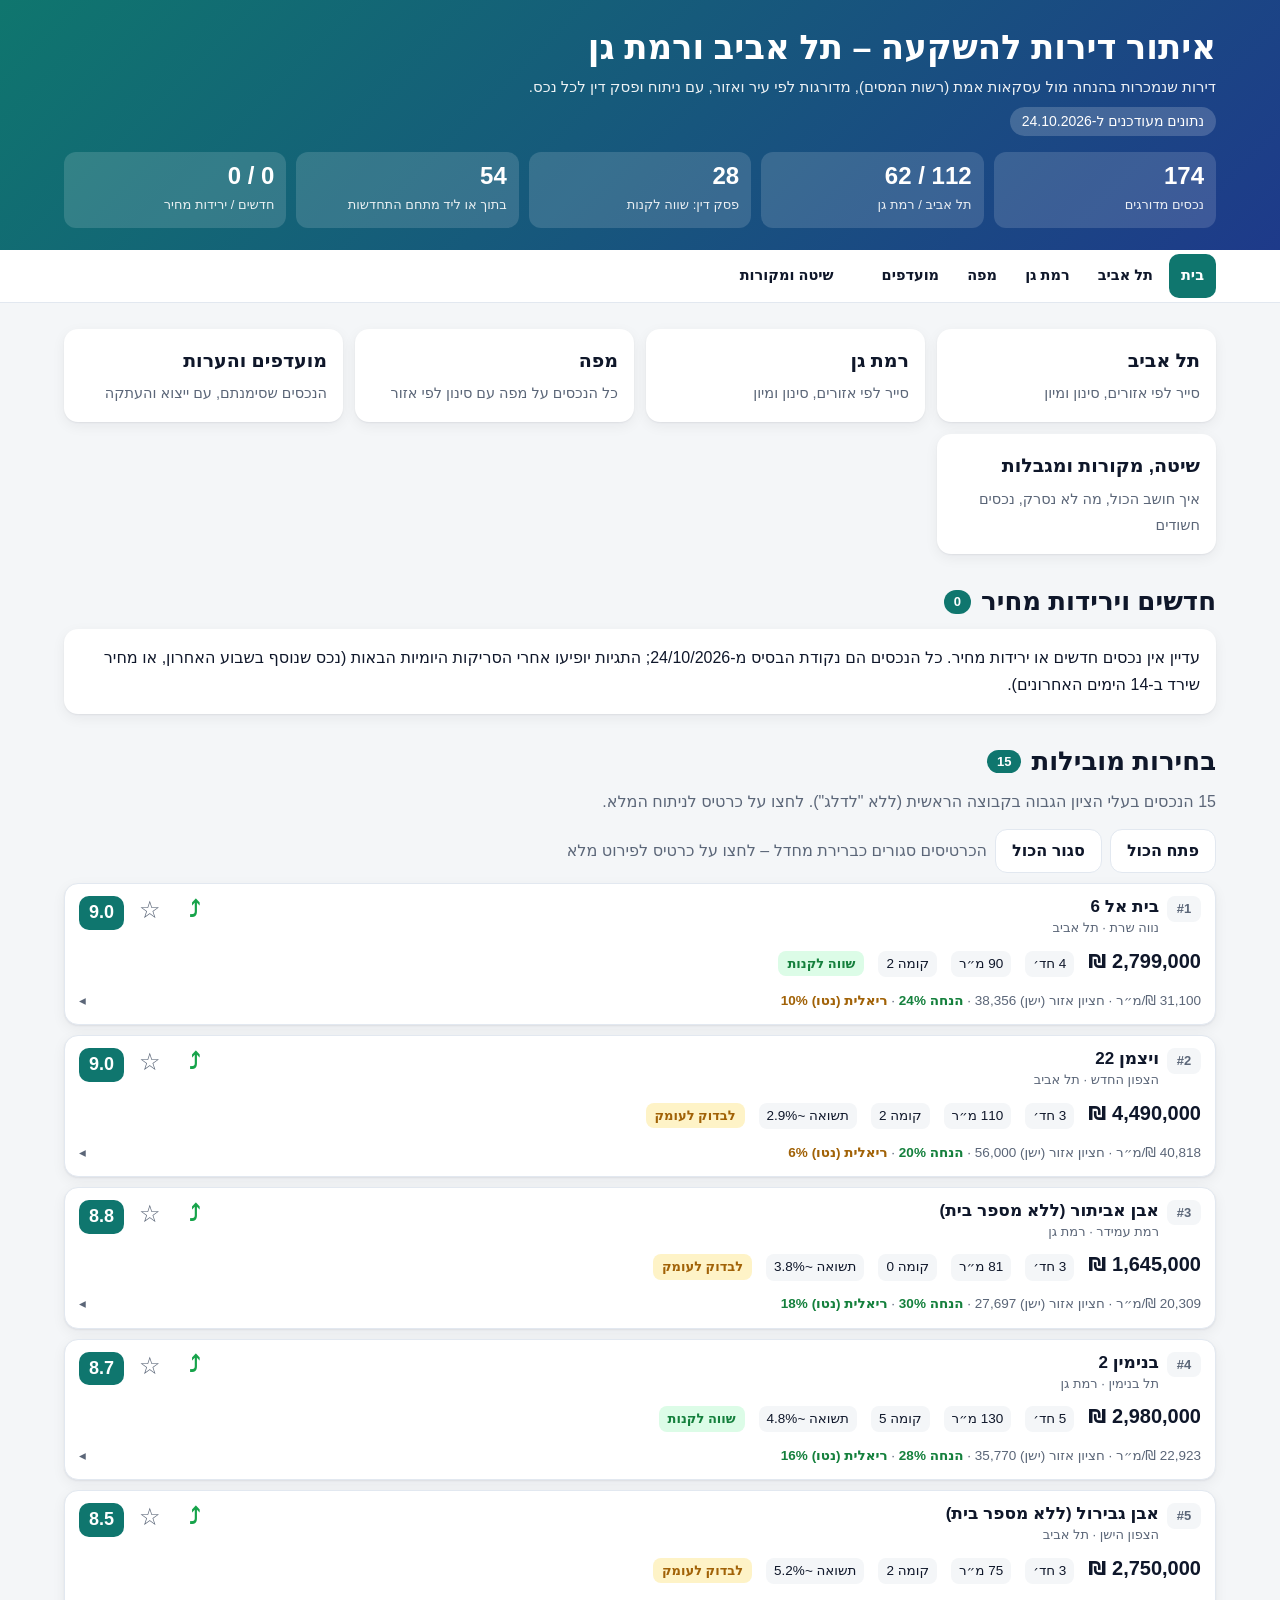
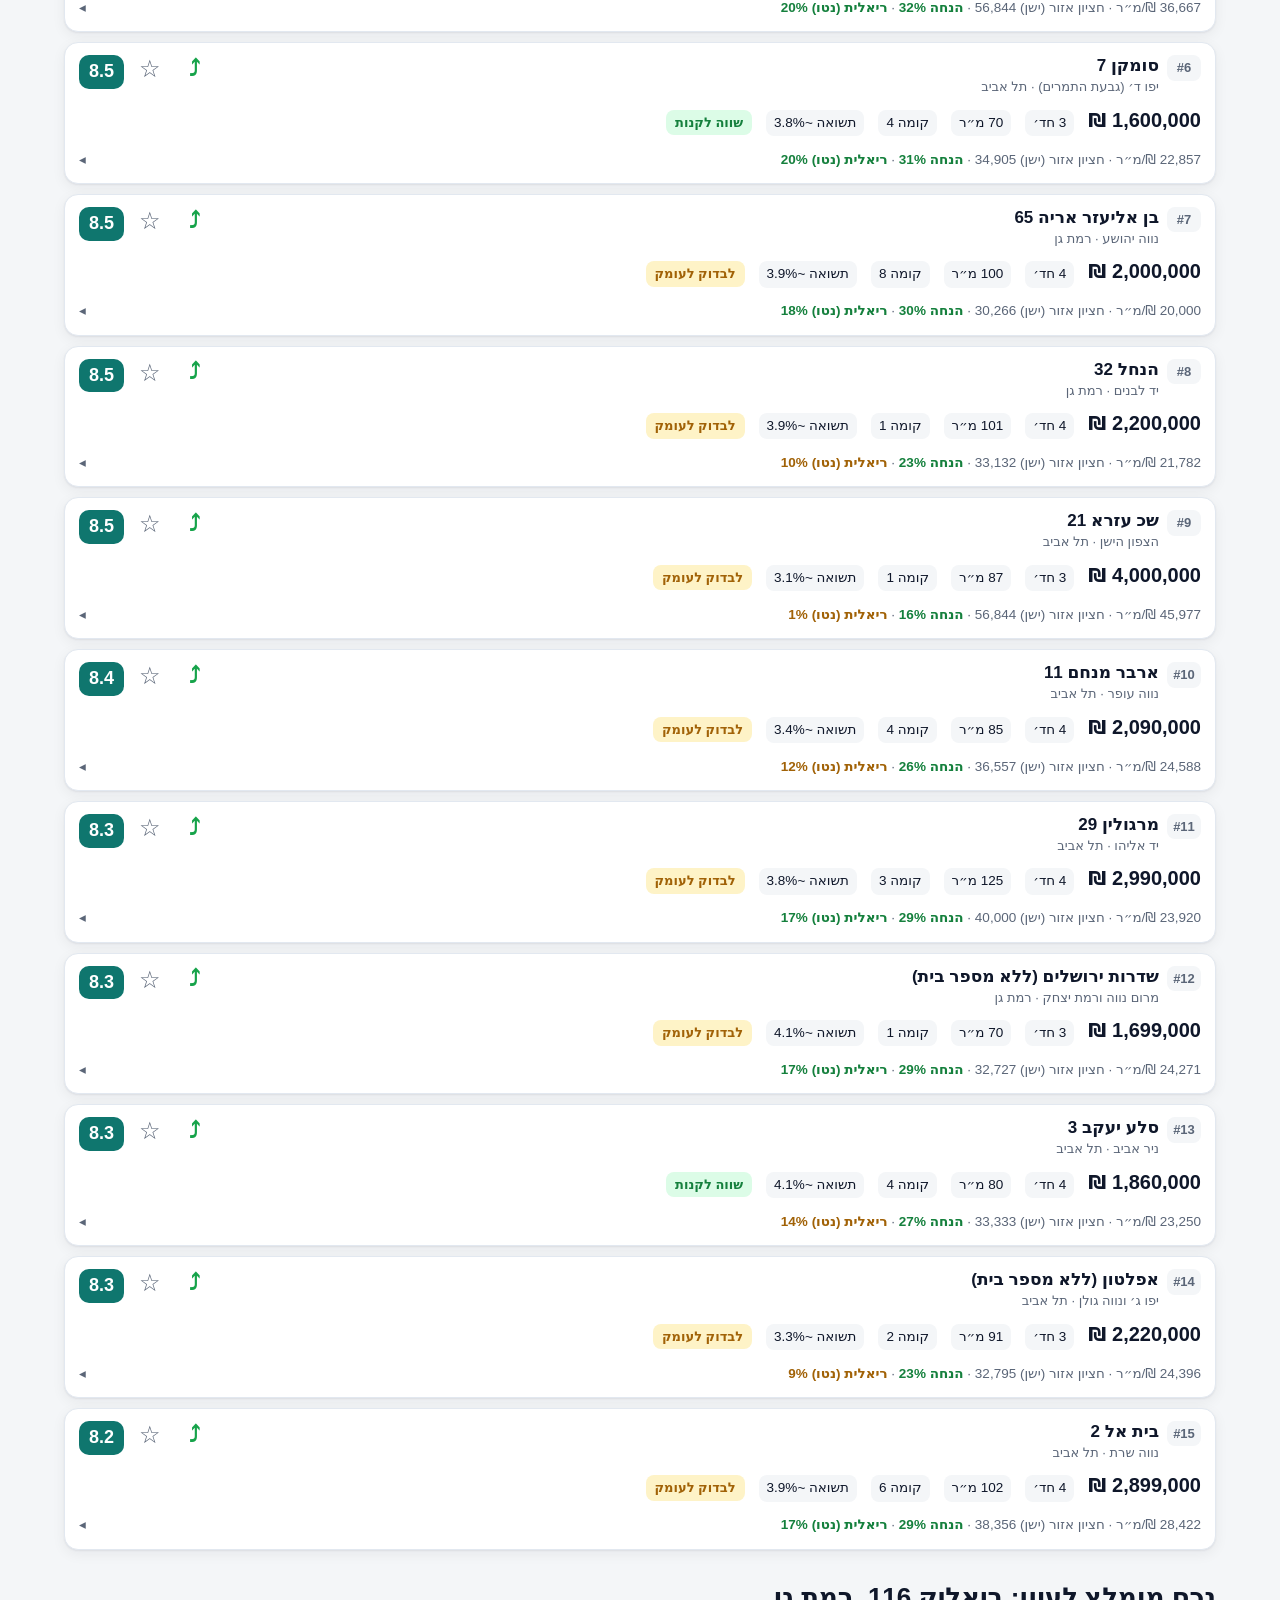
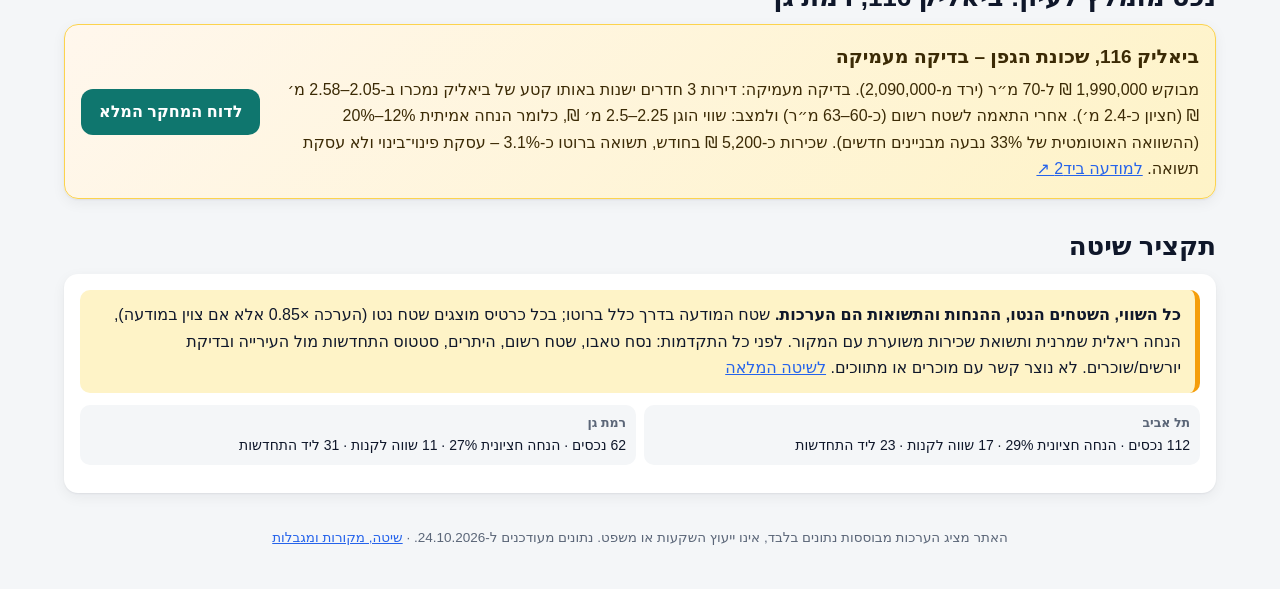
==== index.html @ 920cf7b4 "הסרת ביאליק 116 מהתפריט ועדכון" ====
<!DOCTYPE html>
<html lang="he" dir="rtl">
<head>
<meta charset="utf-8">
<meta name="viewport" content="width=device-width, initial-scale=1, viewport-fit=cover">
<meta name="robots" content="noindex,nofollow">
<meta name="theme-color" content="#0f766e">
<title>דף הבית – איתור דירות להשקעה</title>
<link rel="stylesheet" href="app.css">
</head>
<body data-page="home">
<header class="hero"><div class="wrap">
 <h1>איתור דירות להשקעה – תל אביב ורמת גן</h1>
 <div class="sub">דירות שנמכרות בהנחה מול עסקאות אמת (רשות המסים), מדורגות לפי עיר ואזור, עם ניתוח ופסק דין לכל נכס.</div>
 <span class="badge-date">נתונים מעודכנים ל-24.10.2026</span>
 <div class="metrics" id="metrics"></div>
</div></header>
<nav class="toc" aria-label="ניווט ראשי"><div class="wrap"><a href="index.html" class="cur" aria-current="page">בית</a><a href="tel-aviv.html">תל אביב</a><a href="ramat-gan.html">רמת גן</a><a href="map.html">מפה</a><a href="favorites.html">מועדפים <span class="n" id="favN"></span></a><a href="methodology.html">שיטה ומקורות</a></div></nav>
<main class="wrap">
<section class="blk"><div class="home-grid">
 <a class="tile" href="tel-aviv.html"><b>תל אביב</b><span>סייר לפי אזורים, סינון ומיון</span></a>
 <a class="tile" href="ramat-gan.html"><b>רמת גן</b><span>סייר לפי אזורים, סינון ומיון</span></a>
 <a class="tile" href="map.html"><b>מפה</b><span>כל הנכסים על מפה עם סינון לפי אזור</span></a>
 <a class="tile" href="favorites.html"><b>מועדפים והערות</b><span>הנכסים שסימנתם, עם ייצוא והעתקה</span></a>
 <a class="tile" href="methodology.html"><b>שיטה, מקורות ומגבלות</b><span>איך חושב הכול, מה לא נסרק, נכסים חשודים</span></a>
</div></section>
<section class="blk" id="changes"><h2>חדשים וירידות מחיר <span class="cnt" id="chgCnt"></span></h2><div class="cards" id="chgCards"></div></section>
<section class="blk" id="top"><h2>בחירות מובילות <span class="cnt" id="topCnt"></span></h2>
 <p class="lead">15 הנכסים בעלי הציון הגבוה בקבוצה הראשית (ללא "לדלג"). לחצו על כרטיס לניתוח המלא.</p>
 <div class="cards" id="topCards"></div></section>
<section class="blk" id="bialik"><h2>נכס מומלץ לעיון: ביאליק 116, רמת גן</h2>
 <div class="feat"><div class="t"><h3>ביאליק 116, שכונת הגפן – בדיקה מעמיקה</h3><div id="bialikTxt"></div></div><a class="btn" id="bialikRpt" href="favorites.html#rpt-yp9s9woxr">לדוח המחקר המלא</a></div></section>
<section class="blk" id="summary"><h2>תקציר שיטה</h2><div class="panel"><div class="warn" style="margin-top:0"><b>כל השווי, השטחים הנטו, ההנחות והתשואות הם הערכות.</b> שטח המודעה בדרך כלל ברוטו; בכל כרטיס מוצגים שטח נטו (הערכה ×0.85 אלא אם צוין במודעה), הנחה ריאלית שמרנית ותשואת שכירות משוערת עם המקור. לפני כל התקדמות: נסח טאבו, שטח רשום, היתרים, סטטוס התחדשות מול העירייה ובדיקת יורשים/שוכרים. לא נוצר קשר עם מוכרים או מתווכים. <a href="methodology.html">לשיטה המלאה</a></div>
 <div class="snap" style="margin-top:12px" id="cityStats"></div></div></section>
</main>
<footer>האתר מציג הערכות מבוססות נתונים בלבד, אינו ייעוץ השקעות או משפט. נתונים מעודכנים ל-24.10.2026. · <a href="methodology.html">שיטה, מקורות ומגבלות</a></footer>
<script src="data.js"></script>
<script src="research.js"></script>
<script src="app.js"></script>
</body>
</html>
---- app.css ----
:root{--bg:#f4f6f8;--card:#fff;--ink:#0f172a;--mut:#5b6678;--line:#e2e8f0;--brand:#0f766e;--brand2:#115e59;--acc:#2563eb;
--buy:#15803d;--buybg:#dcfce7;--chk:#a16207;--chkbg:#fef3c7;--skip:#b91c1c;--skipbg:#fee2e2;--shadow:0 1px 2px rgba(15,23,42,.06),0 4px 14px rgba(15,23,42,.06);--r:14px}
@media (prefers-color-scheme:dark){:root{--bg:#0b1220;--card:#131c2e;--ink:#e6edf7;--mut:#9aa8bf;--line:#243049;--brand:#2dd4bf;--brand2:#14b8a6;--acc:#7aa7ff;
--buy:#86efac;--buybg:#14391f;--chk:#fcd34d;--chkbg:#3a2e0b;--skip:#fca5a5;--skipbg:#3f1515;--shadow:0 1px 2px rgba(0,0,0,.4)}}
*{box-sizing:border-box}
html{scroll-behavior:smooth;scroll-padding-top:90px}
body{margin:0;background:var(--bg);color:var(--ink);font:16px/1.65 "Segoe UI","Noto Sans Hebrew","Heebo",Arial,system-ui,sans-serif;-webkit-text-size-adjust:100%}
a{color:var(--acc)}
.wrap{max-width:1180px;margin:0 auto;padding:0 14px}
header.hero{background:linear-gradient(135deg,#0f766e,#1e3a8a);color:#fff;padding:26px 0 22px}
header.hero h1{margin:0 0 6px;font-size:clamp(22px,4.5vw,34px);line-height:1.25}
header.hero .sub{opacity:.92;font-size:15px}
.badge-date{display:inline-block;background:rgba(255,255,255,.18);border-radius:99px;padding:3px 12px;font-size:14px;margin-top:8px}
.metrics{display:grid;grid-template-columns:repeat(auto-fit,minmax(130px,1fr));gap:10px;margin-top:16px}
.metric{background:rgba(255,255,255,.14);border-radius:12px;padding:10px 12px}
.metric b{display:block;font-size:24px;line-height:1.2}
.metric span{font-size:13px;opacity:.9}
nav.toc{position:sticky;top:0;z-index:30;background:var(--card);border-bottom:1px solid var(--line);overflow-x:auto;white-space:nowrap;-webkit-overflow-scrolling:touch}
nav.toc .wrap{display:flex;gap:4px;padding-top:4px;padding-bottom:4px}
nav.toc a{display:inline-flex;align-items:center;min-height:44px;padding:0 12px;border-radius:10px;text-decoration:none;color:var(--ink);font-size:14.5px;font-weight:600}
nav.toc a:hover{background:var(--bg)}
section.blk{margin:26px 0}
section.blk>h2{font-size:clamp(20px,3.6vw,26px);margin:0 0 6px;display:flex;align-items:center;gap:10px;flex-wrap:wrap}
.cnt{font-size:13px;background:var(--brand);color:#fff;border-radius:99px;padding:1px 10px;font-weight:600}
.lead{color:var(--mut);margin:0 0 14px}
.panel{background:var(--card);border-radius:var(--r);box-shadow:var(--shadow);padding:16px}
.panel ul{margin:8px 0 0;padding-inline-start:20px}
.panel li{margin:6px 0}
.warn{border-inline-start:5px solid #f59e0b;background:var(--chkbg);color:var(--ink);border-radius:10px;padding:12px 14px;margin-top:12px}
.feat{display:flex;gap:14px;align-items:center;flex-wrap:wrap;background:linear-gradient(135deg,#fff7ed,#fef3c7);color:#3b2a05;border:1px solid #fcd34d;border-radius:var(--r);padding:16px;box-shadow:var(--shadow)}
@media (prefers-color-scheme:dark){.feat{background:linear-gradient(135deg,#3a2e0b,#2b2208);color:#fde68a;border-color:#7c5e10}}
.feat .t{flex:1 1 280px}
.feat h3{margin:0 0 4px;font-size:19px}
.btn{display:inline-flex;align-items:center;justify-content:center;gap:6px;min-height:46px;padding:0 18px;border-radius:12px;border:0;background:var(--brand);color:#fff;font:inherit;font-weight:700;cursor:pointer;text-decoration:none}
.btn.sec{background:var(--card);color:var(--ink);border:1px solid var(--line)}
.btn:active{transform:scale(.98)}
/* filters */
#explorer .filterbar{position:static;background:var(--card);border:1px solid var(--line);border-radius:var(--r);box-shadow:var(--shadow);padding:10px;margin:10px 0 14px}
.fb-top{display:flex;gap:8px;align-items:center;flex-wrap:wrap}
.seg{display:inline-flex;background:var(--bg);border-radius:12px;padding:3px;gap:2px}
.seg button{min-height:42px;padding:0 14px;border:0;border-radius:10px;background:transparent;color:var(--ink);font:inherit;font-weight:600;cursor:pointer}
.seg button.on{background:var(--brand);color:#fff}
.fb-top input[type=search]{flex:1 1 150px;min-height:46px}
input,select{font:inherit;color:var(--ink);background:var(--card);border:1px solid var(--line);border-radius:10px;min-height:46px;padding:0 10px;width:100%}
.fb-grid{display:none;grid-template-columns:repeat(auto-fit,minmax(150px,1fr));gap:8px;margin-top:10px}
.filterbar.open .fb-grid{display:grid;max-height:55vh;overflow:auto}
.fb-grid label{font-size:12.5px;color:var(--mut);display:block;margin-bottom:2px}

.fb-info{display:flex;justify-content:space-between;align-items:center;gap:8px;margin-top:8px;font-size:14px;color:var(--mut)}
.chk{display:flex;align-items:center;gap:8px;min-height:46px;font-size:15px;color:var(--ink)}
.chk input{width:22px;height:22px;min-height:0}
@media (max-width:760px){
 .filterbar.open .fb-grid{grid-template-columns:1fr 1fr}
 .fb-top input[type=search]{flex-basis:100%}
}
/* cards */
details.area{background:var(--card);border-radius:var(--r);box-shadow:var(--shadow);margin:12px 0}
details.area>summary{list-style:none;cursor:pointer;padding:14px 16px;font-weight:700;font-size:17px;display:flex;align-items:center;gap:10px;min-height:52px}
details.area>summary::-webkit-details-marker{display:none}
details.area>summary::before,details.card>summary .chev::before{content:"◂";display:inline-block;transition:transform .15s;color:var(--mut)}
details[open]>summary::before{transform:rotate(-90deg)}
details.area>summary .cnt{margin-inline-start:auto}
.area-body{padding:0 12px 14px}
.snap{display:grid;grid-template-columns:repeat(auto-fit,minmax(240px,1fr));gap:8px;margin:0 0 12px}
.snap div{background:var(--bg);border-radius:10px;padding:8px 10px;font-size:14px}
.snap b{display:block;font-size:12.5px;color:var(--mut);font-weight:600}
.city-h{margin:22px 0 4px;font-size:22px;border-bottom:3px solid var(--brand);padding-bottom:4px;display:flex;gap:10px;align-items:center;flex-wrap:wrap}
details.card{background:var(--card);border:1px solid var(--line);border-radius:var(--r);margin:10px 0;overflow:hidden}
.area-body details.card{box-shadow:none}
section>details.card,.cards>details.card{box-shadow:var(--shadow)}
details.card>summary{list-style:none;cursor:pointer;padding:12px 14px;display:block}
details.card>summary::-webkit-details-marker{display:none}
.c1{display:flex;gap:8px;align-items:flex-start}
.rank{flex:none;background:var(--bg);border-radius:8px;min-width:34px;text-align:center;font-weight:700;font-size:13px;padding:2px 4px;color:var(--mut)}
.addr{font-weight:700;font-size:17px;line-height:1.35;flex:1}
.addr small{display:block;font-weight:500;font-size:13px;color:var(--mut)}
.score{flex:none;font-weight:800;font-size:18px;border-radius:10px;padding:2px 10px;background:var(--brand);color:#fff}
.c2{display:flex;flex-wrap:wrap;gap:6px 14px;margin-top:8px;align-items:baseline}
.price{font-size:20px;font-weight:800}
.chip{font-size:13.5px;background:var(--bg);border-radius:8px;padding:2px 8px;color:var(--ink);white-space:nowrap}
.v{font-size:13px;font-weight:700;border-radius:8px;padding:2px 9px;white-space:nowrap}
.v.buy{background:var(--buybg);color:var(--buy)}.v.check{background:var(--chkbg);color:var(--chk)}.v.skip{background:var(--skipbg);color:var(--skip)}
.disc{font-weight:800;color:var(--buy)}
.disc.low{color:var(--chk)}
.c3{margin-top:6px;font-size:13.5px;color:var(--mut);display:flex;justify-content:space-between;gap:8px}
.cbody{padding:4px 14px 14px;border-top:1px dashed var(--line)}
.kv{display:grid;grid-template-columns:repeat(auto-fit,minmax(230px,1fr));gap:8px;margin:12px 0}
.kv div{background:var(--bg);border-radius:10px;padding:8px 10px;font-size:14.5px}
.kv b{display:block;font-size:12.5px;color:var(--mut);font-weight:600}
.cbody p{margin:10px 0}
.cbody p strong.h{display:inline-block;margin-inline-end:4px}
.verdict{border-radius:10px;padding:10px 12px;font-weight:600}
.verdict.buy{background:var(--buybg);color:var(--buy)}.verdict.check{background:var(--chkbg);color:var(--chk)}.verdict.skip{background:var(--skipbg);color:var(--skip)}
.links a{display:inline-flex;align-items:center;min-height:44px;padding:0 14px;margin:4px 6px 0 0;border-radius:10px;background:var(--brand);color:#fff;text-decoration:none;font-weight:700}
.links a.o{background:var(--bg);color:var(--ink);border:1px solid var(--line)}
table.t{width:100%;border-collapse:collapse;font-size:14.5px;background:var(--card);border-radius:10px;overflow:hidden}
table.t th,table.t td{padding:8px 10px;border-bottom:1px solid var(--line);text-align:start;vertical-align:top}
table.t th{background:var(--bg);font-size:13px;color:var(--mut)}
.tw{overflow-x:auto;border-radius:10px;border:1px solid var(--line);margin:10px 0}
.tw table{border:0;min-width:520px}
.empty{padding:26px;text-align:center;color:var(--mut)}
footer{margin:34px 0 40px;color:var(--mut);font-size:13.5px;text-align:center}
/* modal */
dialog{border:0;border-radius:18px;padding:0;max-width:880px;width:calc(100% - 20px);max-height:92vh;background:var(--card);color:var(--ink);box-shadow:0 20px 60px rgba(0,0,0,.4)}
dialog::backdrop{background:rgba(2,6,23,.6)}
.dh{position:sticky;top:0;background:var(--card);padding:10px 14px;display:flex;justify-content:space-between;align-items:center;border-bottom:1px solid var(--line);z-index:2}
.dh b{font-size:17px}
.dc{padding:4px 18px 22px;overflow:auto;max-height:calc(92vh - 64px)}
.dc h1{font-size:22px}.dc h2{font-size:19px;margin-top:22px;border-bottom:1px solid var(--line);padding-bottom:4px}.dc h3{font-size:16.5px}
.dc li{margin:5px 0}
@media (max-width:760px){dialog{width:100%;max-width:none;height:100%;max-height:100%;border-radius:0}.dc{max-height:calc(100vh - 64px)}}
.hidden{display:none!important}
@media print{nav.toc,.filterbar{display:none}details.card .cbody{display:block}}

/* ---- v2 additions ---- */
nav.toc a.cur{background:var(--brand);color:#fff}
nav.toc a .n{font-size:12px;background:var(--bg);color:var(--ink);border-radius:99px;padding:0 7px;margin-inline-start:6px}
header.hero.small{padding:16px 0 14px}
header.hero.small h1{font-size:clamp(20px,4vw,28px)}
.star{flex:none;border:0;background:transparent;font-size:24px;line-height:1;min-width:44px;min-height:44px;margin:-8px -4px;cursor:pointer;color:var(--mut)}
.star.on{color:#f59e0b}
.bdgs{display:flex;flex-wrap:wrap;gap:5px;margin-top:6px}
.bdg{font-size:12.5px;font-weight:700;border-radius:99px;padding:1px 9px}
.bdg.new{background:#dbeafe;color:#1d4ed8}.bdg.drop{background:#fce7f3;color:#be185d}.bdg.fav{background:#fef3c7;color:#92400e}
.est{font-size:11.5px;font-weight:700;color:var(--chk);background:var(--chkbg);border-radius:6px;padding:0 6px;margin-inline-start:4px;white-space:nowrap}
.fact{font-size:11.5px;font-weight:700;color:var(--buy);background:var(--buybg);border-radius:6px;padding:0 6px;margin-inline-start:4px;white-space:nowrap}
.tools{display:flex;flex-wrap:wrap;gap:8px;margin:12px 0}
.tools .btn{min-height:44px;padding:0 14px;font-size:15px}
.btn.wa{background:#16a34a}
textarea.note{width:100%;min-height:70px;font:inherit;color:var(--ink);background:var(--card);border:1px solid var(--line);border-radius:10px;padding:8px 10px;resize:vertical}
.mort{background:var(--bg);border-radius:12px;padding:10px 12px;margin:12px 0}
.mort h4{margin:0 0 6px;font-size:15px}
.mort .mg{display:grid;grid-template-columns:repeat(3,1fr);gap:8px}
.mort label{font-size:12.5px;color:var(--mut);display:block}
.mort input{min-height:42px}
.mort .mo{margin-top:8px;font-size:14.5px}
.mort .mo b{font-size:17px}
.mort small{color:var(--mut);display:block;margin-top:4px}
.spark{display:block;margin:6px 0}
.ph-list{font-size:13.5px;color:var(--mut)}
#map{height:min(68vh,560px);border-radius:var(--r);border:1px solid var(--line);background:var(--bg)}
.mapfb{display:flex;flex-wrap:wrap;gap:8px;margin:10px 0}
.mapfb>*{flex:1 1 150px}
.mapnote{background:var(--chkbg);color:var(--ink);border-radius:10px;padding:10px 12px;margin:10px 0}
.leaflet-popup-content{direction:rtl;font:14px/1.5 "Segoe UI","Noto Sans Hebrew",Arial,sans-serif;min-width:180px}
.legend{display:flex;gap:12px;flex-wrap:wrap;font-size:13.5px;margin:8px 0;color:var(--mut)}
.legend i{display:inline-block;width:12px;height:12px;border-radius:50%;margin-inline-end:5px;vertical-align:-1px}
.home-grid{display:grid;grid-template-columns:repeat(auto-fit,minmax(260px,1fr));gap:12px}
.tile{display:block;background:var(--card);border-radius:var(--r);box-shadow:var(--shadow);padding:16px;text-decoration:none;color:var(--ink)}
.tile b{display:block;font-size:19px;margin-bottom:4px}
.tile span{color:var(--mut);font-size:14.5px}
.metrics.light .metric{background:var(--card);box-shadow:var(--shadow);color:var(--ink)}
.kv .sub{display:block;font-size:12.5px;color:var(--mut);margin-top:2px}
.lim li{margin:8px 0}
table.t td.num{white-space:nowrap}
@media (max-width:760px){.mort .mg{grid-template-columns:1fr 1fr 1fr}.tools .btn{flex:1 1 140px}}

@media (max-width:760px){nav.toc{position:static;overflow-x:visible}nav.toc .wrap{flex-wrap:wrap;gap:2px}nav.toc a{min-height:40px;padding:0 10px;font-size:14px}}

/* ---- deep research request + reports ---- */
.mut{color:var(--mut)}
.lnk{background:none;border:0;padding:6px 4px;color:var(--acc);font:inherit;cursor:pointer;text-decoration:underline;min-height:36px}
.rq{margin:14px 0}.rq h3{margin:0 0 6px}
.rq-h{display:flex;flex-wrap:wrap;align-items:center;gap:8px;margin:14px 0 6px}
.rq-list{display:grid;gap:6px;max-height:340px;overflow:auto}
.rq-it{display:flex;gap:10px;align-items:flex-start;background:var(--bg);border-radius:10px;padding:8px 10px;cursor:pointer;min-height:44px}
.rq-it input{width:22px;height:22px;min-height:0;flex:0 0 22px;margin-top:2px}
.rq-it small{color:var(--mut);display:block}
.rq-add{display:flex;gap:8px}.rq-add input{flex:1 1 auto}.rq-add .btn{min-height:46px;padding:0 16px;flex:0 0 auto}
.rq-chips{display:flex;flex-wrap:wrap;gap:6px;margin-top:8px}
.rq-chip{display:inline-flex;align-items:center;gap:4px;background:var(--chkbg);color:var(--ink);border-radius:99px;padding:2px 4px 2px 12px;font-size:14.5px}
.rq-chip button{border:0;background:rgba(0,0,0,.12);color:inherit;width:28px;height:28px;border-radius:50%;font-size:17px;line-height:1;cursor:pointer}
.rq-prev{margin-top:8px}.rq-prev summary{cursor:pointer;color:var(--acc);min-height:36px;display:flex;align-items:center}
.btn.wa.dis{opacity:.55}
.bdg.rq{background:#e0f2fe;color:#075985;text-decoration:none}
.favitem{margin:10px 0}.favitem>details.card{box-shadow:var(--shadow);margin-bottom:0}
.rpt{background:var(--card);border:1px solid var(--line);border-top:4px solid var(--brand);border-radius:var(--r);padding:12px 14px;margin:6px 0 14px;box-shadow:var(--shadow)}
.rpt-h{display:flex;flex-wrap:wrap;gap:8px;align-items:center;margin-bottom:6px}
.rpt h4{margin:14px 0 4px;font-size:16px;color:var(--brand2)}.rpt h5{margin:10px 0 0;font-size:14.5px}
.rpt p{margin:6px 0}.rpt ul{margin:6px 0;padding-inline-start:20px}
.rpt .verdict{margin:8px 0}

/* ---- compact collapsed cards ---- */
.shr{flex:none;display:inline-flex;align-items:center;justify-content:center;min-width:40px;min-height:44px;margin:-8px -2px;color:#16a34a;font-size:22px;text-decoration:none;font-weight:700}
.cardtools{display:flex;flex-wrap:wrap;gap:8px;align-items:center;margin:14px 0 0}
.cardtools .btn{min-height:44px;padding:0 16px}
details.rpt>summary{list-style:none;cursor:pointer}details.rpt>summary::-webkit-details-marker{display:none}
details.rpt>summary .chev{margin-inline-start:auto}
details.rpt:not([open])>summary{margin-bottom:0}
details.rpt>summary .chev::before{content:"◂";display:inline-block;transition:transform .15s;color:var(--mut)}
details.rpt[open]>summary .chev::before{transform:rotate(-90deg)}
details.rpt[open]>summary{margin-bottom:6px}
.rpt .rmd{margin:4px 0}.rpt .rmd h1,.rpt .rmd h2,.rpt .rmd h3{font-size:15px}
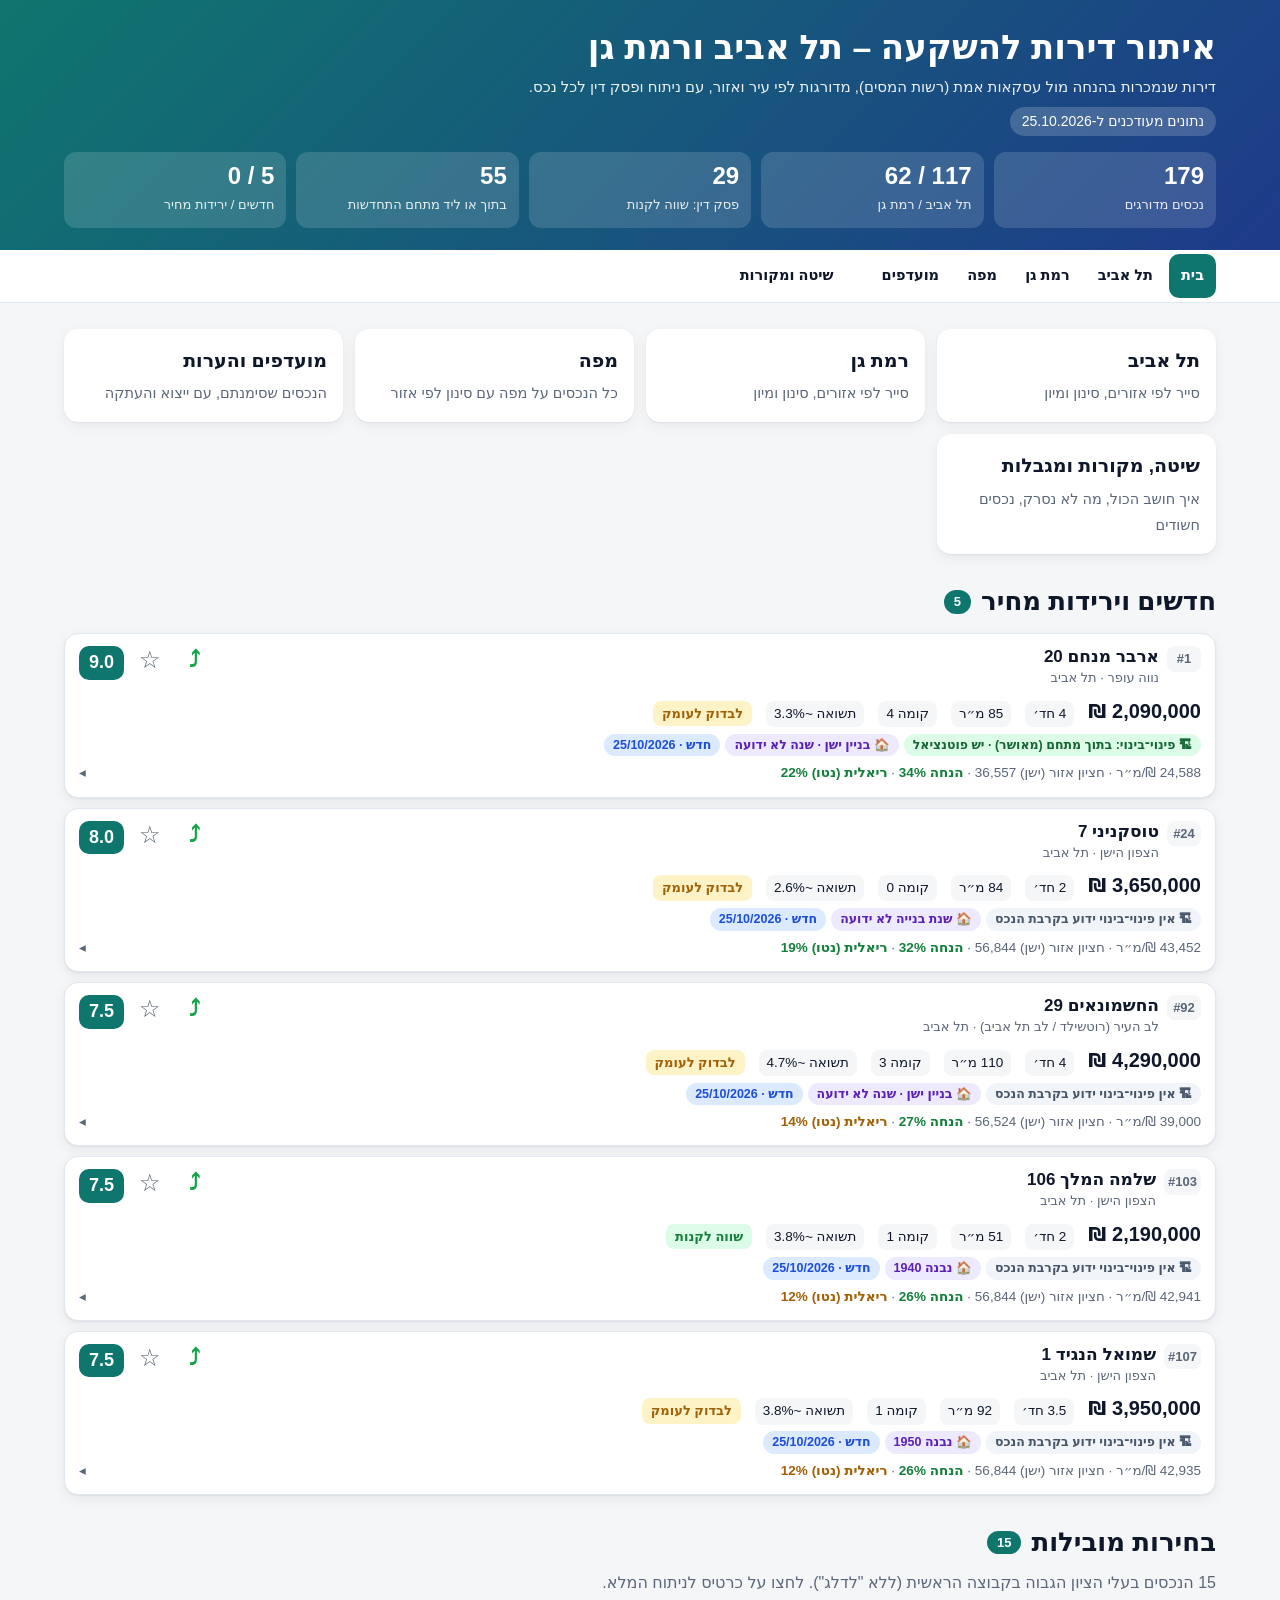
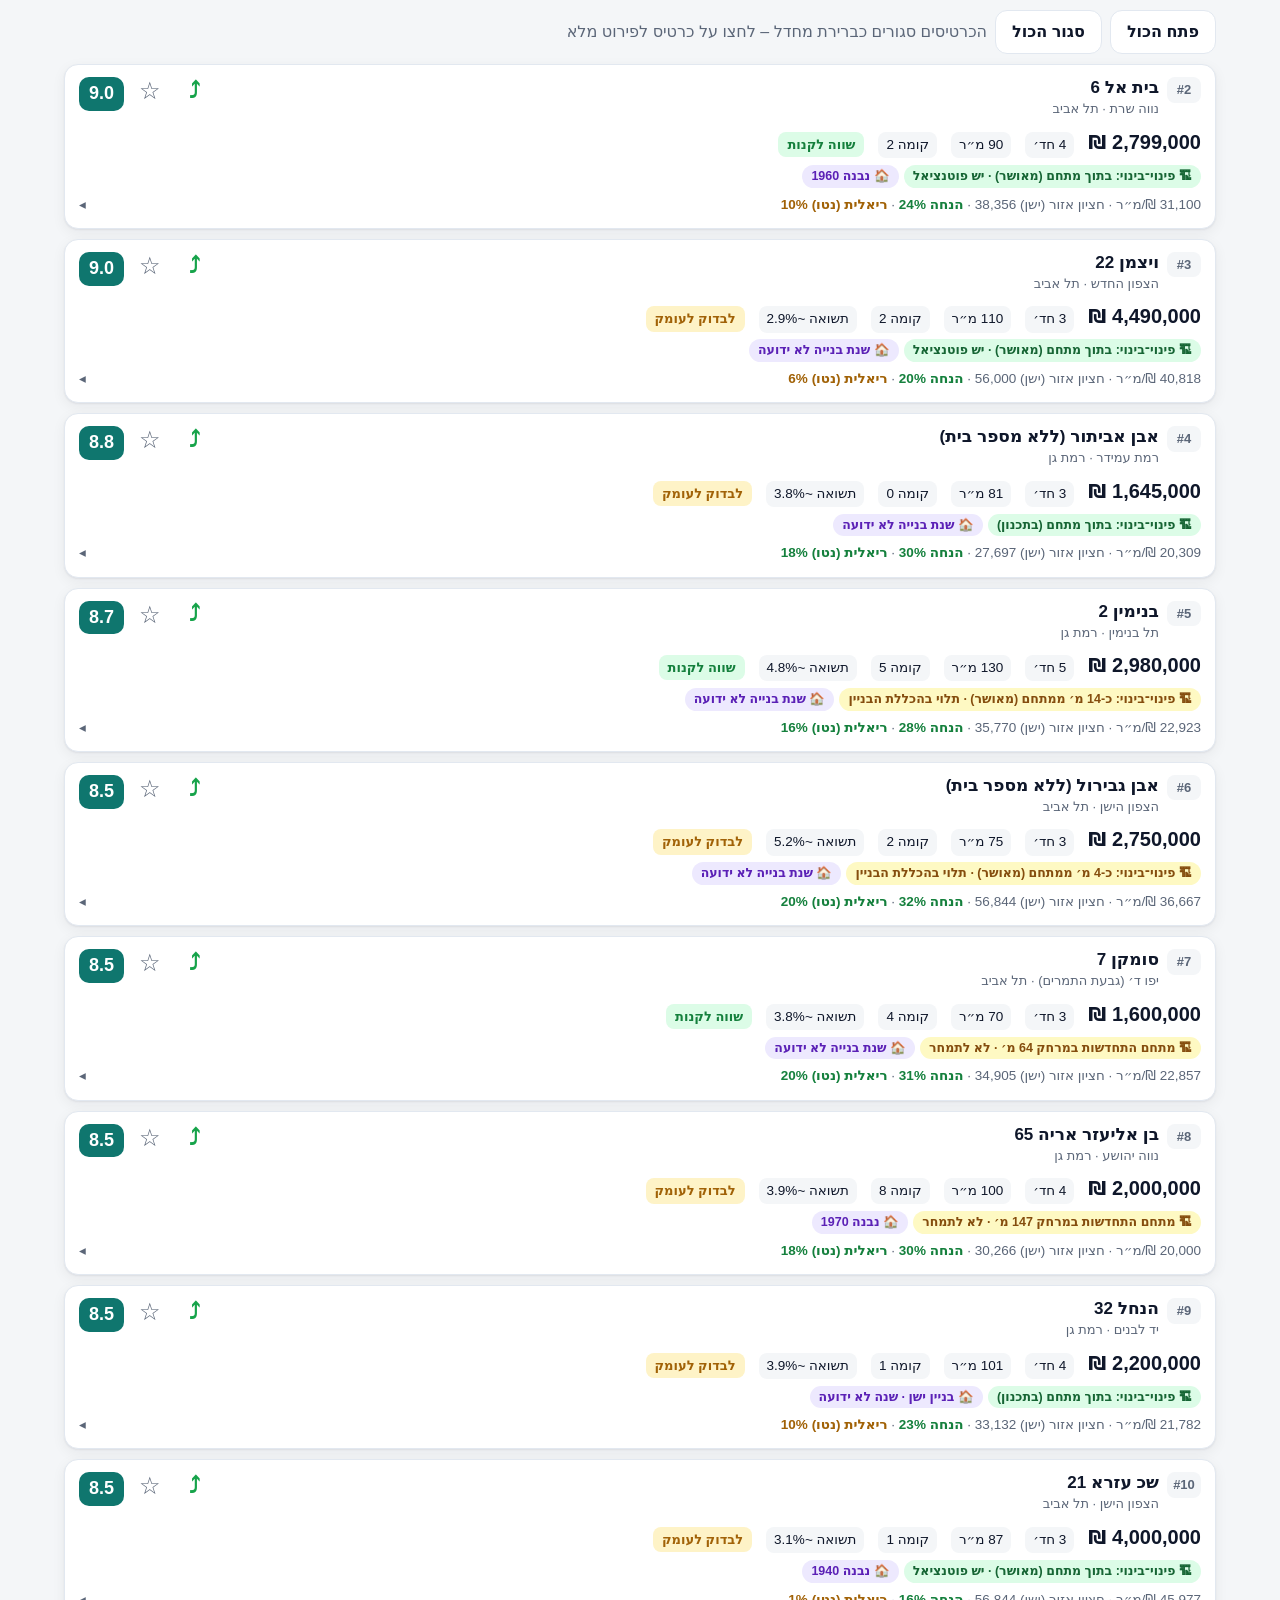
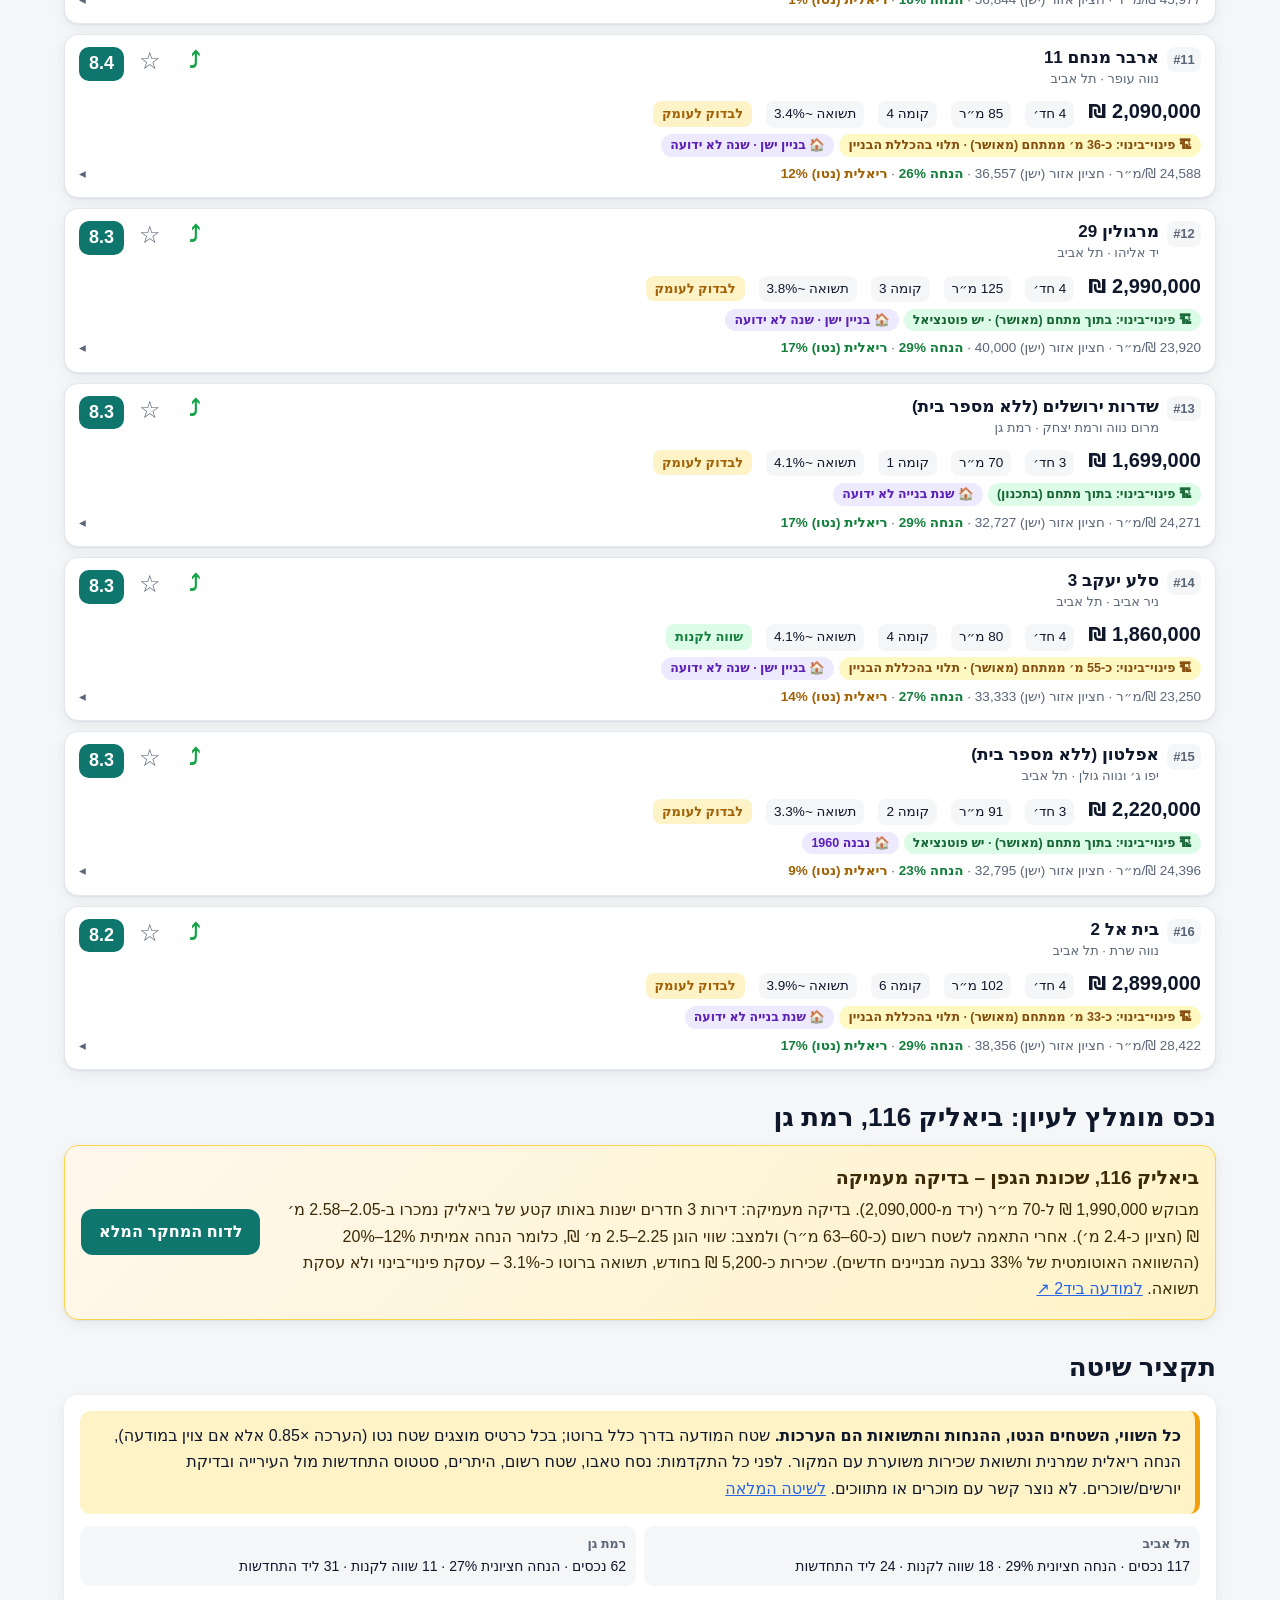
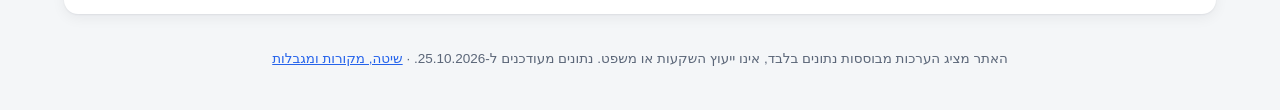
==== commit bcba5d38: "עדכון דירות חדשות מהסריקה של 25/10" ====
--- a/index.html
+++ b/index.html
@@ -12,7 +12,7 @@
 <header class="hero"><div class="wrap">
  <h1>איתור דירות להשקעה – תל אביב ורמת גן</h1>
  <div class="sub">דירות שנמכרות בהנחה מול עסקאות אמת (רשות המסים), מדורגות לפי עיר ואזור, עם ניתוח ופסק דין לכל נכס.</div>
- <span class="badge-date">נתונים מעודכנים ל-24.10.2026</span>
+ <span class="badge-date">נתונים מעודכנים ל-25.10.2026</span>
  <div class="metrics" id="metrics"></div>
 </div></header>
 <nav class="toc" aria-label="ניווט ראשי"><div class="wrap"><a href="index.html" class="cur" aria-current="page">בית</a><a href="tel-aviv.html">תל אביב</a><a href="ramat-gan.html">רמת גן</a><a href="map.html">מפה</a><a href="favorites.html">מועדפים <span class="n" id="favN"></span></a><a href="methodology.html">שיטה ומקורות</a></div></nav>
@@ -33,7 +33,7 @@
 <section class="blk" id="summary"><h2>תקציר שיטה</h2><div class="panel"><div class="warn" style="margin-top:0"><b>כל השווי, השטחים הנטו, ההנחות והתשואות הם הערכות.</b> שטח המודעה בדרך כלל ברוטו; בכל כרטיס מוצגים שטח נטו (הערכה ×0.85 אלא אם צוין במודעה), הנחה ריאלית שמרנית ותשואת שכירות משוערת עם המקור. לפני כל התקדמות: נסח טאבו, שטח רשום, היתרים, סטטוס התחדשות מול העירייה ובדיקת יורשים/שוכרים. לא נוצר קשר עם מוכרים או מתווכים. <a href="methodology.html">לשיטה המלאה</a></div>
  <div class="snap" style="margin-top:12px" id="cityStats"></div></div></section>
 </main>
-<footer>האתר מציג הערכות מבוססות נתונים בלבד, אינו ייעוץ השקעות או משפט. נתונים מעודכנים ל-24.10.2026. · <a href="methodology.html">שיטה, מקורות ומגבלות</a></footer>
+<footer>האתר מציג הערכות מבוססות נתונים בלבד, אינו ייעוץ השקעות או משפט. נתונים מעודכנים ל-25.10.2026. · <a href="methodology.html">שיטה, מקורות ומגבלות</a></footer>
 <script src="data.js"></script>
 <script src="research.js"></script>
 <script src="app.js"></script>
--- a/app.css
+++ b/app.css
@@ -192,3 +192,5 @@
 details.rpt[open]>summary .chev::before{transform:rotate(-90deg)}
 details.rpt[open]>summary{margin-bottom:6px}
 .rpt .rmd{margin:4px 0}.rpt .rmd h1,.rpt .rmd h2,.rpt .rmd h3{font-size:15px}
+
+.bdg.ren.yes{background:#dcfce7;color:#166534}.bdg.ren.maybe{background:#fef9c3;color:#854d0e}.bdg.ren.no{background:#f1f5f9;color:#475569}.bdg.yr{background:#ede9fe;color:#5b21b6}
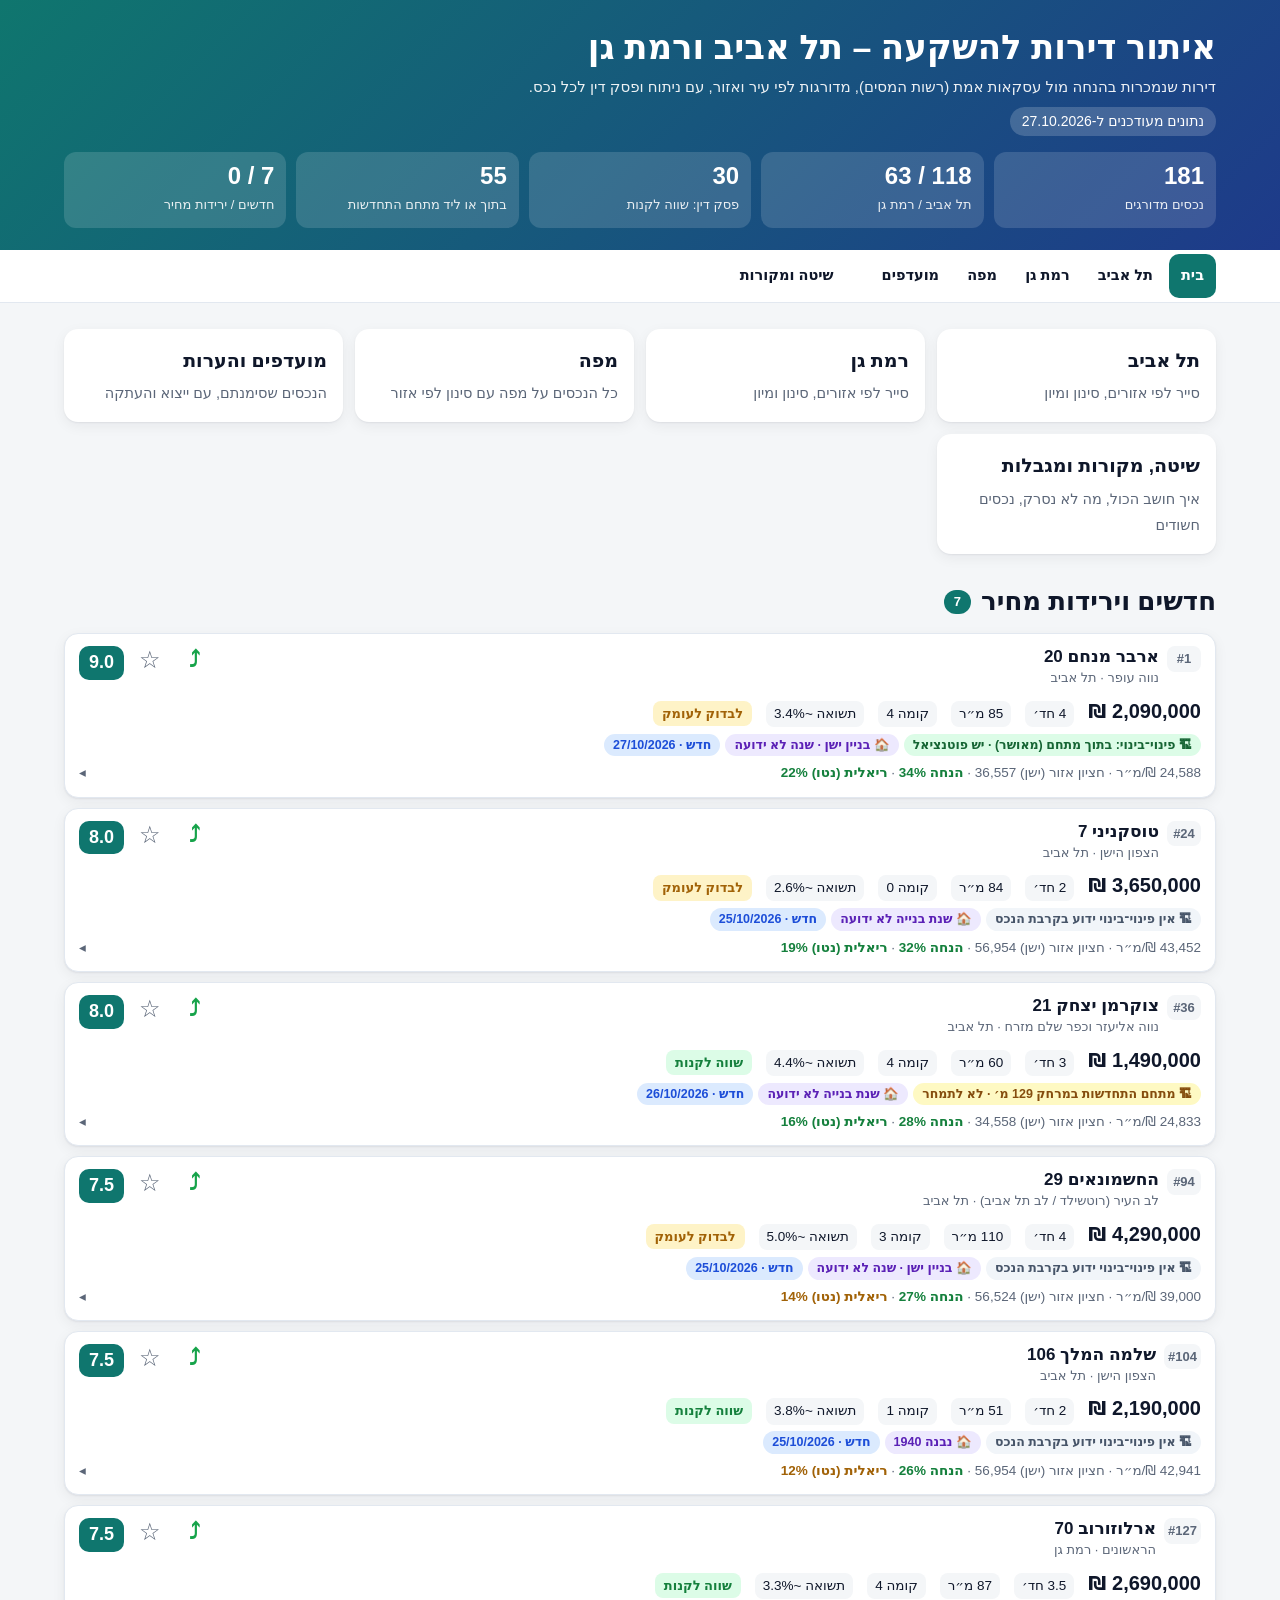
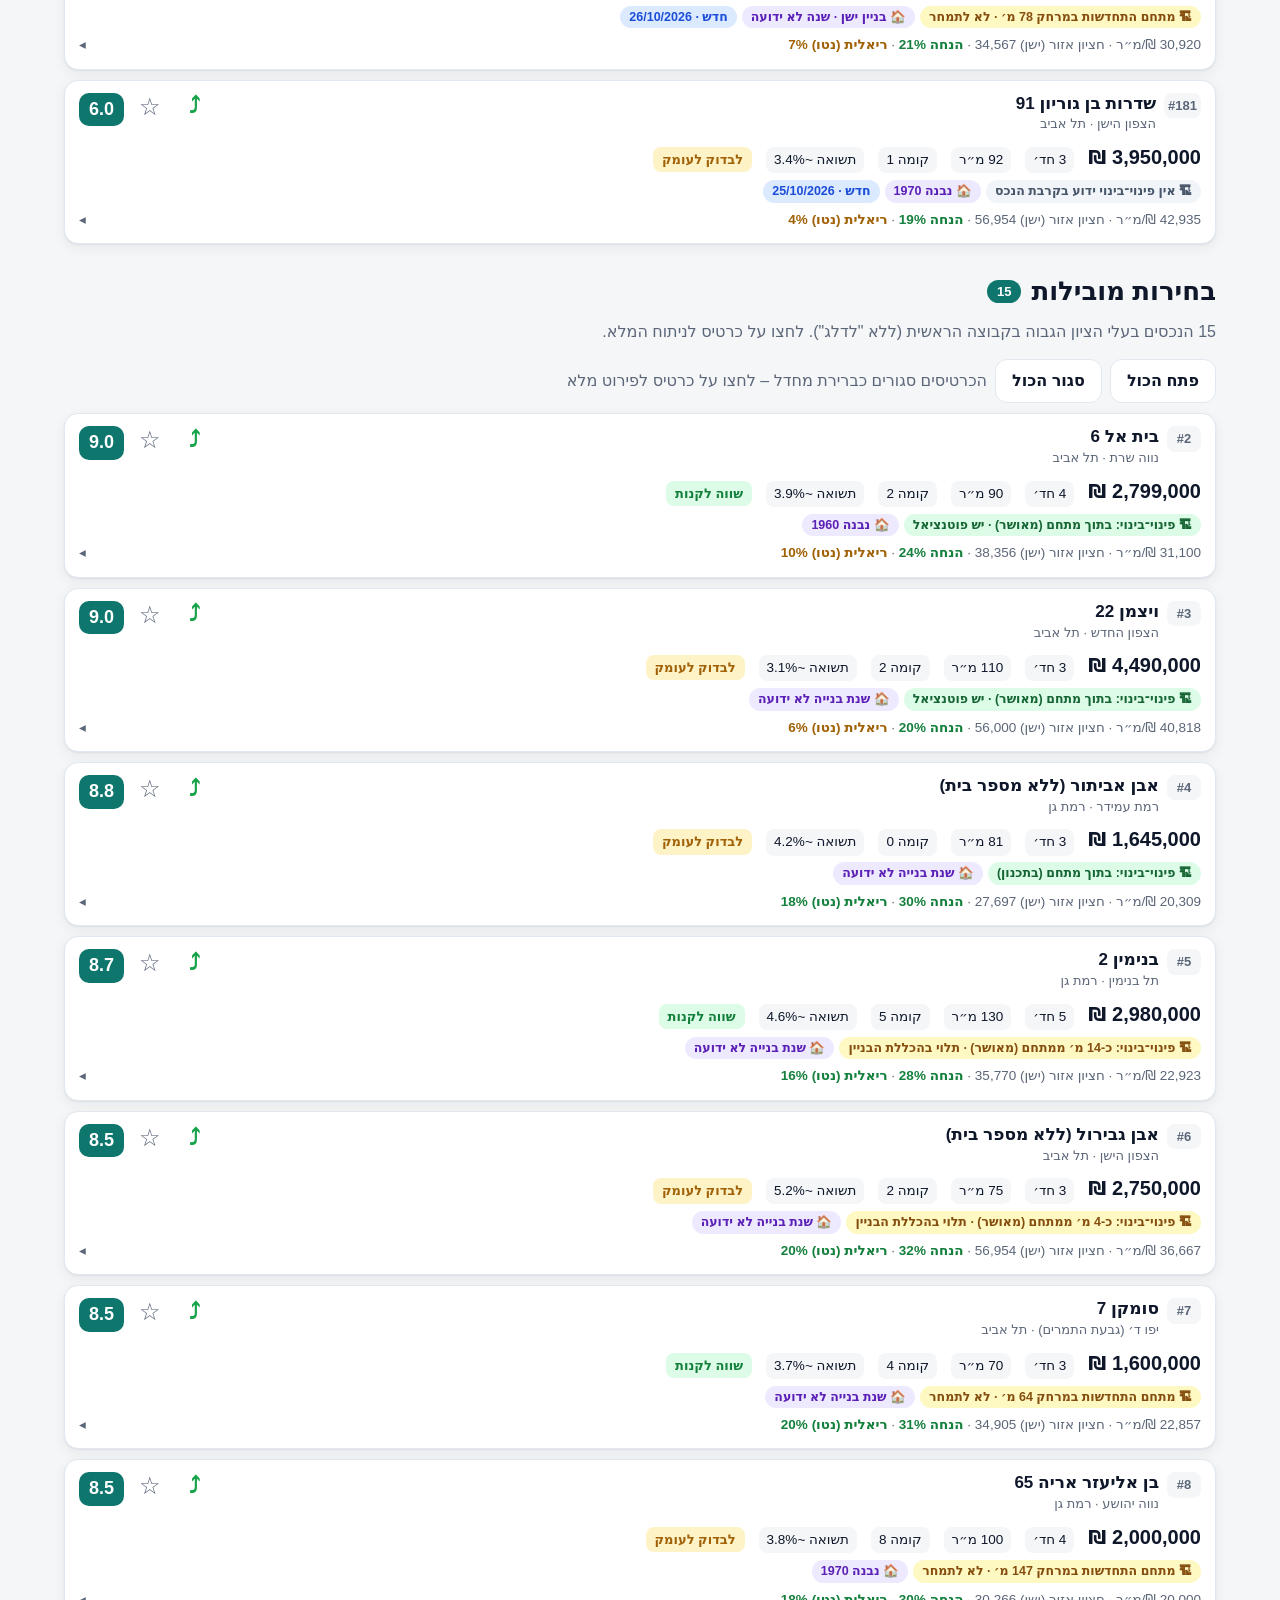
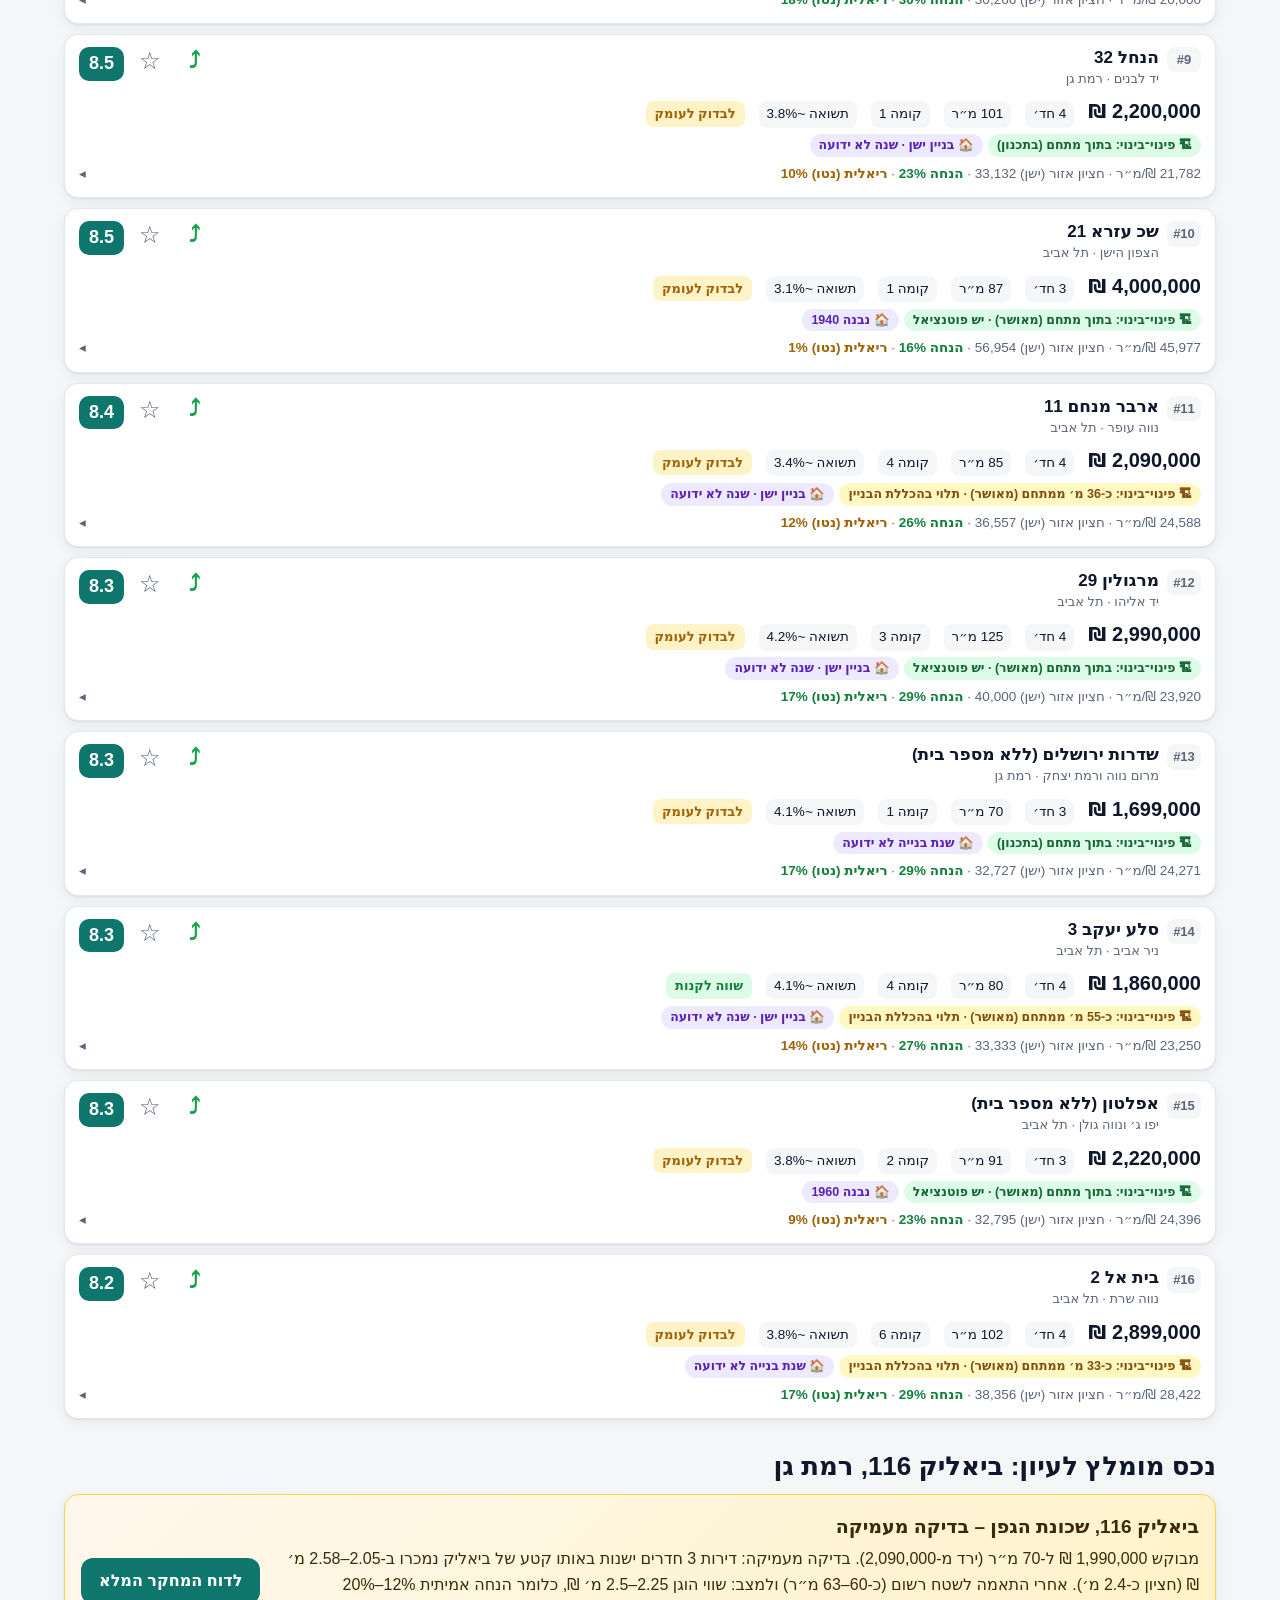
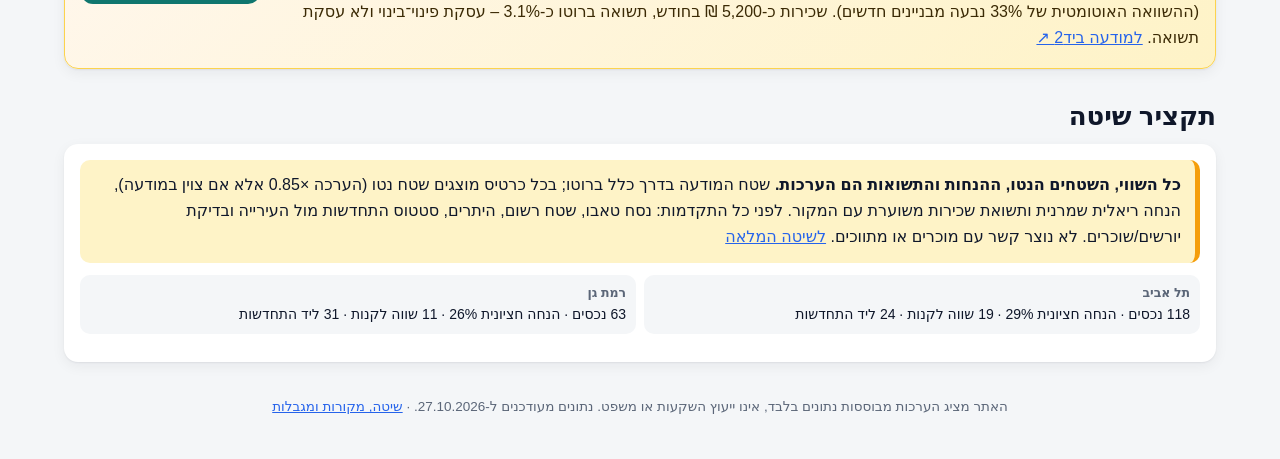
==== commit 50890098: "עדכון סריקה 27/10: 181 דירות (החזרת ארבר 20)" ====
--- a/index.html
+++ b/index.html
@@ -12,7 +12,7 @@
 <header class="hero"><div class="wrap">
  <h1>איתור דירות להשקעה – תל אביב ורמת גן</h1>
  <div class="sub">דירות שנמכרות בהנחה מול עסקאות אמת (רשות המסים), מדורגות לפי עיר ואזור, עם ניתוח ופסק דין לכל נכס.</div>
- <span class="badge-date">נתונים מעודכנים ל-25.10.2026</span>
+ <span class="badge-date">נתונים מעודכנים ל-27.10.2026</span>
  <div class="metrics" id="metrics"></div>
 </div></header>
 <nav class="toc" aria-label="ניווט ראשי"><div class="wrap"><a href="index.html" class="cur" aria-current="page">בית</a><a href="tel-aviv.html">תל אביב</a><a href="ramat-gan.html">רמת גן</a><a href="map.html">מפה</a><a href="favorites.html">מועדפים <span class="n" id="favN"></span></a><a href="methodology.html">שיטה ומקורות</a></div></nav>
@@ -33,7 +33,7 @@
 <section class="blk" id="summary"><h2>תקציר שיטה</h2><div class="panel"><div class="warn" style="margin-top:0"><b>כל השווי, השטחים הנטו, ההנחות והתשואות הם הערכות.</b> שטח המודעה בדרך כלל ברוטו; בכל כרטיס מוצגים שטח נטו (הערכה ×0.85 אלא אם צוין במודעה), הנחה ריאלית שמרנית ותשואת שכירות משוערת עם המקור. לפני כל התקדמות: נסח טאבו, שטח רשום, היתרים, סטטוס התחדשות מול העירייה ובדיקת יורשים/שוכרים. לא נוצר קשר עם מוכרים או מתווכים. <a href="methodology.html">לשיטה המלאה</a></div>
  <div class="snap" style="margin-top:12px" id="cityStats"></div></div></section>
 </main>
-<footer>האתר מציג הערכות מבוססות נתונים בלבד, אינו ייעוץ השקעות או משפט. נתונים מעודכנים ל-25.10.2026. · <a href="methodology.html">שיטה, מקורות ומגבלות</a></footer>
+<footer>האתר מציג הערכות מבוססות נתונים בלבד, אינו ייעוץ השקעות או משפט. נתונים מעודכנים ל-27.10.2026. · <a href="methodology.html">שיטה, מקורות ומגבלות</a></footer>
 <script src="data.js"></script>
 <script src="research.js"></script>
 <script src="app.js"></script>
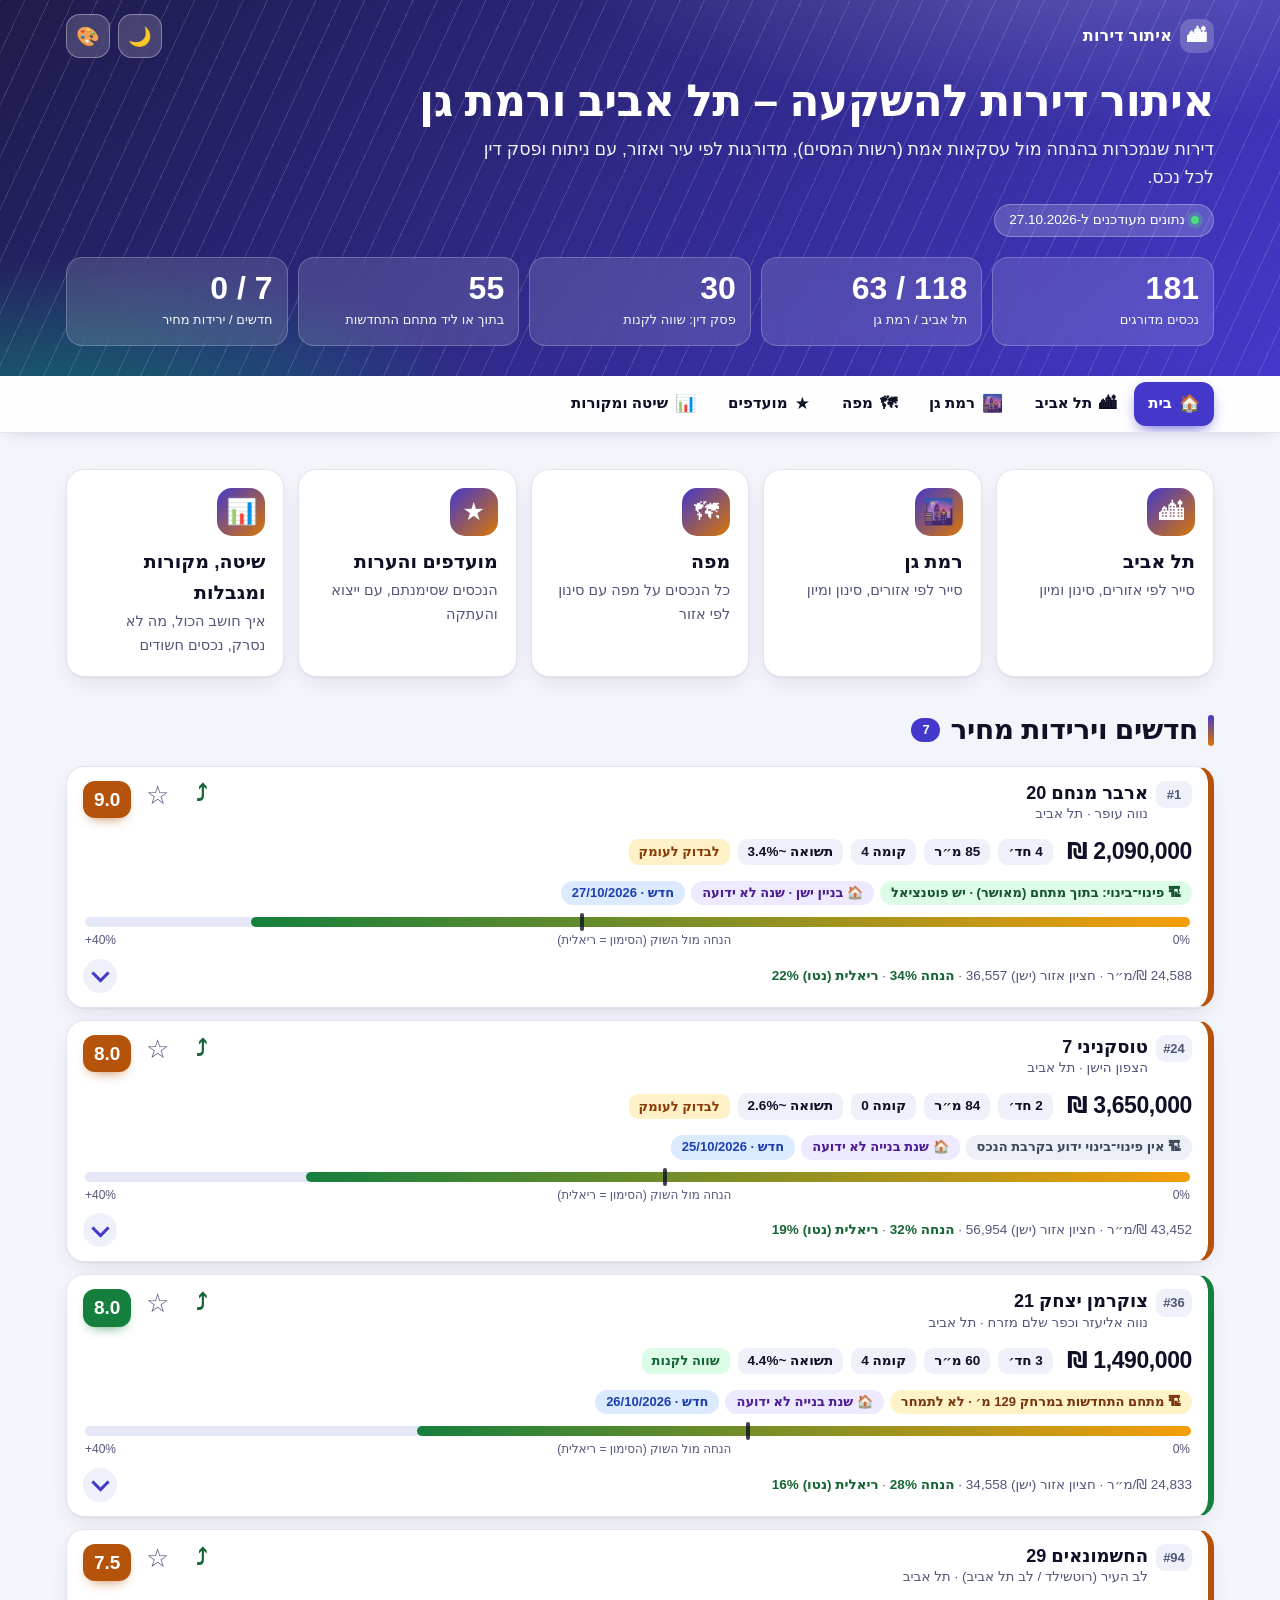
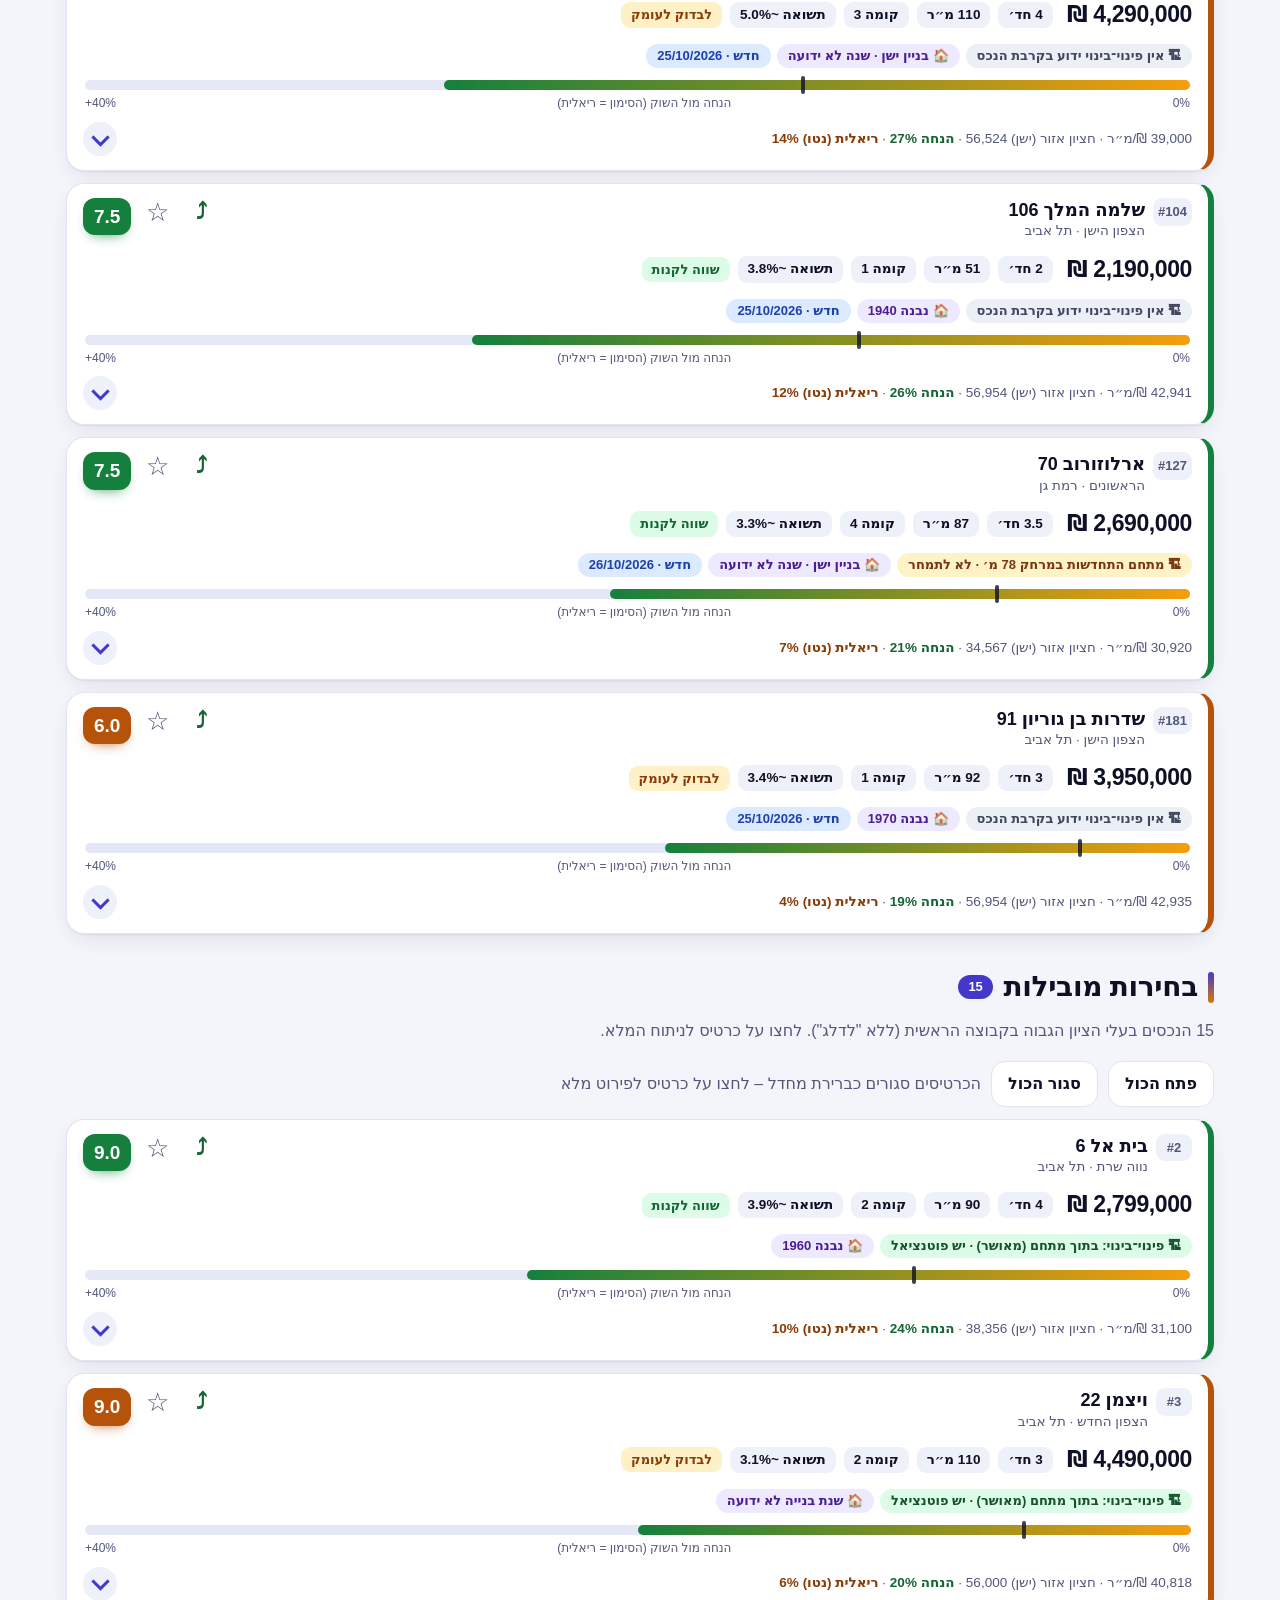
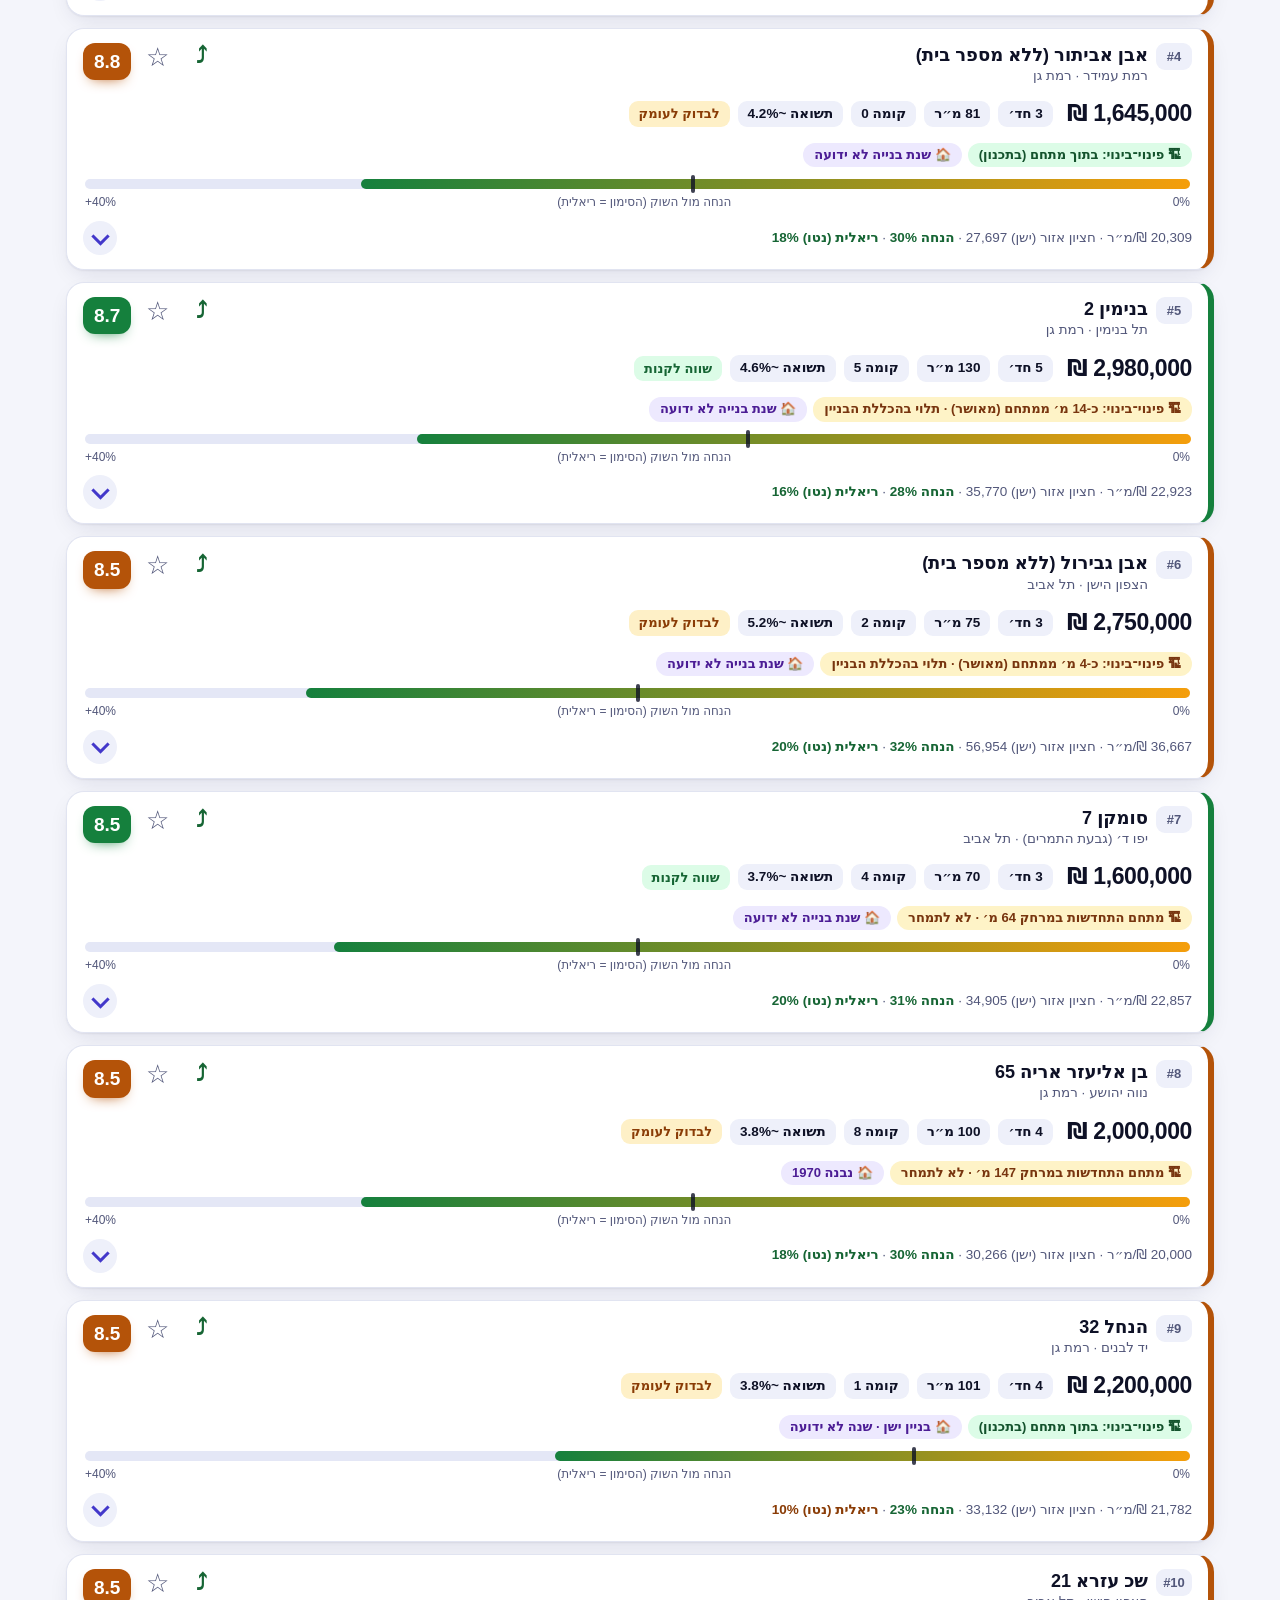
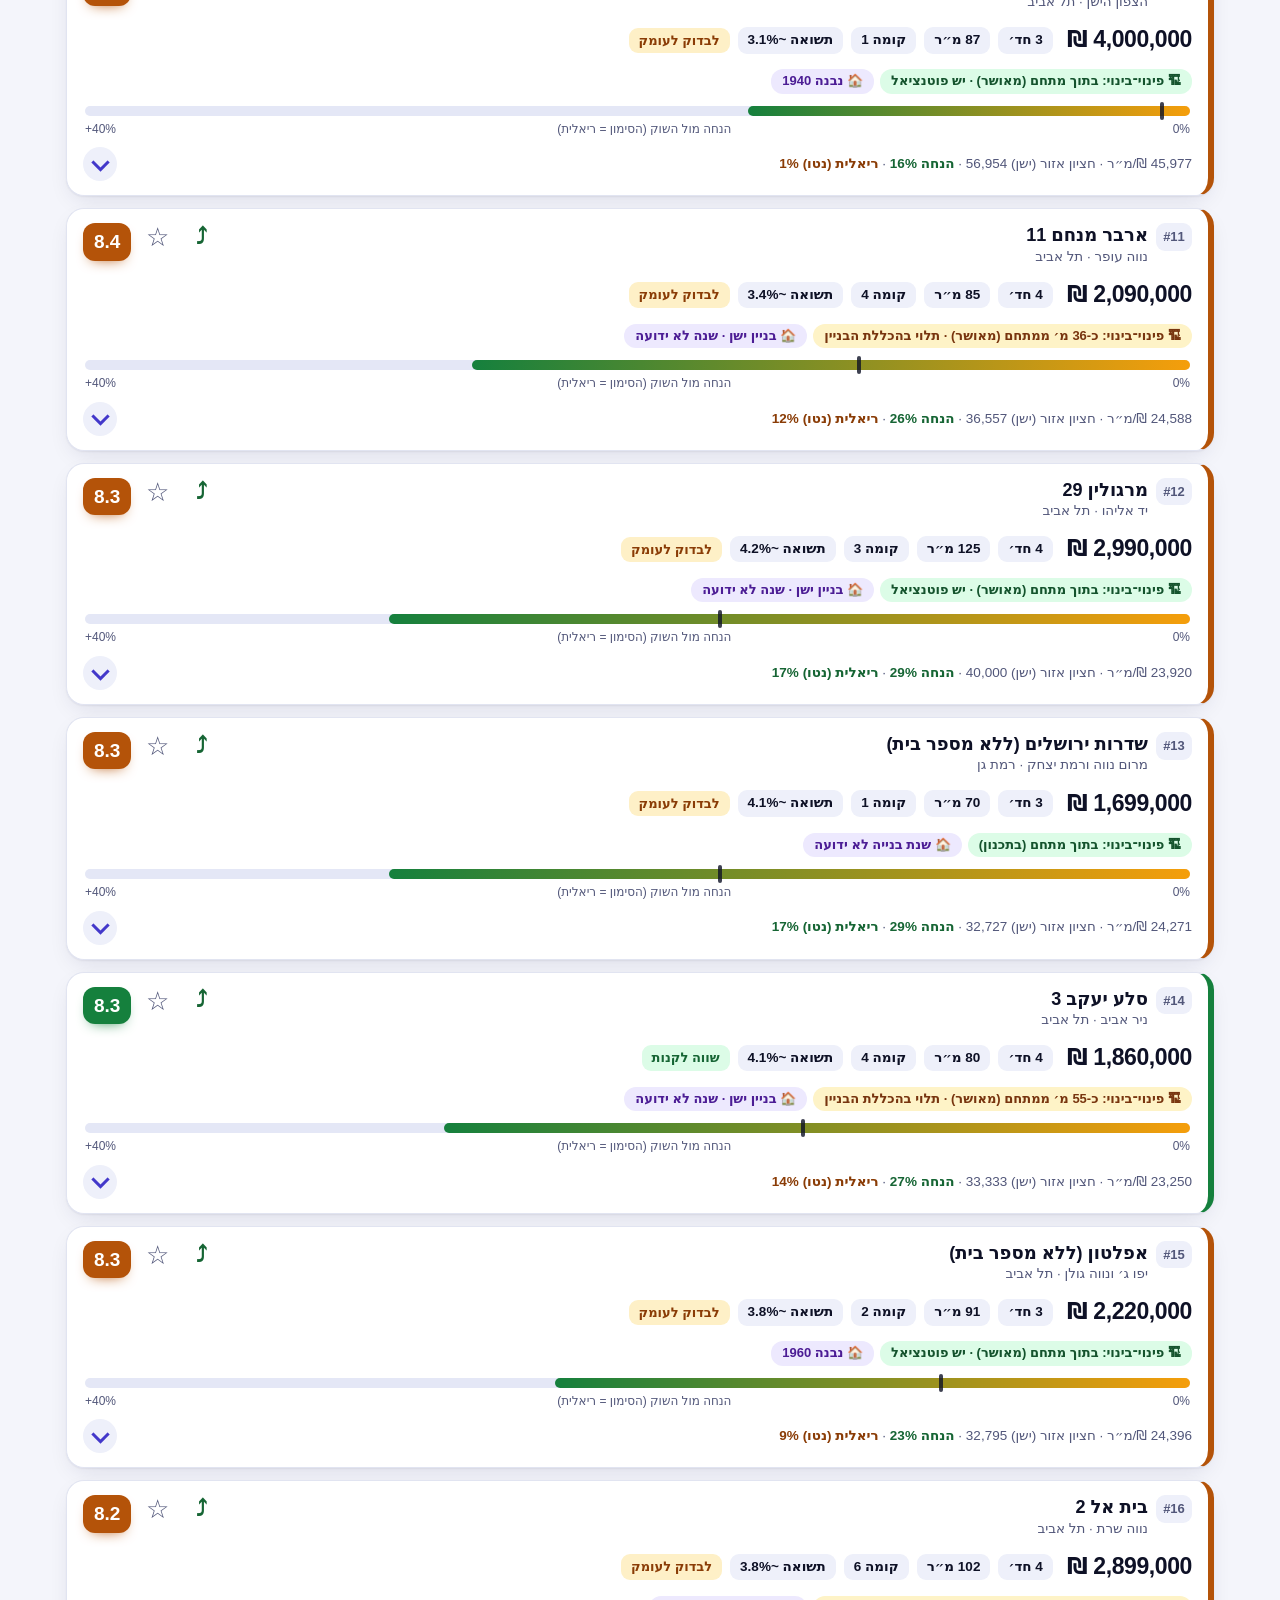
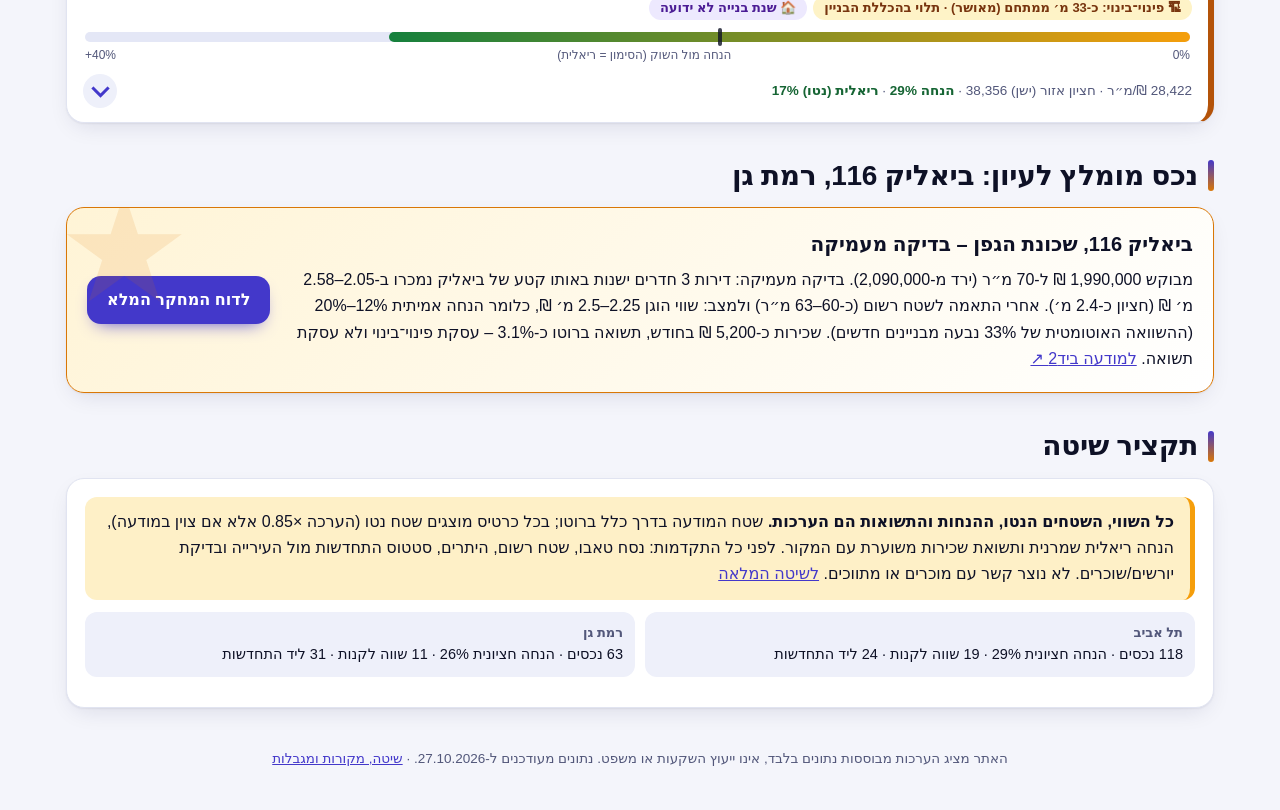
==== commit f6a9f48a: "Redesign (app.css/app.js/HTML templates), data unchanged" ====
--- a/index.html
+++ b/index.html
@@ -4,25 +4,28 @@
 <meta charset="utf-8">
 <meta name="viewport" content="width=device-width, initial-scale=1, viewport-fit=cover">
 <meta name="robots" content="noindex,nofollow">
-<meta name="theme-color" content="#0f766e">
+<meta name="theme-color" content="#1e1b4b">
+<script>(function(){var h=document.documentElement;try{var t=localStorage.getItem("rs_theme_v1")||"indigo",m=localStorage.getItem("rs_mode_v1")||"auto";h.dataset.theme=t;h.dataset.mode=(m==="dark"||(m==="auto"&&window.matchMedia&&matchMedia("(prefers-color-scheme:dark)").matches))?"dark":"light"}catch(e){h.dataset.theme="indigo";h.dataset.mode="light"}})()</script>
 <title>דף הבית – איתור דירות להשקעה</title>
 <link rel="stylesheet" href="app.css">
 </head>
 <body data-page="home">
+<a class="skip" href="#main">דלג לתוכן</a>
 <header class="hero"><div class="wrap">
+ <div class="topbar"><a class="brandmark" href="index.html"><i aria-hidden="true">🏙</i><span>איתור דירות</span></a><div class="ctl" id="ctl"></div></div>
  <h1>איתור דירות להשקעה – תל אביב ורמת גן</h1>
  <div class="sub">דירות שנמכרות בהנחה מול עסקאות אמת (רשות המסים), מדורגות לפי עיר ואזור, עם ניתוח ופסק דין לכל נכס.</div>
  <span class="badge-date">נתונים מעודכנים ל-27.10.2026</span>
  <div class="metrics" id="metrics"></div>
 </div></header>
-<nav class="toc" aria-label="ניווט ראשי"><div class="wrap"><a href="index.html" class="cur" aria-current="page">בית</a><a href="tel-aviv.html">תל אביב</a><a href="ramat-gan.html">רמת גן</a><a href="map.html">מפה</a><a href="favorites.html">מועדפים <span class="n" id="favN"></span></a><a href="methodology.html">שיטה ומקורות</a></div></nav>
-<main class="wrap">
+<nav class="toc" aria-label="ניווט ראשי"><div class="wrap"><a href="index.html" class="cur" aria-current="page"><span class="ic" aria-hidden="true">🏠</span><span class="l">בית</span><span class="s" aria-hidden="true">בית</span></a><a href="tel-aviv.html"><span class="ic" aria-hidden="true">🏙</span><span class="l">תל אביב</span><span class="s" aria-hidden="true">ת״א</span></a><a href="ramat-gan.html"><span class="ic" aria-hidden="true">🌆</span><span class="l">רמת גן</span><span class="s" aria-hidden="true">ר״ג</span></a><a href="map.html"><span class="ic" aria-hidden="true">🗺</span><span class="l">מפה</span><span class="s" aria-hidden="true">מפה</span></a><a href="favorites.html"><span class="ic" aria-hidden="true">★</span><span class="l">מועדפים <span class="n" id="favN"></span></span><span class="s" aria-hidden="true">מועדפים</span></a><a href="methodology.html"><span class="ic" aria-hidden="true">📊</span><span class="l">שיטה ומקורות</span><span class="s" aria-hidden="true">שיטה</span></a></div></nav>
+<main class="wrap" id="main">
 <section class="blk"><div class="home-grid">
- <a class="tile" href="tel-aviv.html"><b>תל אביב</b><span>סייר לפי אזורים, סינון ומיון</span></a>
- <a class="tile" href="ramat-gan.html"><b>רמת גן</b><span>סייר לפי אזורים, סינון ומיון</span></a>
- <a class="tile" href="map.html"><b>מפה</b><span>כל הנכסים על מפה עם סינון לפי אזור</span></a>
- <a class="tile" href="favorites.html"><b>מועדפים והערות</b><span>הנכסים שסימנתם, עם ייצוא והעתקה</span></a>
- <a class="tile" href="methodology.html"><b>שיטה, מקורות ומגבלות</b><span>איך חושב הכול, מה לא נסרק, נכסים חשודים</span></a>
+ <a class="tile" href="tel-aviv.html"><span class="ti" aria-hidden="true">🏙</span><b>תל אביב</b><span class="d">סייר לפי אזורים, סינון ומיון</span></a>
+ <a class="tile" href="ramat-gan.html"><span class="ti" aria-hidden="true">🌆</span><b>רמת גן</b><span class="d">סייר לפי אזורים, סינון ומיון</span></a>
+ <a class="tile" href="map.html"><span class="ti" aria-hidden="true">🗺</span><b>מפה</b><span class="d">כל הנכסים על מפה עם סינון לפי אזור</span></a>
+ <a class="tile" href="favorites.html"><span class="ti" aria-hidden="true">★</span><b>מועדפים והערות</b><span class="d">הנכסים שסימנתם, עם ייצוא והעתקה</span></a>
+ <a class="tile" href="methodology.html"><span class="ti" aria-hidden="true">📊</span><b>שיטה, מקורות ומגבלות</b><span class="d">איך חושב הכול, מה לא נסרק, נכסים חשודים</span></a>
 </div></section>
 <section class="blk" id="changes"><h2>חדשים וירידות מחיר <span class="cnt" id="chgCnt"></span></h2><div class="cards" id="chgCards"></div></section>
 <section class="blk" id="top"><h2>בחירות מובילות <span class="cnt" id="topCnt"></span></h2>
--- a/app.css
+++ b/app.css
@@ -1,196 +1,326 @@
-
-:root{--bg:#f4f6f8;--card:#fff;--ink:#0f172a;--mut:#5b6678;--line:#e2e8f0;--brand:#0f766e;--brand2:#115e59;--acc:#2563eb;
---buy:#15803d;--buybg:#dcfce7;--chk:#a16207;--chkbg:#fef3c7;--skip:#b91c1c;--skipbg:#fee2e2;--shadow:0 1px 2px rgba(15,23,42,.06),0 4px 14px rgba(15,23,42,.06);--r:14px}
-@media (prefers-color-scheme:dark){:root{--bg:#0b1220;--card:#131c2e;--ink:#e6edf7;--mut:#9aa8bf;--line:#243049;--brand:#2dd4bf;--brand2:#14b8a6;--acc:#7aa7ff;
---buy:#86efac;--buybg:#14391f;--chk:#fcd34d;--chkbg:#3a2e0b;--skip:#fca5a5;--skipbg:#3f1515;--shadow:0 1px 2px rgba(0,0,0,.4)}}
+/* ==== איתור דירות – עיצוב v3: ערכות נושא (4) × מצב בהיר/כהה. ללא ספריות, ללא פונטים חיצוניים ==== */
+:root{
+ color-scheme:light;
+ --bg:#f4f5fb;--card:#fff;--ink:#0e1126;--mut:#52577a;--line:#e1e4f1;--soft:#eef0fa;--soft2:#e4e7f6;
+ --buy:#166534;--buybg:#dcfce7;--chk:#8a3c06;--chkbg:#fef0c7;--skip:#991b1b;--skipbg:#fee2e2;
+ --sbuy:#15803d;--sbuyon:#fff;--schk:#b45309;--schkon:#fff;--sskip:#b91c1c;--sskipon:#fff;
+ --newbg:#dbeafe;--newtx:#1e40af;--dropbg:#fce7f3;--dropbx:#9d174d;--favbg:#fef3c7;--favtx:#7c2d12;
+ --yes-bg:#dcfce7;--yes-tx:#14532d;--maybe-bg:#fef3c7;--maybe-tx:#78350f;--no-bg:#eceff5;--no-tx:#3f485c;--yr-bg:#ede9fe;--yr-tx:#4c1d95;--rq-bg:#e0f2fe;--rq-tx:#0c4a6e;
+ --star:#d97706;--warnbar:#f59e0b;
+ --shadow:0 1px 2px rgba(20,24,70,.06),0 8px 24px -8px rgba(20,24,70,.14);--shadow2:0 2px 4px rgba(20,24,70,.08),0 18px 38px -12px rgba(20,24,70,.28);
+ --r:18px;--r2:12px;--navh:64px;
+ /* theme: indigo (default) */
+ --brand:#4338ca;--brand2:#3730a3;--on-brand:#fff;--lnk:#4338ca;--acc:#d97706;--accbg:#fff4d6;--acctx:#6b3a05;
+ --h1:#1e1b4b;--h2:#4338ca;--h3:#0f766e;
+}
+html[data-theme=ocean]{--brand:#0e7490;--brand2:#155e75;--lnk:#0e7490;--acc:#ea580c;--h1:#083344;--h2:#0e7490;--h3:#1d4ed8}
+html[data-theme=sunset]{--brand:#be185d;--brand2:#9d174d;--lnk:#be185d;--acc:#c2410c;--h1:#3b0764;--h2:#be185d;--h3:#ea580c}
+html[data-theme=forest]{--brand:#166534;--brand2:#14532d;--lnk:#166534;--acc:#a16207;--h1:#052e16;--h2:#15803d;--h3:#a16207}
+html[data-mode=dark]{
+ color-scheme:dark;
+ --bg:#0a0c1b;--card:#13162b;--ink:#eceefb;--mut:#a4a9ca;--line:#262a48;--soft:#1b1f3b;--soft2:#252a4d;
+ --buy:#86efac;--buybg:#10301d;--chk:#fcd34d;--chkbg:#3a2b08;--skip:#fca5a5;--skipbg:#3d1416;
+ --sbuy:#4ade80;--sbuyon:#052e16;--schk:#fbbf24;--schkon:#2a1d02;--sskip:#f87171;--sskipon:#2a0707;
+ --newbg:#172a5a;--newtx:#bfdbfe;--dropbg:#4a1636;--dropbx:#fbcfe8;--favbg:#3a2b08;--favtx:#fde68a;
+ --yes-bg:#10301d;--yes-tx:#bbf7d0;--maybe-bg:#3a2b08;--maybe-tx:#fde68a;--no-bg:#222744;--no-tx:#b8bedb;--yr-bg:#2e2358;--yr-tx:#ddd6fe;--rq-bg:#10324a;--rq-tx:#bae6fd;
+ --star:#fbbf24;
+ --shadow:0 1px 2px rgba(0,0,0,.5),0 8px 24px -8px rgba(0,0,0,.6);--shadow2:0 2px 4px rgba(0,0,0,.5),0 18px 38px -12px rgba(0,0,0,.8);
+ --brand:#818cf8;--brand2:#a5b4fc;--on-brand:#0b0d24;--lnk:#a5b4fc;--acc:#fbbf24;--accbg:#2f2408;--acctx:#fde68a;
+ --h1:#0f0d2e;--h2:#2a2a86;--h3:#0b5e57;
+}
+html[data-mode=dark][data-theme=ocean]{--brand:#22d3ee;--brand2:#67e8f9;--on-brand:#031e26;--lnk:#67e8f9;--acc:#fb923c;--h1:#06202b;--h2:#0b5a72;--h3:#1e3a8a}
+html[data-mode=dark][data-theme=sunset]{--brand:#fb7185;--brand2:#fda4af;--on-brand:#2a0510;--lnk:#fda4af;--acc:#fb923c;--h1:#240642;--h2:#8a1650;--h3:#9a3412}
+html[data-mode=dark][data-theme=forest]{--brand:#4ade80;--brand2:#86efac;--on-brand:#052e16;--lnk:#86efac;--acc:#facc15;--h1:#04200f;--h2:#116b35;--h3:#6b4a06}
+
 *{box-sizing:border-box}
-html{scroll-behavior:smooth;scroll-padding-top:90px}
-body{margin:0;background:var(--bg);color:var(--ink);font:16px/1.65 "Segoe UI","Noto Sans Hebrew","Heebo",Arial,system-ui,sans-serif;-webkit-text-size-adjust:100%}
-a{color:var(--acc)}
-.wrap{max-width:1180px;margin:0 auto;padding:0 14px}
-header.hero{background:linear-gradient(135deg,#0f766e,#1e3a8a);color:#fff;padding:26px 0 22px}
-header.hero h1{margin:0 0 6px;font-size:clamp(22px,4.5vw,34px);line-height:1.25}
-header.hero .sub{opacity:.92;font-size:15px}
-.badge-date{display:inline-block;background:rgba(255,255,255,.18);border-radius:99px;padding:3px 12px;font-size:14px;margin-top:8px}
-.metrics{display:grid;grid-template-columns:repeat(auto-fit,minmax(130px,1fr));gap:10px;margin-top:16px}
-.metric{background:rgba(255,255,255,.14);border-radius:12px;padding:10px 12px}
-.metric b{display:block;font-size:24px;line-height:1.2}
-.metric span{font-size:13px;opacity:.9}
-nav.toc{position:sticky;top:0;z-index:30;background:var(--card);border-bottom:1px solid var(--line);overflow-x:auto;white-space:nowrap;-webkit-overflow-scrolling:touch}
-nav.toc .wrap{display:flex;gap:4px;padding-top:4px;padding-bottom:4px}
-nav.toc a{display:inline-flex;align-items:center;min-height:44px;padding:0 12px;border-radius:10px;text-decoration:none;color:var(--ink);font-size:14.5px;font-weight:600}
-nav.toc a:hover{background:var(--bg)}
-section.blk{margin:26px 0}
-section.blk>h2{font-size:clamp(20px,3.6vw,26px);margin:0 0 6px;display:flex;align-items:center;gap:10px;flex-wrap:wrap}
-.cnt{font-size:13px;background:var(--brand);color:#fff;border-radius:99px;padding:1px 10px;font-weight:600}
-.lead{color:var(--mut);margin:0 0 14px}
-.panel{background:var(--card);border-radius:var(--r);box-shadow:var(--shadow);padding:16px}
-.panel ul{margin:8px 0 0;padding-inline-start:20px}
-.panel li{margin:6px 0}
-.warn{border-inline-start:5px solid #f59e0b;background:var(--chkbg);color:var(--ink);border-radius:10px;padding:12px 14px;margin-top:12px}
-.feat{display:flex;gap:14px;align-items:center;flex-wrap:wrap;background:linear-gradient(135deg,#fff7ed,#fef3c7);color:#3b2a05;border:1px solid #fcd34d;border-radius:var(--r);padding:16px;box-shadow:var(--shadow)}
-@media (prefers-color-scheme:dark){.feat{background:linear-gradient(135deg,#3a2e0b,#2b2208);color:#fde68a;border-color:#7c5e10}}
+html{scroll-behavior:smooth;scroll-padding-top:80px;-webkit-text-size-adjust:100%}
+body{margin:0;background:var(--bg);color:var(--ink);font:16px/1.65 "Heebo","Assistant","Rubik","Segoe UI","Noto Sans Hebrew","Arimo",Arial,system-ui,sans-serif;overflow-x:hidden;transition:background .25s,color .25s}
+a{color:var(--lnk)}
+:focus-visible{outline:3px solid var(--acc);outline-offset:2px;border-radius:6px}
+.skip{position:absolute;inset-inline-start:8px;top:-60px;background:var(--brand);color:var(--on-brand);padding:10px 16px;border-radius:10px;z-index:200;font-weight:700;text-decoration:none}
+.skip:focus{top:8px}
+.wrap{max-width:1180px;margin:0 auto;padding:0 16px}
+b,strong{font-weight:700}
+.num,.price,.score,.metric b{font-variant-numeric:tabular-nums}
+
+/* ---- hero ---- */
+header.hero{position:relative;overflow:hidden;color:#fff;padding:14px 0 30px;background:radial-gradient(900px 340px at 85% -20%,rgba(255,255,255,.22),transparent 60%),radial-gradient(700px 300px at 5% 120%,var(--h3),transparent 65%),linear-gradient(135deg,var(--h1),var(--h2));isolation:isolate}
+header.hero::after{content:"";position:absolute;inset:0;z-index:-1;opacity:.14;background:repeating-linear-gradient(115deg,#fff 0 1px,transparent 1px 22px)}
+header.hero.small{padding:12px 0 26px}
+.topbar{display:flex;align-items:center;justify-content:space-between;gap:10px;margin-bottom:18px}
+.brandmark{display:inline-flex;align-items:center;gap:8px;font-weight:800;font-size:16px;color:#fff;text-decoration:none;letter-spacing:.2px}
+.brandmark i{display:inline-grid;place-items:center;width:34px;height:34px;border-radius:11px;background:rgba(255,255,255,.2);font-style:normal;font-size:19px;backdrop-filter:blur(6px)}
+.ctl{display:flex;gap:8px;position:relative}
+.ctl button{width:44px;height:44px;border-radius:14px;border:1px solid rgba(255,255,255,.35);background:rgba(255,255,255,.16);color:#fff;font-size:19px;cursor:pointer;backdrop-filter:blur(6px);transition:transform .15s,background .15s}
+.ctl button:hover{background:rgba(255,255,255,.3)}
+.ctl button:active{transform:scale(.94)}
+.pop{position:absolute;top:52px;inset-inline-end:0;z-index:80;width:min(300px,calc(100vw - 32px));background:var(--card);color:var(--ink);border:1px solid var(--line);border-radius:var(--r);box-shadow:var(--shadow2);padding:14px;animation:pop .18s ease-out}
+.pop[hidden]{display:none}
+.pop h4{margin:0 0 8px;font-size:14px;color:var(--mut)}
+.sw{display:grid;grid-template-columns:1fr 1fr;gap:8px;margin-bottom:14px}
+.sw button{all:unset;box-sizing:border-box;display:flex;align-items:center;gap:8px;padding:8px 10px;min-height:46px;border:2px solid var(--line);border-radius:12px;cursor:pointer;font-weight:700;font-size:14px;color:var(--ink);background:var(--card)}
+.sw button:focus-visible{outline:3px solid var(--acc)}
+.sw button i{flex:none;width:26px;height:26px;border-radius:50%;box-shadow:inset 0 0 0 2px rgba(255,255,255,.55)}
+.sw button[aria-checked=true]{border-color:var(--brand);background:var(--soft)}
+.md{display:grid;grid-template-columns:repeat(3,1fr);gap:4px;background:var(--soft);border-radius:12px;padding:4px}
+.md button{all:unset;box-sizing:border-box;text-align:center;min-height:42px;display:grid;place-items:center;border-radius:9px;cursor:pointer;font-weight:700;font-size:14px;color:var(--ink)}
+.md button:focus-visible{outline:3px solid var(--acc)}
+.md button[aria-checked=true]{background:var(--brand);color:var(--on-brand)}
+header.hero h1{margin:0 0 8px;font-size:clamp(26px,5.4vw,44px);line-height:1.15;font-weight:900;letter-spacing:-.5px;text-wrap:balance}
+header.hero.small h1{font-size:clamp(22px,4.6vw,32px)}
+header.hero .sub{opacity:.95;font-size:clamp(15px,2.2vw,17.5px);max-width:760px}
+.badge-date{display:inline-flex;align-items:center;gap:6px;background:rgba(255,255,255,.18);border:1px solid rgba(255,255,255,.28);border-radius:99px;padding:4px 14px;font-size:13.5px;margin-top:12px}
+.badge-date::before{content:"";width:8px;height:8px;border-radius:50%;background:#4ade80;box-shadow:0 0 0 4px rgba(74,222,128,.25)}
+.metrics{display:grid;grid-template-columns:repeat(auto-fit,minmax(150px,1fr));gap:10px;margin-top:20px}
+.metric{background:rgba(255,255,255,.13);border:1px solid rgba(255,255,255,.22);border-radius:16px;padding:12px 14px;backdrop-filter:blur(8px)}
+.metric b{display:block;font-size:clamp(24px,4vw,32px);line-height:1.15;font-weight:900}
+.metric span{font-size:13px;opacity:.95}
+
+/* ---- nav: top bar (desktop) / bottom bar (mobile) ---- */
+nav.toc{position:sticky;top:0;z-index:60;background:color-mix(in srgb,var(--card) 88%,transparent);backdrop-filter:saturate(1.4) blur(12px);-webkit-backdrop-filter:saturate(1.4) blur(12px);border-bottom:1px solid var(--line);box-shadow:0 4px 18px -10px rgba(20,24,70,.35)}
+nav.toc .wrap{display:flex;gap:4px;padding-top:6px;padding-bottom:6px;overflow-x:auto;scrollbar-width:none}
+nav.toc .wrap::-webkit-scrollbar{display:none}
+nav.toc a{display:inline-flex;align-items:center;gap:7px;min-height:44px;padding:0 14px;border-radius:12px;text-decoration:none;color:var(--ink);font-size:15px;font-weight:700;white-space:nowrap;transition:background .15s,color .15s}
+nav.toc a .ic{font-size:17px;line-height:1}
+nav.toc a .s{display:none}
+nav.toc a:hover{background:var(--soft)}
+nav.toc a.cur{background:var(--brand);color:var(--on-brand);box-shadow:0 6px 16px -6px var(--brand)}
+nav.toc a .n{font-size:12px;background:var(--schk);color:var(--schkon);border-radius:99px;padding:0 7px;min-width:20px;text-align:center;line-height:20px;font-weight:800}
+nav.toc a .n:empty{display:none}
+
+/* ---- content ---- */
+main.wrap{padding-top:6px}
+section.blk{margin:30px 0}
+section.blk>h2{font-size:clamp(21px,3.8vw,28px);margin:0 0 8px;display:flex;align-items:center;gap:10px;flex-wrap:wrap;font-weight:900;letter-spacing:-.3px}
+section.blk>h2::before{content:"";width:6px;height:1.1em;border-radius:4px;background:linear-gradient(var(--brand),var(--acc))}
+.cnt{font-size:13px;background:var(--brand);color:var(--on-brand);border-radius:99px;padding:1px 11px;font-weight:800;line-height:1.7}
+.lead{color:var(--mut);margin:0 0 14px;max-width:80ch}
+.panel{background:var(--card);border:1px solid var(--line);border-radius:var(--r);box-shadow:var(--shadow);padding:18px}
+.panel ul{margin:8px 0 0;padding-inline-start:22px}
+.panel li{margin:7px 0}
+.warn{border-inline-start:5px solid var(--warnbar);background:var(--chkbg);color:var(--ink);border-radius:12px;padding:12px 16px;margin-top:12px}
+.feat{display:flex;gap:16px;align-items:center;flex-wrap:wrap;background:linear-gradient(135deg,var(--accbg),var(--card));color:var(--ink);border:1px solid var(--acc);border-radius:var(--r);padding:20px;box-shadow:var(--shadow);position:relative;overflow:hidden}
+.feat::before{content:"★";position:absolute;inset-inline-end:-10px;top:-34px;font-size:150px;color:var(--acc);opacity:.12;line-height:1}
 .feat .t{flex:1 1 280px}
-.feat h3{margin:0 0 4px;font-size:19px}
-.btn{display:inline-flex;align-items:center;justify-content:center;gap:6px;min-height:46px;padding:0 18px;border-radius:12px;border:0;background:var(--brand);color:#fff;font:inherit;font-weight:700;cursor:pointer;text-decoration:none}
-.btn.sec{background:var(--card);color:var(--ink);border:1px solid var(--line)}
-.btn:active{transform:scale(.98)}
-/* filters */
-#explorer .filterbar{position:static;background:var(--card);border:1px solid var(--line);border-radius:var(--r);box-shadow:var(--shadow);padding:10px;margin:10px 0 14px}
-.fb-top{display:flex;gap:8px;align-items:center;flex-wrap:wrap}
-.seg{display:inline-flex;background:var(--bg);border-radius:12px;padding:3px;gap:2px}
-.seg button{min-height:42px;padding:0 14px;border:0;border-radius:10px;background:transparent;color:var(--ink);font:inherit;font-weight:600;cursor:pointer}
-.seg button.on{background:var(--brand);color:#fff}
-.fb-top input[type=search]{flex:1 1 150px;min-height:46px}
-input,select{font:inherit;color:var(--ink);background:var(--card);border:1px solid var(--line);border-radius:10px;min-height:46px;padding:0 10px;width:100%}
-.fb-grid{display:none;grid-template-columns:repeat(auto-fit,minmax(150px,1fr));gap:8px;margin-top:10px}
-.filterbar.open .fb-grid{display:grid;max-height:55vh;overflow:auto}
-.fb-grid label{font-size:12.5px;color:var(--mut);display:block;margin-bottom:2px}
-
-.fb-info{display:flex;justify-content:space-between;align-items:center;gap:8px;margin-top:8px;font-size:14px;color:var(--mut)}
-.chk{display:flex;align-items:center;gap:8px;min-height:46px;font-size:15px;color:var(--ink)}
-.chk input{width:22px;height:22px;min-height:0}
+.feat h3{margin:0 0 6px;font-size:20px}
+.btn{display:inline-flex;align-items:center;justify-content:center;gap:6px;min-height:48px;padding:0 20px;border-radius:14px;border:0;background:var(--brand);color:var(--on-brand);font:inherit;font-weight:800;cursor:pointer;text-decoration:none;box-shadow:0 8px 18px -10px var(--brand);transition:transform .12s,filter .15s,box-shadow .15s}
+.btn:hover{filter:brightness(1.08);box-shadow:0 10px 22px -10px var(--brand)}
+.btn.sec{background:var(--card);color:var(--ink);border:1px solid var(--line);box-shadow:none}
+.btn.sec:hover{background:var(--soft)}
+.btn:active{transform:scale(.97)}
+
+/* ---- home tiles ---- */
+.home-grid{display:grid;grid-template-columns:repeat(auto-fit,minmax(200px,1fr));gap:14px}
+.tile{position:relative;display:block;background:var(--card);border:1px solid var(--line);border-radius:var(--r);box-shadow:var(--shadow);padding:18px 18px 18px 18px;text-decoration:none;color:var(--ink);overflow:hidden;transition:transform .18s,box-shadow .18s,border-color .18s}
+.tile:hover{transform:translateY(-4px);box-shadow:var(--shadow2);border-color:var(--brand)}
+.tile .ti{display:grid;place-items:center;width:48px;height:48px;border-radius:15px;font-size:25px;margin-bottom:10px;background:linear-gradient(135deg,var(--brand),var(--acc));color:#fff}
+.tile b{display:block;font-size:19px;margin-bottom:2px}
+.tile span.d{color:var(--mut);font-size:14.5px;display:block}
+.tile::after{content:"←";position:absolute;inset-inline-end:16px;top:20px;font-size:20px;color:var(--brand);opacity:0;transform:translateX(8px);transition:.2s}
+.tile:hover::after{opacity:1;transform:none}
+
+/* ---- filters (NOT sticky) ---- */
+#explorer .filterbar{position:static;background:var(--card);border:1px solid var(--line);border-radius:var(--r);box-shadow:var(--shadow);padding:14px;margin:12px 0 16px}
+.fb-top{display:flex;gap:10px;align-items:center;flex-wrap:wrap}
+input,select{font:inherit;color:var(--ink);background:var(--card);border:1.5px solid var(--line);border-radius:12px;min-height:48px;padding:0 12px;width:100%;transition:border-color .15s,box-shadow .15s}
+input:hover,select:hover{border-color:var(--mut)}
+input:focus,select:focus,textarea:focus{border-color:var(--brand);outline:0;box-shadow:0 0 0 4px color-mix(in srgb,var(--brand) 25%,transparent)}
+select{appearance:none;-webkit-appearance:none;padding-inline-end:36px;background-image:url("data:image/svg+xml,%3Csvg xmlns='http://www.w3.org/2000/svg' width='14' height='9' viewBox='0 0 14 9'%3E%3Cpath d='M1 1l6 6 6-6' fill='none' stroke='%238a8fb0' stroke-width='2' stroke-linecap='round'/%3E%3C/svg%3E");background-repeat:no-repeat;background-position:left 12px center}
+.fb-top input[type=search]{flex:1 1 180px;padding-inline-start:42px;background-image:url("data:image/svg+xml,%3Csvg xmlns='http://www.w3.org/2000/svg' width='20' height='20' viewBox='0 0 24 24'%3E%3Ccircle cx='11' cy='11' r='7' fill='none' stroke='%238a8fb0' stroke-width='2.4'/%3E%3Cpath d='M16.5 16.5L21 21' stroke='%238a8fb0' stroke-width='2.4' stroke-linecap='round'/%3E%3C/svg%3E");background-repeat:no-repeat;background-position:right 13px center;-webkit-appearance:none}
+.fb-grid{display:none;grid-template-columns:repeat(auto-fit,minmax(170px,1fr));gap:12px;margin-top:14px;padding-top:14px;border-top:1px dashed var(--line)}
+.filterbar.open .fb-grid{display:grid;max-height:60vh;overflow:auto}
+.fb-grid label{font-size:13px;font-weight:700;color:var(--mut);display:block;margin-bottom:4px}
+.fb-info{display:flex;justify-content:space-between;align-items:center;gap:8px;margin-top:12px;font-size:14.5px;color:var(--mut);flex-wrap:wrap}
+.fb-info #resCnt{font-weight:800;color:var(--ink)}
+.fb-info .btn{min-height:44px!important;padding:0 14px!important;font-size:14px}
+.chk{display:flex;align-items:center;gap:10px;min-height:48px;font-size:15px;color:var(--ink);cursor:pointer}
+.chk input{width:24px;height:24px;min-height:0;accent-color:var(--brand)}
+#togf[aria-expanded=true]{background:var(--brand);color:var(--on-brand);border-color:var(--brand)}
 @media (max-width:760px){
  .filterbar.open .fb-grid{grid-template-columns:1fr 1fr}
  .fb-top input[type=search]{flex-basis:100%}
+ .fb-top select#fSort{flex:1 1 130px!important}
+ .fb-top #togf{flex:1 1 130px}
 }
-/* cards */
-details.area{background:var(--card);border-radius:var(--r);box-shadow:var(--shadow);margin:12px 0}
-details.area>summary{list-style:none;cursor:pointer;padding:14px 16px;font-weight:700;font-size:17px;display:flex;align-items:center;gap:10px;min-height:52px}
+
+/* ---- areas + cards ---- */
+details.area{background:var(--card);border:1px solid var(--line);border-radius:var(--r);box-shadow:var(--shadow);margin:12px 0;transition:border-color .15s}
+details.area[open]{border-color:color-mix(in srgb,var(--brand) 55%,var(--line))}
+details.area>summary{list-style:none;cursor:pointer;padding:14px 18px;font-weight:800;font-size:18px;display:flex;align-items:center;gap:12px;min-height:60px;border-radius:var(--r)}
+details.area>summary:hover{background:var(--soft)}
 details.area>summary::-webkit-details-marker{display:none}
-details.area>summary::before,details.card>summary .chev::before{content:"◂";display:inline-block;transition:transform .15s;color:var(--mut)}
-details[open]>summary::before{transform:rotate(-90deg)}
+details.area>summary::before,details.card>summary .chev::before{content:"";display:inline-block;width:10px;height:10px;border-inline-start:3px solid var(--brand);border-bottom:3px solid var(--brand);transform:rotate(45deg);transition:transform .2s;flex:none;margin-top:-4px}
+details.area[open]>summary::before,details.card[open]>summary .chev::before{transform:rotate(-45deg);margin-top:2px}
 details.area>summary .cnt{margin-inline-start:auto}
-.area-body{padding:0 12px 14px}
-.snap{display:grid;grid-template-columns:repeat(auto-fit,minmax(240px,1fr));gap:8px;margin:0 0 12px}
-.snap div{background:var(--bg);border-radius:10px;padding:8px 10px;font-size:14px}
-.snap b{display:block;font-size:12.5px;color:var(--mut);font-weight:600}
+.area-body{padding:2px 14px 16px}
+.snap{display:grid;grid-template-columns:repeat(auto-fit,minmax(240px,1fr));gap:10px;margin:0 0 12px}
+.snap div{background:var(--soft);border-radius:var(--r2);padding:10px 12px;font-size:14.5px}
+.snap b{display:block;font-size:13px;color:var(--mut);font-weight:700}
 .city-h{margin:22px 0 4px;font-size:22px;border-bottom:3px solid var(--brand);padding-bottom:4px;display:flex;gap:10px;align-items:center;flex-wrap:wrap}
-details.card{background:var(--card);border:1px solid var(--line);border-radius:var(--r);margin:10px 0;overflow:hidden}
+details.card{--vc:var(--brand);background:var(--card);border:1px solid var(--line);border-inline-start:6px solid var(--vc);border-radius:var(--r);margin:12px 0;overflow:hidden;transition:box-shadow .2s,transform .2s,border-color .2s}
+details.card.vk-buy{--vc:var(--sbuy)}details.card.vk-check{--vc:var(--schk)}details.card.vk-skip{--vc:var(--sskip)}
+section>details.card,.cards>details.card{box-shadow:var(--shadow);animation:rise .4s both}
 .area-body details.card{box-shadow:none}
-section>details.card,.cards>details.card{box-shadow:var(--shadow)}
-details.card>summary{list-style:none;cursor:pointer;padding:12px 14px;display:block}
+details.card:hover{box-shadow:var(--shadow2)}
+details.card[open]{box-shadow:var(--shadow2)}
+details.card>summary{list-style:none;cursor:pointer;padding:14px 16px;display:block}
+details.card>summary:hover{background:color-mix(in srgb,var(--soft) 55%,transparent)}
 details.card>summary::-webkit-details-marker{display:none}
 .c1{display:flex;gap:8px;align-items:flex-start}
-.rank{flex:none;background:var(--bg);border-radius:8px;min-width:34px;text-align:center;font-weight:700;font-size:13px;padding:2px 4px;color:var(--mut)}
-.addr{font-weight:700;font-size:17px;line-height:1.35;flex:1}
-.addr small{display:block;font-weight:500;font-size:13px;color:var(--mut)}
-.score{flex:none;font-weight:800;font-size:18px;border-radius:10px;padding:2px 10px;background:var(--brand);color:#fff}
-.c2{display:flex;flex-wrap:wrap;gap:6px 14px;margin-top:8px;align-items:baseline}
-.price{font-size:20px;font-weight:800}
-.chip{font-size:13.5px;background:var(--bg);border-radius:8px;padding:2px 8px;color:var(--ink);white-space:nowrap}
-.v{font-size:13px;font-weight:700;border-radius:8px;padding:2px 9px;white-space:nowrap}
+.rank{flex:none;background:var(--soft);border-radius:9px;min-width:36px;text-align:center;font-weight:800;font-size:13px;padding:3px 5px;color:var(--mut)}
+.addr{font-weight:800;font-size:18px;line-height:1.35;flex:1;min-width:0;overflow-wrap:anywhere}
+.addr small{display:block;font-weight:500;font-size:13.5px;color:var(--mut)}
+.score{flex:none;font-weight:900;font-size:19px;border-radius:12px;padding:3px 11px;background:var(--vc);color:var(--sbuyon);box-shadow:0 6px 14px -8px var(--vc)}
+.vk-buy .score{color:var(--sbuyon)}.vk-check .score{color:var(--schkon)}.vk-skip .score{color:var(--sskipon)}
+.c2{display:flex;flex-wrap:wrap;gap:8px 8px;margin-top:10px;align-items:center}
+.price{font-size:23px;font-weight:900;margin-inline-end:6px;letter-spacing:-.4px}
+.chip{font-size:13.5px;font-weight:600;background:var(--soft);border-radius:9px;padding:2px 10px;color:var(--ink);white-space:nowrap}
+.v{font-size:13px;font-weight:800;border-radius:9px;padding:2px 10px;white-space:nowrap}
 .v.buy{background:var(--buybg);color:var(--buy)}.v.check{background:var(--chkbg);color:var(--chk)}.v.skip{background:var(--skipbg);color:var(--skip)}
 .disc{font-weight:800;color:var(--buy)}
 .disc.low{color:var(--chk)}
-.c3{margin-top:6px;font-size:13.5px;color:var(--mut);display:flex;justify-content:space-between;gap:8px}
-.cbody{padding:4px 14px 14px;border-top:1px dashed var(--line)}
-.kv{display:grid;grid-template-columns:repeat(auto-fit,minmax(230px,1fr));gap:8px;margin:12px 0}
-.kv div{background:var(--bg);border-radius:10px;padding:8px 10px;font-size:14.5px}
-.kv b{display:block;font-size:12.5px;color:var(--mut);font-weight:600}
+.meter{position:relative;height:10px;border-radius:99px;background:var(--soft2);margin:12px 2px 4px;overflow:visible}
+.meter>i{display:block;height:100%;border-radius:99px;background:linear-gradient(270deg,#f59e0b,var(--sbuy));min-width:4px;transform-origin:right;animation:grow .7s cubic-bezier(.2,.8,.2,1) both}
+.meter.low>i{background:linear-gradient(270deg,#f87171,#f59e0b)}
+.meter>b{position:absolute;top:-4px;width:4px;height:18px;border-radius:3px;background:var(--ink);transform:translateX(50%);opacity:.8}
+.meter-l{display:flex;justify-content:space-between;font-size:12px;color:var(--mut);margin:0 2px}
+.c3{margin-top:8px;font-size:13.5px;color:var(--mut);display:flex;justify-content:space-between;gap:8px;align-items:center}
+.chev{flex:none;display:inline-grid;place-items:center;width:34px;height:34px;border-radius:50%;background:var(--soft)}
+.cbody{padding:6px 16px 18px;border-top:1px dashed var(--line);animation:reveal .28s ease-out}
+.kv{display:grid;grid-template-columns:repeat(auto-fit,minmax(240px,1fr));gap:10px;margin:14px 0}
+.kv div{background:var(--soft);border-radius:var(--r2);padding:10px 12px;font-size:14.5px}
+.kv b{display:block;font-size:12.5px;color:var(--mut);font-weight:700}
+.kv .sub{display:block;font-size:12.5px;color:var(--mut);margin-top:2px}
 .cbody p{margin:10px 0}
-.cbody p strong.h{display:inline-block;margin-inline-end:4px}
-.verdict{border-radius:10px;padding:10px 12px;font-weight:600}
+.cbody p strong.h{display:inline-block;margin-inline-end:4px;color:var(--lnk)}
+.verdict{border-radius:var(--r2);padding:12px 14px;font-weight:700;border-inline-start:5px solid currentColor}
 .verdict.buy{background:var(--buybg);color:var(--buy)}.verdict.check{background:var(--chkbg);color:var(--chk)}.verdict.skip{background:var(--skipbg);color:var(--skip)}
-.links a{display:inline-flex;align-items:center;min-height:44px;padding:0 14px;margin:4px 6px 0 0;border-radius:10px;background:var(--brand);color:#fff;text-decoration:none;font-weight:700}
-.links a.o{background:var(--bg);color:var(--ink);border:1px solid var(--line)}
-table.t{width:100%;border-collapse:collapse;font-size:14.5px;background:var(--card);border-radius:10px;overflow:hidden}
-table.t th,table.t td{padding:8px 10px;border-bottom:1px solid var(--line);text-align:start;vertical-align:top}
-table.t th{background:var(--bg);font-size:13px;color:var(--mut)}
-.tw{overflow-x:auto;border-radius:10px;border:1px solid var(--line);margin:10px 0}
+.links a{display:inline-flex;align-items:center;min-height:46px;padding:0 16px;margin:6px 0 0 8px;border-radius:12px;background:var(--brand);color:var(--on-brand);text-decoration:none;font-weight:800}
+.links a.o{background:var(--soft);color:var(--ink);border:1px solid var(--line)}
+table.t{width:100%;border-collapse:collapse;font-size:14.5px;background:var(--card)}
+table.t th,table.t td{padding:10px 12px;border-bottom:1px solid var(--line);text-align:start;vertical-align:top}
+table.t th{background:var(--soft);font-size:13px;color:var(--mut);font-weight:800}
+table.t tbody tr:hover{background:var(--soft)}
+.tw{overflow-x:auto;border-radius:var(--r2);border:1px solid var(--line);margin:10px 0}
 .tw table{border:0;min-width:520px}
-.empty{padding:26px;text-align:center;color:var(--mut)}
-footer{margin:34px 0 40px;color:var(--mut);font-size:13.5px;text-align:center}
-/* modal */
-dialog{border:0;border-radius:18px;padding:0;max-width:880px;width:calc(100% - 20px);max-height:92vh;background:var(--card);color:var(--ink);box-shadow:0 20px 60px rgba(0,0,0,.4)}
-dialog::backdrop{background:rgba(2,6,23,.6)}
+.empty{padding:30px;text-align:center;color:var(--mut)}
+footer{margin:40px 0 40px;color:var(--mut);font-size:13.5px;text-align:center;padding:0 16px}
+
+/* ---- dialog ---- */
+dialog{border:0;border-radius:20px;padding:0;max-width:880px;width:calc(100% - 20px);max-height:92vh;background:var(--card);color:var(--ink);box-shadow:0 24px 70px rgba(0,0,0,.5)}
+dialog::backdrop{background:rgba(5,6,20,.65);backdrop-filter:blur(3px)}
 .dh{position:sticky;top:0;background:var(--card);padding:10px 14px;display:flex;justify-content:space-between;align-items:center;border-bottom:1px solid var(--line);z-index:2}
 .dh b{font-size:17px}
 .dc{padding:4px 18px 22px;overflow:auto;max-height:calc(92vh - 64px)}
 .dc h1{font-size:22px}.dc h2{font-size:19px;margin-top:22px;border-bottom:1px solid var(--line);padding-bottom:4px}.dc h3{font-size:16.5px}
 .dc li{margin:5px 0}
-@media (max-width:760px){dialog{width:100%;max-width:none;height:100%;max-height:100%;border-radius:0}.dc{max-height:calc(100vh - 64px)}}
 .hidden{display:none!important}
-@media print{nav.toc,.filterbar{display:none}details.card .cbody{display:block}}
-
-/* ---- v2 additions ---- */
-nav.toc a.cur{background:var(--brand);color:#fff}
-nav.toc a .n{font-size:12px;background:var(--bg);color:var(--ink);border-radius:99px;padding:0 7px;margin-inline-start:6px}
-header.hero.small{padding:16px 0 14px}
-header.hero.small h1{font-size:clamp(20px,4vw,28px)}
-.star{flex:none;border:0;background:transparent;font-size:24px;line-height:1;min-width:44px;min-height:44px;margin:-8px -4px;cursor:pointer;color:var(--mut)}
-.star.on{color:#f59e0b}
-.bdgs{display:flex;flex-wrap:wrap;gap:5px;margin-top:6px}
-.bdg{font-size:12.5px;font-weight:700;border-radius:99px;padding:1px 9px}
-.bdg.new{background:#dbeafe;color:#1d4ed8}.bdg.drop{background:#fce7f3;color:#be185d}.bdg.fav{background:#fef3c7;color:#92400e}
+
+/* ---- badges, tools, forms ---- */
+.star{flex:none;border:0;background:transparent;font-size:26px;line-height:1;min-width:44px;min-height:44px;margin:-8px -4px;cursor:pointer;color:var(--mut);transition:transform .15s,color .15s}
+.star:hover{transform:scale(1.15);color:var(--star)}
+.star.on{color:var(--star);text-shadow:0 0 14px color-mix(in srgb,var(--star) 55%,transparent)}
+.star.on{animation:pulse .35s}
+.bdgs{display:flex;flex-wrap:wrap;gap:6px;margin-top:10px}
+.bdg{font-size:13px;font-weight:700;border-radius:12px;padding:2px 11px;line-height:1.55}
+.bdg.new{background:var(--newbg);color:var(--newtx)}.bdg.drop{background:var(--dropbg);color:var(--dropbx)}.bdg.fav{background:var(--favbg);color:var(--favtx)}
 .est{font-size:11.5px;font-weight:700;color:var(--chk);background:var(--chkbg);border-radius:6px;padding:0 6px;margin-inline-start:4px;white-space:nowrap}
 .fact{font-size:11.5px;font-weight:700;color:var(--buy);background:var(--buybg);border-radius:6px;padding:0 6px;margin-inline-start:4px;white-space:nowrap}
-.tools{display:flex;flex-wrap:wrap;gap:8px;margin:12px 0}
-.tools .btn{min-height:44px;padding:0 14px;font-size:15px}
-.btn.wa{background:#16a34a}
-textarea.note{width:100%;min-height:70px;font:inherit;color:var(--ink);background:var(--card);border:1px solid var(--line);border-radius:10px;padding:8px 10px;resize:vertical}
-.mort{background:var(--bg);border-radius:12px;padding:10px 12px;margin:12px 0}
-.mort h4{margin:0 0 6px;font-size:15px}
+.tools{display:flex;flex-wrap:wrap;gap:10px;margin:14px 0}
+.tools .btn{min-height:48px;padding:0 16px;font-size:15px}
+.btn.wa{background:#15803d;color:#fff}
+textarea.note{width:100%;min-height:76px;font:inherit;color:var(--ink);background:var(--card);border:1.5px solid var(--line);border-radius:12px;padding:10px 12px;resize:vertical}
+.mort{background:var(--soft);border-radius:var(--r);padding:12px 14px;margin:14px 0}
+.mort h4{margin:0 0 8px;font-size:15px}
 .mort .mg{display:grid;grid-template-columns:repeat(3,1fr);gap:8px}
-.mort label{font-size:12.5px;color:var(--mut);display:block}
-.mort input{min-height:42px}
-.mort .mo{margin-top:8px;font-size:14.5px}
-.mort .mo b{font-size:17px}
+.mort label{font-size:12.5px;font-weight:700;color:var(--mut);display:block}
+.mort input{min-height:44px}
+.mort .mo{margin-top:10px;font-size:14.5px}
+.mort .mo b{font-size:18px;color:var(--lnk)}
 .mort small{color:var(--mut);display:block;margin-top:4px}
 .spark{display:block;margin:6px 0}
 .ph-list{font-size:13.5px;color:var(--mut)}
-#map{height:min(68vh,560px);border-radius:var(--r);border:1px solid var(--line);background:var(--bg)}
-.mapfb{display:flex;flex-wrap:wrap;gap:8px;margin:10px 0}
-.mapfb>*{flex:1 1 150px}
-.mapnote{background:var(--chkbg);color:var(--ink);border-radius:10px;padding:10px 12px;margin:10px 0}
-.leaflet-popup-content{direction:rtl;font:14px/1.5 "Segoe UI","Noto Sans Hebrew",Arial,sans-serif;min-width:180px}
-.legend{display:flex;gap:12px;flex-wrap:wrap;font-size:13.5px;margin:8px 0;color:var(--mut)}
-.legend i{display:inline-block;width:12px;height:12px;border-radius:50%;margin-inline-end:5px;vertical-align:-1px}
-.home-grid{display:grid;grid-template-columns:repeat(auto-fit,minmax(260px,1fr));gap:12px}
-.tile{display:block;background:var(--card);border-radius:var(--r);box-shadow:var(--shadow);padding:16px;text-decoration:none;color:var(--ink)}
-.tile b{display:block;font-size:19px;margin-bottom:4px}
-.tile span{color:var(--mut);font-size:14.5px}
+#map{height:min(68vh,580px);border-radius:var(--r);border:1px solid var(--line);background:var(--soft);box-shadow:var(--shadow);position:relative;z-index:1}
+html[data-mode=dark] .leaflet-tile-pane{filter:invert(1) hue-rotate(180deg) brightness(.92) contrast(.9) saturate(.8)}
+html[data-mode=dark] .leaflet-container{background:#1a1d2e}
+.mapfb{display:flex;flex-wrap:wrap;gap:10px;margin:12px 0}
+.mapfb>*{flex:1 1 160px}
+.mapnote{background:var(--chkbg);color:var(--ink);border-radius:var(--r2);padding:12px 14px;margin:10px 0;border-inline-start:5px solid var(--warnbar)}
+.leaflet-popup-content{direction:rtl;font:14px/1.5 "Heebo","Segoe UI","Noto Sans Hebrew",Arial,sans-serif;min-width:180px;color:#0e1126}
+.legend{display:flex;gap:14px;flex-wrap:wrap;font-size:14px;margin:10px 0;color:var(--mut)}
+.legend span{display:inline-flex;align-items:center;background:var(--card);border:1px solid var(--line);border-radius:99px;padding:3px 12px}
+.legend i{display:inline-block;width:12px;height:12px;border-radius:50%;margin-inline-end:7px}
 .metrics.light .metric{background:var(--card);box-shadow:var(--shadow);color:var(--ink)}
-.kv .sub{display:block;font-size:12.5px;color:var(--mut);margin-top:2px}
 .lim li{margin:8px 0}
 table.t td.num{white-space:nowrap}
 @media (max-width:760px){.mort .mg{grid-template-columns:1fr 1fr 1fr}.tools .btn{flex:1 1 140px}}
 
-@media (max-width:760px){nav.toc{position:static;overflow-x:visible}nav.toc .wrap{flex-wrap:wrap;gap:2px}nav.toc a{min-height:40px;padding:0 10px;font-size:14px}}
-
-/* ---- deep research request + reports ---- */
+/* ---- research request + reports ---- */
 .mut{color:var(--mut)}
-.lnk{background:none;border:0;padding:6px 4px;color:var(--acc);font:inherit;cursor:pointer;text-decoration:underline;min-height:36px}
+.lnk{background:none;border:0;padding:8px 6px;color:var(--lnk);font:inherit;font-weight:700;cursor:pointer;text-decoration:underline;min-height:40px}
 .rq{margin:14px 0}.rq h3{margin:0 0 6px}
-.rq-h{display:flex;flex-wrap:wrap;align-items:center;gap:8px;margin:14px 0 6px}
-.rq-list{display:grid;gap:6px;max-height:340px;overflow:auto}
-.rq-it{display:flex;gap:10px;align-items:flex-start;background:var(--bg);border-radius:10px;padding:8px 10px;cursor:pointer;min-height:44px}
-.rq-it input{width:22px;height:22px;min-height:0;flex:0 0 22px;margin-top:2px}
+.rq-h{display:flex;flex-wrap:wrap;align-items:center;gap:8px;margin:16px 0 6px}
+.rq-list{display:grid;gap:8px;max-height:340px;overflow:auto}
+.rq-it{display:flex;gap:12px;align-items:flex-start;background:var(--soft);border-radius:var(--r2);padding:10px 12px;cursor:pointer;min-height:48px}
+.rq-it input{width:24px;height:24px;min-height:0;flex:0 0 24px;margin-top:2px;accent-color:var(--brand)}
 .rq-it small{color:var(--mut);display:block}
-.rq-add{display:flex;gap:8px}.rq-add input{flex:1 1 auto}.rq-add .btn{min-height:46px;padding:0 16px;flex:0 0 auto}
-.rq-chips{display:flex;flex-wrap:wrap;gap:6px;margin-top:8px}
-.rq-chip{display:inline-flex;align-items:center;gap:4px;background:var(--chkbg);color:var(--ink);border-radius:99px;padding:2px 4px 2px 12px;font-size:14.5px}
-.rq-chip button{border:0;background:rgba(0,0,0,.12);color:inherit;width:28px;height:28px;border-radius:50%;font-size:17px;line-height:1;cursor:pointer}
-.rq-prev{margin-top:8px}.rq-prev summary{cursor:pointer;color:var(--acc);min-height:36px;display:flex;align-items:center}
+.rq-add{display:flex;gap:8px}.rq-add input{flex:1 1 auto}.rq-add .btn{min-height:48px;padding:0 16px;flex:0 0 auto}
+.rq-chips{display:flex;flex-wrap:wrap;gap:8px;margin-top:8px}
+.rq-chip{display:inline-flex;align-items:center;gap:4px;background:var(--chkbg);color:var(--ink);border-radius:99px;padding:3px 4px 3px 14px;font-size:14.5px}
+.rq-chip button{border:0;background:rgba(127,127,127,.28);color:inherit;width:30px;height:30px;border-radius:50%;font-size:18px;line-height:1;cursor:pointer}
+.rq-prev{margin-top:8px}.rq-prev summary{cursor:pointer;color:var(--lnk);font-weight:700;min-height:40px;display:flex;align-items:center}
 .btn.wa.dis{opacity:.55}
-.bdg.rq{background:#e0f2fe;color:#075985;text-decoration:none}
-.favitem{margin:10px 0}.favitem>details.card{box-shadow:var(--shadow);margin-bottom:0}
-.rpt{background:var(--card);border:1px solid var(--line);border-top:4px solid var(--brand);border-radius:var(--r);padding:12px 14px;margin:6px 0 14px;box-shadow:var(--shadow)}
+.bdg.rq{background:var(--rq-bg);color:var(--rq-tx);text-decoration:none}
+.favitem{margin:12px 0}.favitem>details.card{box-shadow:var(--shadow);margin-bottom:0}
+.rpt{background:var(--card);border:1px solid var(--line);border-top:5px solid var(--brand);border-radius:var(--r);padding:14px 16px;margin:8px 0 16px;box-shadow:var(--shadow)}
 .rpt-h{display:flex;flex-wrap:wrap;gap:8px;align-items:center;margin-bottom:6px}
-.rpt h4{margin:14px 0 4px;font-size:16px;color:var(--brand2)}.rpt h5{margin:10px 0 0;font-size:14.5px}
-.rpt p{margin:6px 0}.rpt ul{margin:6px 0;padding-inline-start:20px}
+.rpt h4{margin:16px 0 4px;font-size:16.5px;color:var(--lnk)}.rpt h5{margin:10px 0 0;font-size:14.5px}
+.rpt p{margin:6px 0}.rpt ul{margin:6px 0;padding-inline-start:22px}
 .rpt .verdict{margin:8px 0}
-
-/* ---- compact collapsed cards ---- */
-.shr{flex:none;display:inline-flex;align-items:center;justify-content:center;min-width:40px;min-height:44px;margin:-8px -2px;color:#16a34a;font-size:22px;text-decoration:none;font-weight:700}
-.cardtools{display:flex;flex-wrap:wrap;gap:8px;align-items:center;margin:14px 0 0}
-.cardtools .btn{min-height:44px;padding:0 16px}
+.shr{flex:none;display:inline-flex;align-items:center;justify-content:center;min-width:40px;min-height:44px;margin:-8px -2px;color:var(--buy);font-size:22px;text-decoration:none;font-weight:800}
+.cardtools{display:flex;flex-wrap:wrap;gap:10px;align-items:center;margin:16px 0 0}
+.cardtools .btn{min-height:46px;padding:0 16px}
 details.rpt>summary{list-style:none;cursor:pointer}details.rpt>summary::-webkit-details-marker{display:none}
 details.rpt>summary .chev{margin-inline-start:auto}
 details.rpt:not([open])>summary{margin-bottom:0}
-details.rpt>summary .chev::before{content:"◂";display:inline-block;transition:transform .15s;color:var(--mut)}
-details.rpt[open]>summary .chev::before{transform:rotate(-90deg)}
+details.rpt>summary .chev::before{content:"";display:inline-block;width:10px;height:10px;border-inline-start:3px solid var(--brand);border-bottom:3px solid var(--brand);transform:rotate(45deg);transition:transform .2s;margin-top:-4px}
+details.rpt[open]>summary .chev::before{transform:rotate(-45deg);margin-top:2px}
 details.rpt[open]>summary{margin-bottom:6px}
 .rpt .rmd{margin:4px 0}.rpt .rmd h1,.rpt .rmd h2,.rpt .rmd h3{font-size:15px}
-
-.bdg.ren.yes{background:#dcfce7;color:#166534}.bdg.ren.maybe{background:#fef9c3;color:#854d0e}.bdg.ren.no{background:#f1f5f9;color:#475569}.bdg.yr{background:#ede9fe;color:#5b21b6}
+.bdg.ren.yes{background:var(--yes-bg);color:var(--yes-tx)}.bdg.ren.maybe{background:var(--maybe-bg);color:var(--maybe-tx)}.bdg.ren.no{background:var(--no-bg);color:var(--no-tx)}.bdg.yr{background:var(--yr-bg);color:var(--yr-tx)}
+
+/* ---- back to top ---- */
+.totop{position:fixed;inset-inline-end:16px;bottom:20px;z-index:70;width:52px;height:52px;border-radius:50%;border:0;background:var(--brand);color:var(--on-brand);font-size:24px;font-weight:900;cursor:pointer;box-shadow:var(--shadow2);opacity:0;transform:translateY(16px) scale(.9);pointer-events:none;transition:opacity .25s,transform .25s}
+.totop.show{opacity:1;transform:none;pointer-events:auto}
+
+/* ---- animations ---- */
+@keyframes rise{from{opacity:0;transform:translateY(10px)}to{opacity:1;transform:none}}
+@keyframes reveal{from{opacity:0;transform:translateY(-6px)}to{opacity:1;transform:none}}
+@keyframes grow{from{transform:scaleX(0)}to{transform:scaleX(1)}}
+@keyframes pop{from{opacity:0;transform:translateY(-6px) scale(.97)}to{opacity:1;transform:none}}
+@keyframes pulse{50%{transform:scale(1.35)}}
+@media (prefers-reduced-motion:reduce){*,*::before,*::after{animation:none!important;transition:none!important;scroll-behavior:auto!important}}
+
+/* ---- mobile: bottom navigation ---- */
+@media (max-width:760px){
+ body{padding-bottom:calc(var(--navh) + env(safe-area-inset-bottom) + 14px)}
+ nav.toc{position:fixed;top:auto;bottom:0;inset-inline:0;border-bottom:0;border-top:1px solid var(--line);box-shadow:0 -8px 24px -12px rgba(20,24,70,.35);padding-bottom:env(safe-area-inset-bottom);background:color-mix(in srgb,var(--card) 94%,transparent)}
+ nav.toc .wrap{padding:4px 6px;gap:2px;overflow:visible;justify-content:space-between}
+ nav.toc a{flex:1 1 0;flex-direction:column;justify-content:center;gap:1px;min-height:56px;padding:4px 2px;font-size:11.5px;font-weight:700;border-radius:14px;position:relative;min-width:0}
+ nav.toc a .ic{font-size:21px}
+ nav.toc a .l{display:none}nav.toc a .s{display:inline}
+ nav.toc a .n{position:absolute;top:2px;inset-inline-start:50%;margin-inline-start:4px;font-size:10.5px;min-width:18px;line-height:18px}
+ nav.toc a.cur{box-shadow:none}
+ .totop{bottom:calc(var(--navh) + env(safe-area-inset-bottom) + 14px)}
+ html{scroll-padding-top:12px}
+ .metrics{grid-template-columns:1fr 1fr;gap:8px;margin-top:14px}.metric{padding:8px 12px;border-radius:14px}.metric b{font-size:22px}.metric span{font-size:12.5px;line-height:1.4;display:block}
+ .c1{flex-wrap:wrap;row-gap:6px}.c1 .rank{order:0}.c1 .shr{order:1;margin-inline-start:auto}.c1 .star{order:2}.c1 .score{order:3}.c1 .addr{order:4;flex:1 1 100%}
+ .home-grid{grid-template-columns:1fr 1fr;gap:10px}.tile:last-child:nth-child(odd){grid-column:1/-1}
+ .tile{padding:14px}.tile b{font-size:17px}.tile span.d{font-size:13px}.tile .ti{width:42px;height:42px;font-size:22px;margin-bottom:6px}
+ .addr{font-size:17px}
+ .price{font-size:22px}
+ .links a{flex:1 1 100%;margin-inline-start:0}
+ .c3{flex-wrap:wrap}
+}
+@media (max-width:380px){.home-grid{grid-template-columns:1fr}}
+@media print{nav.toc,.filterbar,.totop,.ctl{display:none}details.card .cbody{display:block}}
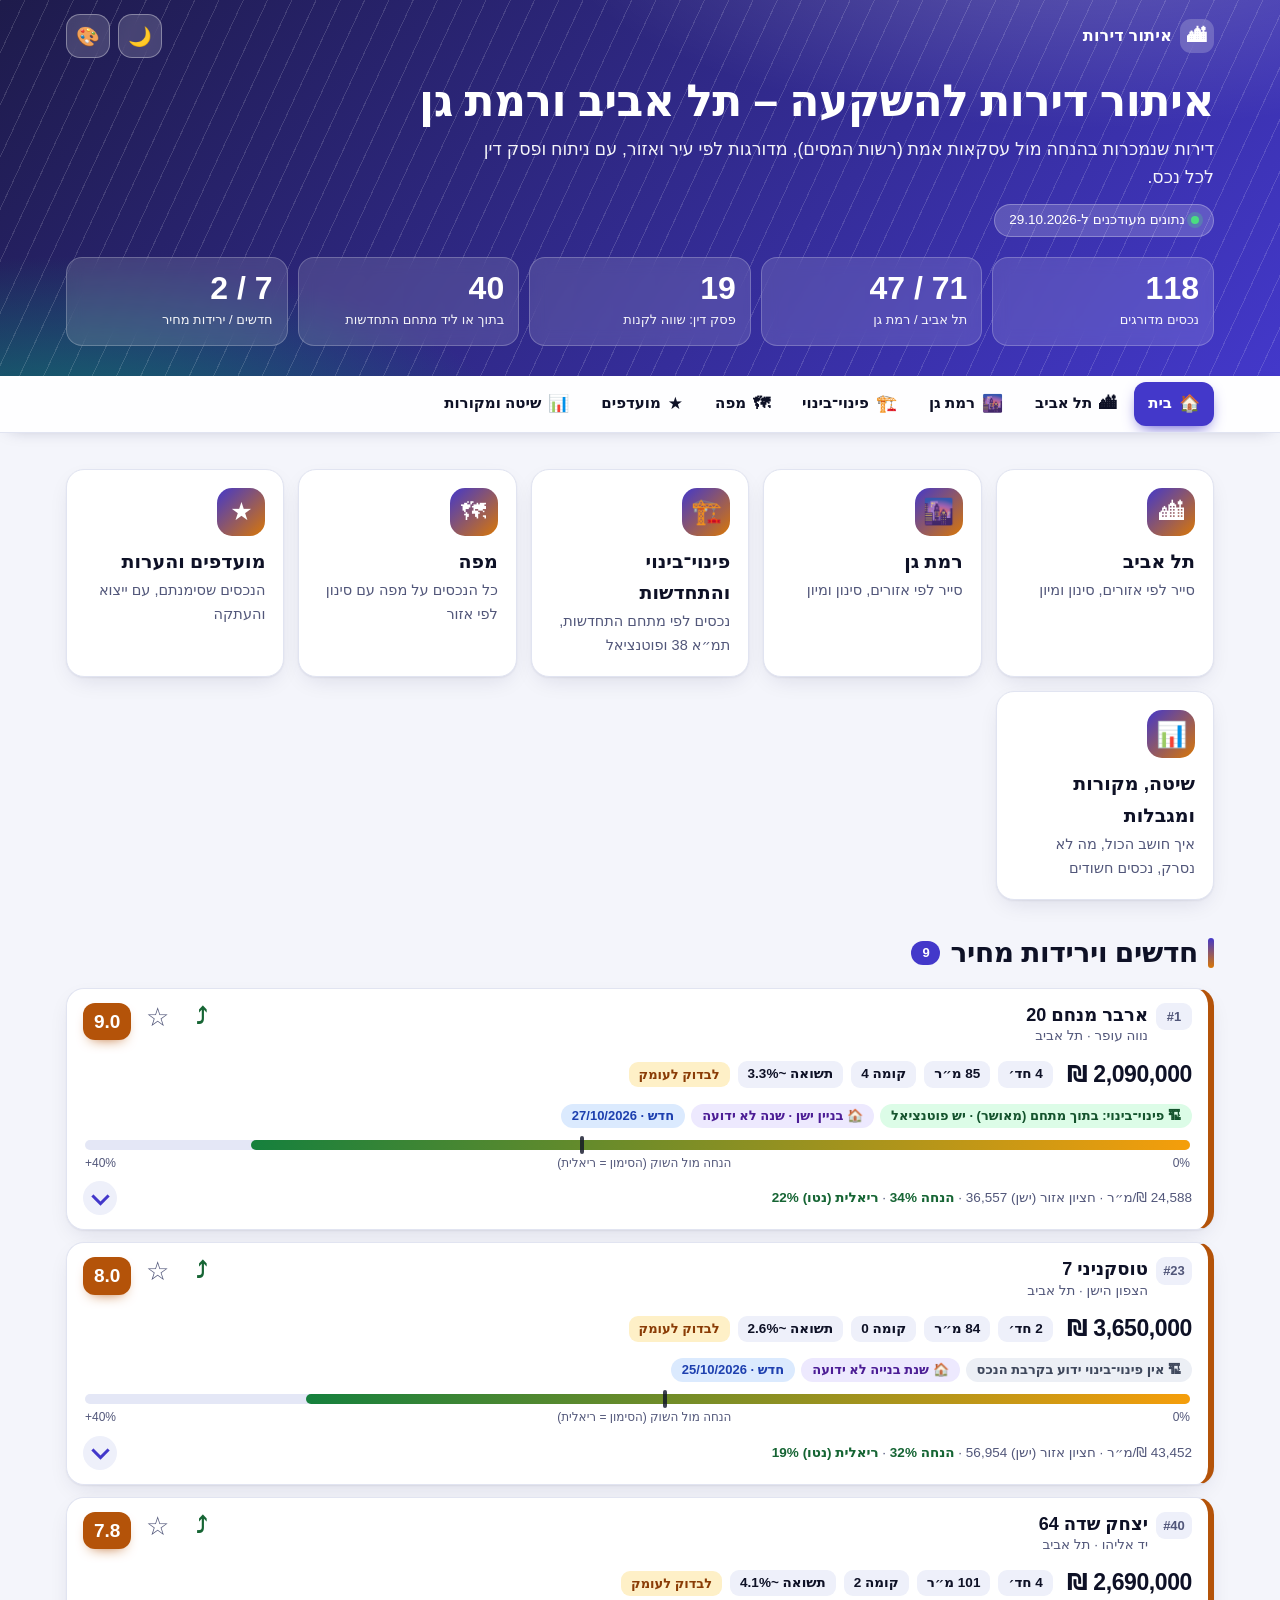
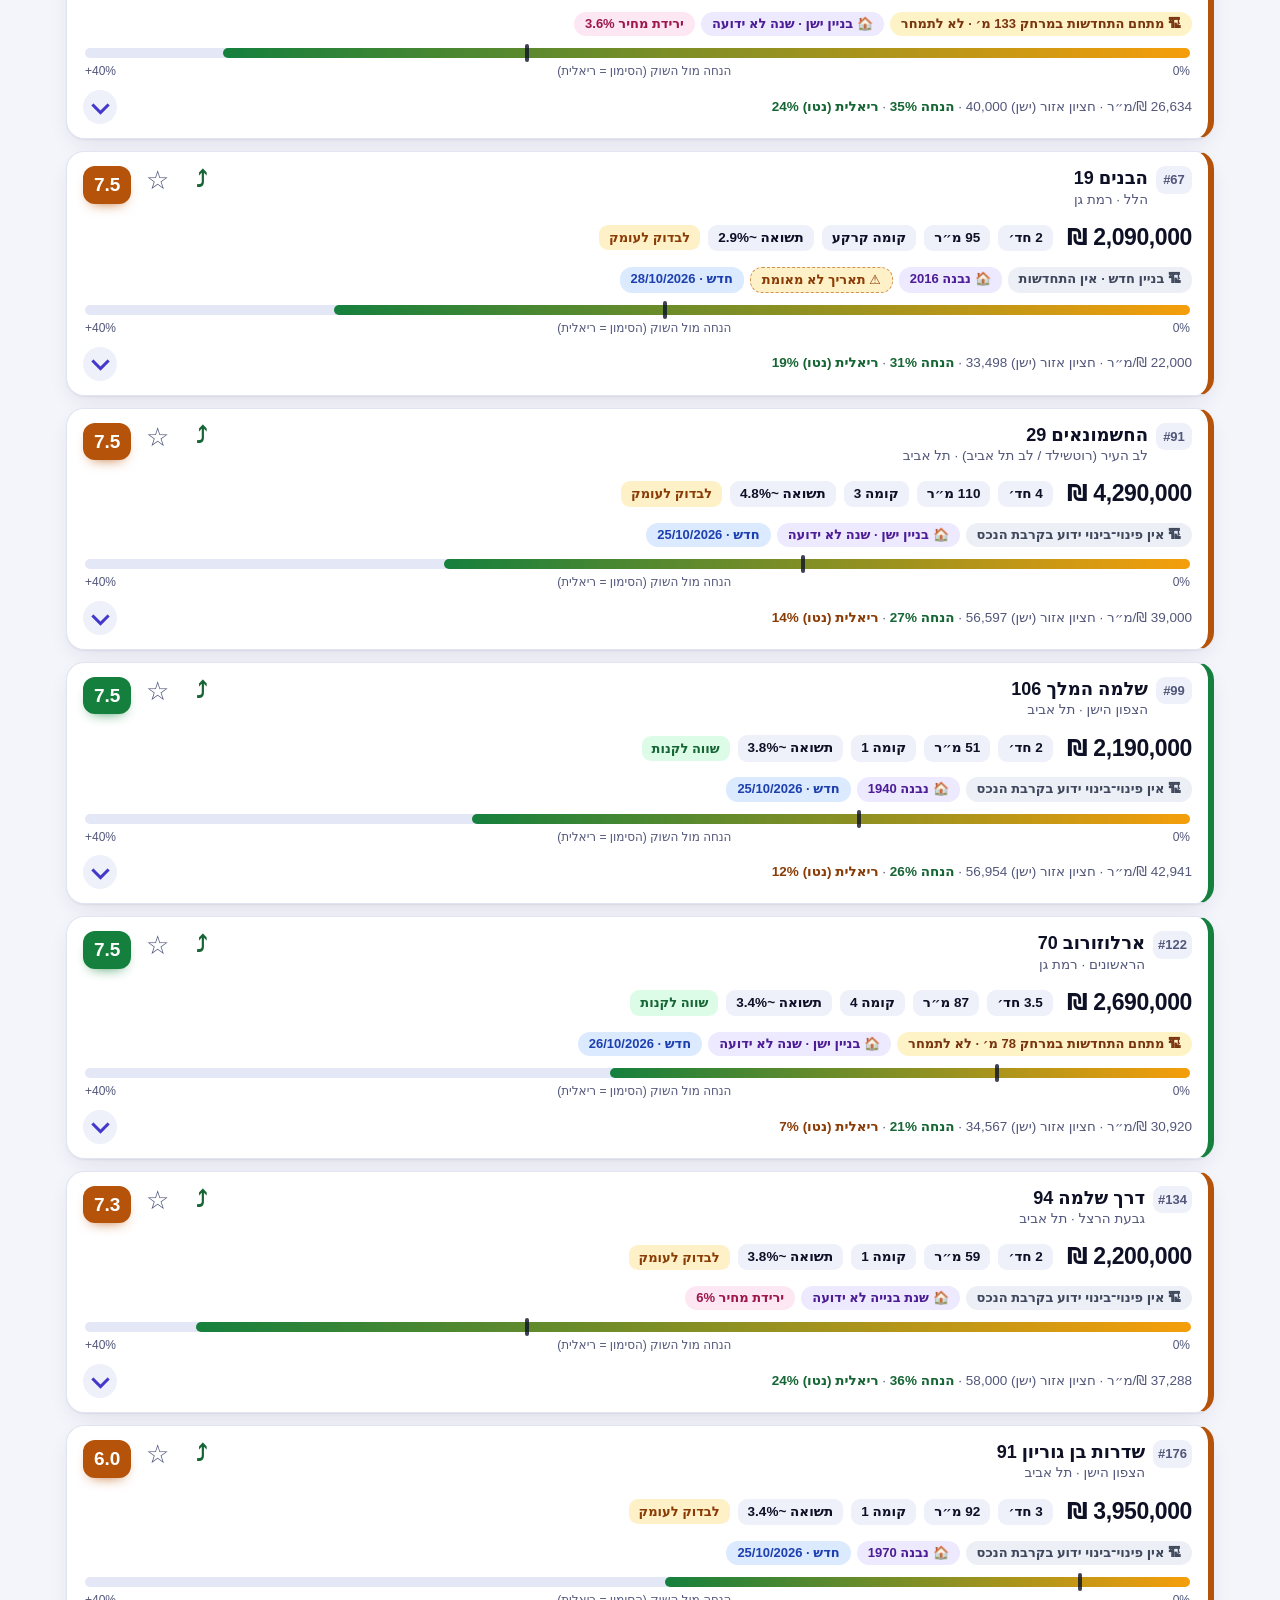
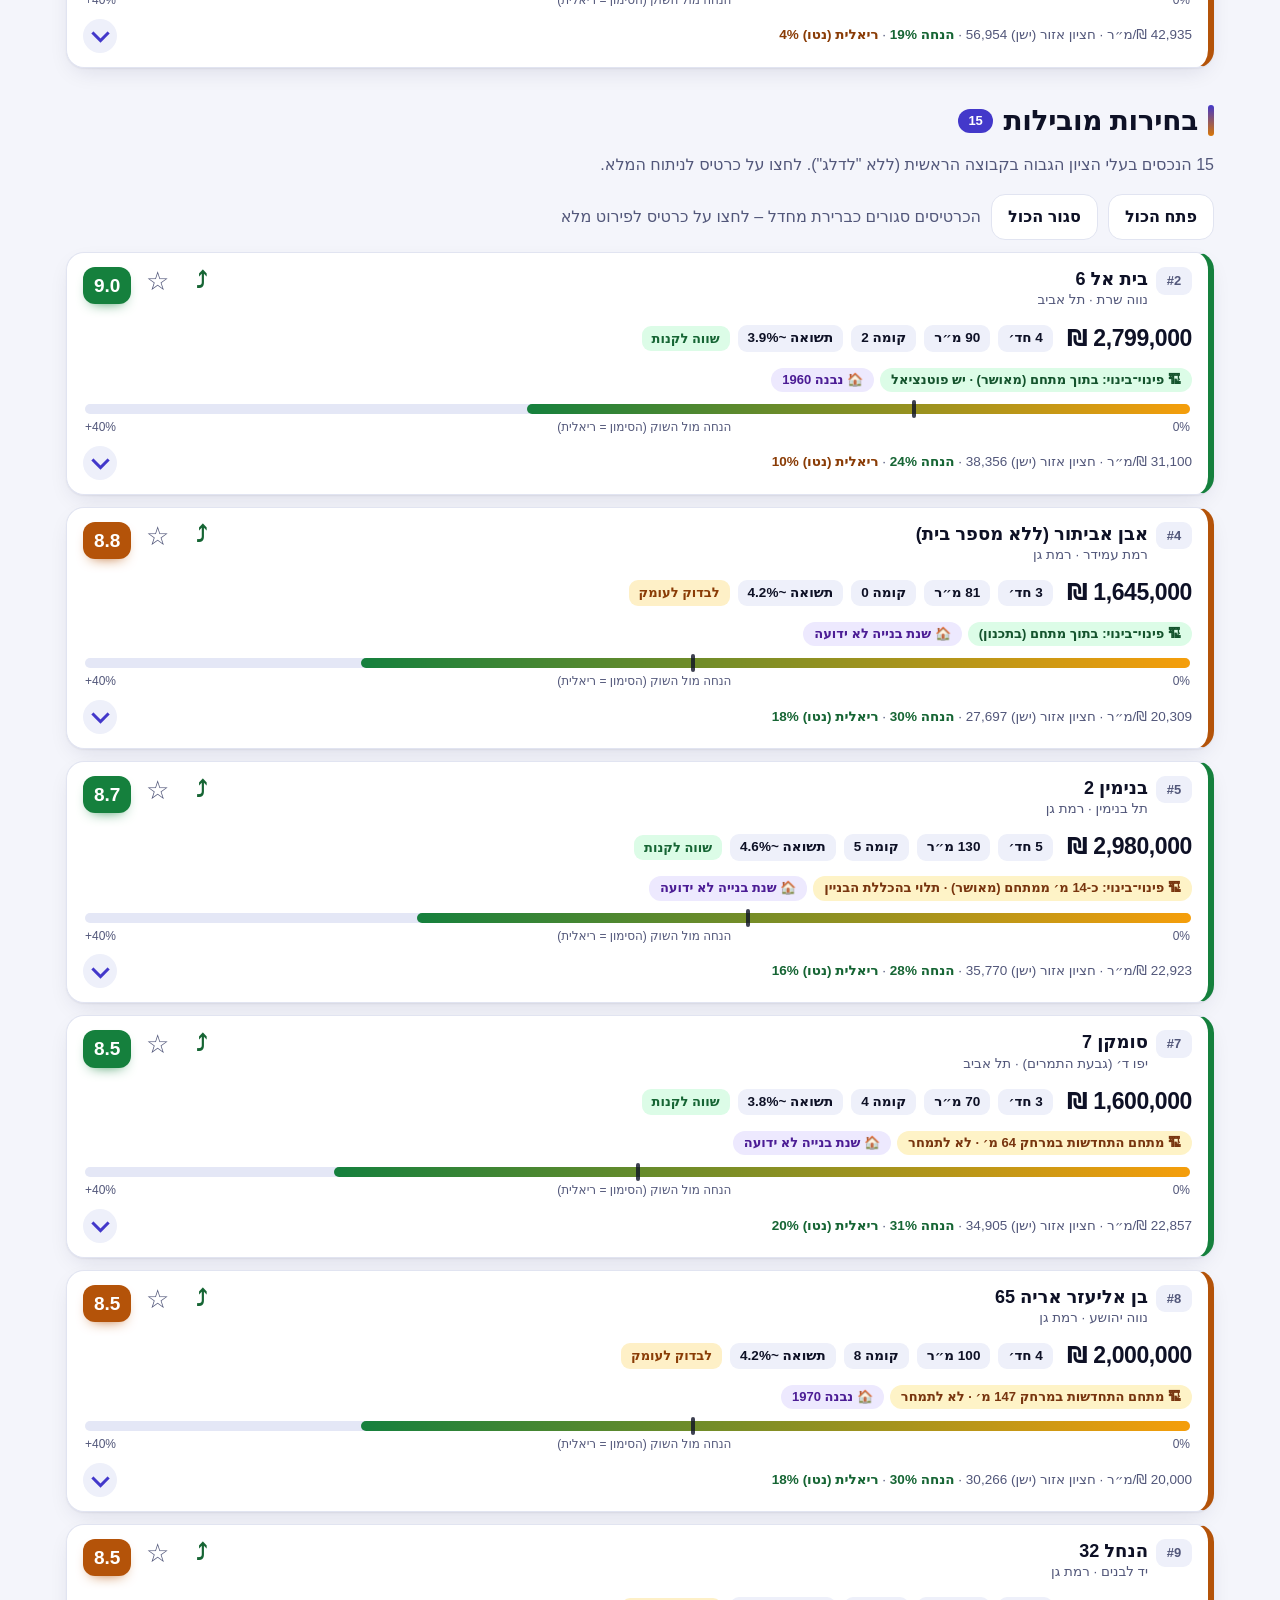
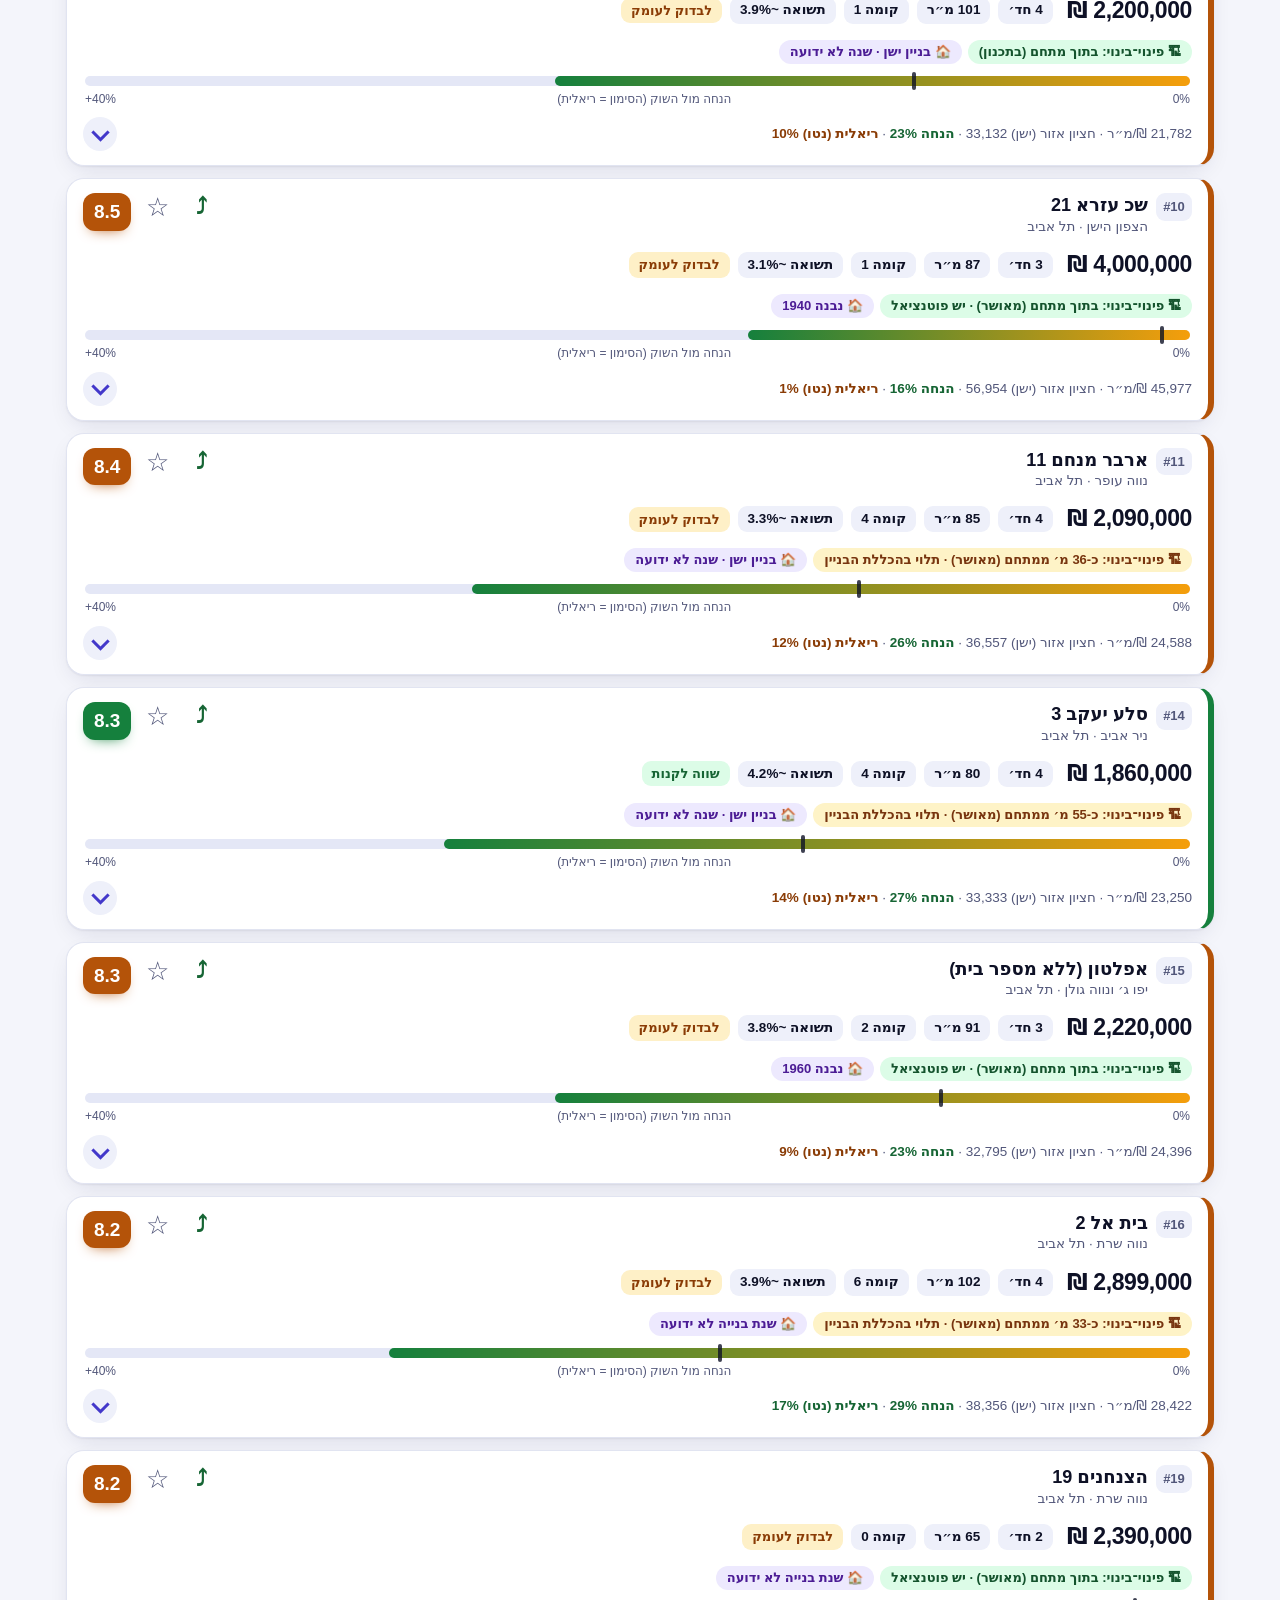
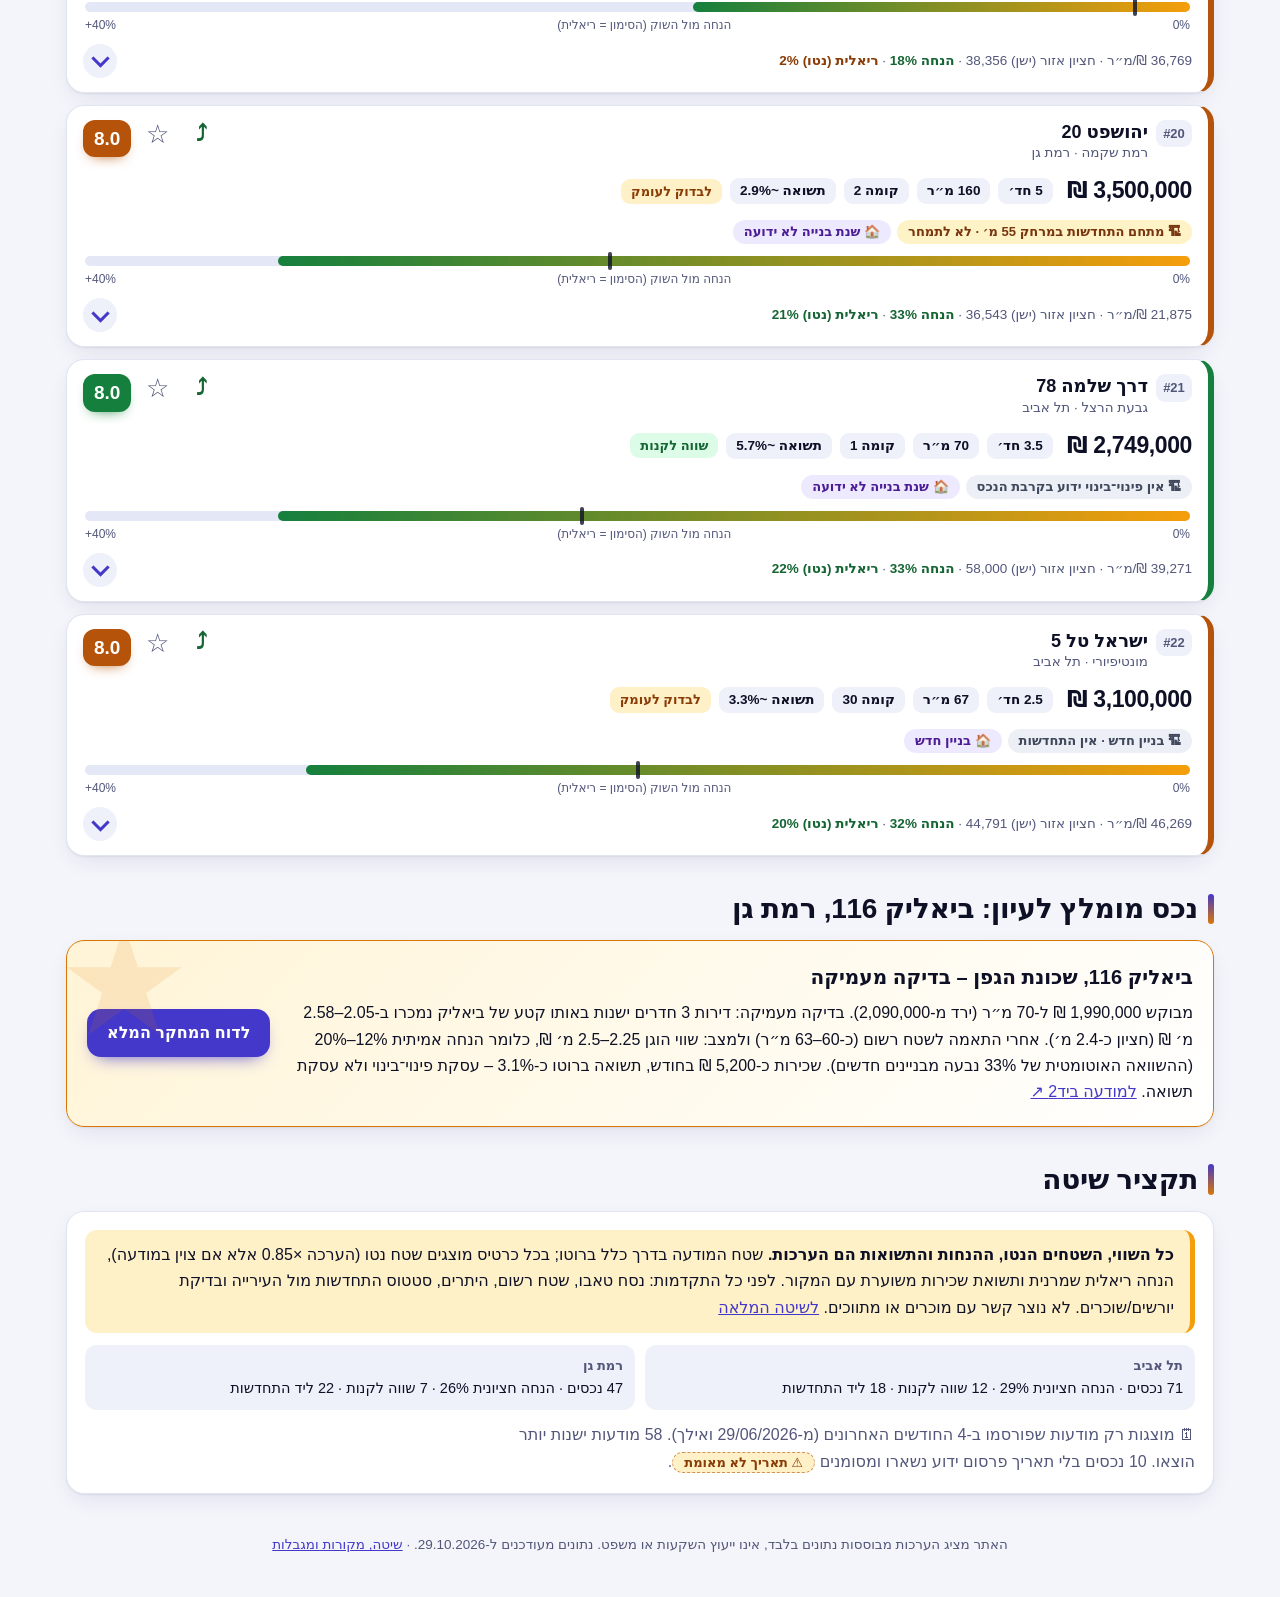
==== commit 07ed63e6: "עדכון 31/10: 118 נכסים, דף פינוי-בינוי, גרסה next4" ====
--- a/index.html
+++ b/index.html
@@ -15,14 +15,15 @@
  <div class="topbar"><a class="brandmark" href="index.html"><i aria-hidden="true">🏙</i><span>איתור דירות</span></a><div class="ctl" id="ctl"></div></div>
  <h1>איתור דירות להשקעה – תל אביב ורמת גן</h1>
  <div class="sub">דירות שנמכרות בהנחה מול עסקאות אמת (רשות המסים), מדורגות לפי עיר ואזור, עם ניתוח ופסק דין לכל נכס.</div>
- <span class="badge-date">נתונים מעודכנים ל-27.10.2026</span>
+ <span class="badge-date">נתונים מעודכנים ל-29.10.2026</span>
  <div class="metrics" id="metrics"></div>
 </div></header>
-<nav class="toc" aria-label="ניווט ראשי"><div class="wrap"><a href="index.html" class="cur" aria-current="page"><span class="ic" aria-hidden="true">🏠</span><span class="l">בית</span><span class="s" aria-hidden="true">בית</span></a><a href="tel-aviv.html"><span class="ic" aria-hidden="true">🏙</span><span class="l">תל אביב</span><span class="s" aria-hidden="true">ת״א</span></a><a href="ramat-gan.html"><span class="ic" aria-hidden="true">🌆</span><span class="l">רמת גן</span><span class="s" aria-hidden="true">ר״ג</span></a><a href="map.html"><span class="ic" aria-hidden="true">🗺</span><span class="l">מפה</span><span class="s" aria-hidden="true">מפה</span></a><a href="favorites.html"><span class="ic" aria-hidden="true">★</span><span class="l">מועדפים <span class="n" id="favN"></span></span><span class="s" aria-hidden="true">מועדפים</span></a><a href="methodology.html"><span class="ic" aria-hidden="true">📊</span><span class="l">שיטה ומקורות</span><span class="s" aria-hidden="true">שיטה</span></a></div></nav>
+<nav class="toc" aria-label="ניווט ראשי"><div class="wrap"><a href="index.html" class="cur" aria-current="page"><span class="ic" aria-hidden="true">🏠</span><span class="l">בית</span><span class="s" aria-hidden="true">בית</span></a><a href="tel-aviv.html"><span class="ic" aria-hidden="true">🏙</span><span class="l">תל אביב</span><span class="s" aria-hidden="true">ת״א</span></a><a href="ramat-gan.html"><span class="ic" aria-hidden="true">🌆</span><span class="l">רמת גן</span><span class="s" aria-hidden="true">ר״ג</span></a><a href="pinui-binui.html"><span class="ic" aria-hidden="true">🏗️</span><span class="l">פינוי־בינוי</span><span class="s" aria-hidden="true">פינוי־בינוי</span></a><a href="map.html"><span class="ic" aria-hidden="true">🗺</span><span class="l">מפה</span><span class="s" aria-hidden="true">מפה</span></a><a href="favorites.html"><span class="ic" aria-hidden="true">★</span><span class="l">מועדפים <span class="n" id="favN"></span></span><span class="s" aria-hidden="true">מועדפים</span></a><a href="methodology.html"><span class="ic" aria-hidden="true">📊</span><span class="l">שיטה ומקורות</span><span class="s" aria-hidden="true">שיטה</span></a></div></nav>
 <main class="wrap" id="main">
 <section class="blk"><div class="home-grid">
  <a class="tile" href="tel-aviv.html"><span class="ti" aria-hidden="true">🏙</span><b>תל אביב</b><span class="d">סייר לפי אזורים, סינון ומיון</span></a>
  <a class="tile" href="ramat-gan.html"><span class="ti" aria-hidden="true">🌆</span><b>רמת גן</b><span class="d">סייר לפי אזורים, סינון ומיון</span></a>
+ <a class="tile" href="pinui-binui.html"><span class="ti" aria-hidden="true">🏗️</span><b>פינוי־בינוי והתחדשות</b><span class="d">נכסים לפי מתחם התחדשות, תמ״א 38 ופוטנציאל</span></a>
  <a class="tile" href="map.html"><span class="ti" aria-hidden="true">🗺</span><b>מפה</b><span class="d">כל הנכסים על מפה עם סינון לפי אזור</span></a>
  <a class="tile" href="favorites.html"><span class="ti" aria-hidden="true">★</span><b>מועדפים והערות</b><span class="d">הנכסים שסימנתם, עם ייצוא והעתקה</span></a>
  <a class="tile" href="methodology.html"><span class="ti" aria-hidden="true">📊</span><b>שיטה, מקורות ומגבלות</b><span class="d">איך חושב הכול, מה לא נסרק, נכסים חשודים</span></a>
@@ -34,9 +35,9 @@
 <section class="blk" id="bialik"><h2>נכס מומלץ לעיון: ביאליק 116, רמת גן</h2>
  <div class="feat"><div class="t"><h3>ביאליק 116, שכונת הגפן – בדיקה מעמיקה</h3><div id="bialikTxt"></div></div><a class="btn" id="bialikRpt" href="favorites.html#rpt-yp9s9woxr">לדוח המחקר המלא</a></div></section>
 <section class="blk" id="summary"><h2>תקציר שיטה</h2><div class="panel"><div class="warn" style="margin-top:0"><b>כל השווי, השטחים הנטו, ההנחות והתשואות הם הערכות.</b> שטח המודעה בדרך כלל ברוטו; בכל כרטיס מוצגים שטח נטו (הערכה ×0.85 אלא אם צוין במודעה), הנחה ריאלית שמרנית ותשואת שכירות משוערת עם המקור. לפני כל התקדמות: נסח טאבו, שטח רשום, היתרים, סטטוס התחדשות מול העירייה ובדיקת יורשים/שוכרים. לא נוצר קשר עם מוכרים או מתווכים. <a href="methodology.html">לשיטה המלאה</a></div>
- <div class="snap" style="margin-top:12px" id="cityStats"></div></div></section>
+ <div class="snap" style="margin-top:12px" id="cityStats"></div><p class="lead" id="winInfo" style="margin:12px 0 0"></p></div></section>
 </main>
-<footer>האתר מציג הערכות מבוססות נתונים בלבד, אינו ייעוץ השקעות או משפט. נתונים מעודכנים ל-27.10.2026. · <a href="methodology.html">שיטה, מקורות ומגבלות</a></footer>
+<footer>האתר מציג הערכות מבוססות נתונים בלבד, אינו ייעוץ השקעות או משפט. נתונים מעודכנים ל-29.10.2026. · <a href="methodology.html">שיטה, מקורות ומגבלות</a></footer>
 <script src="data.js"></script>
 <script src="research.js"></script>
 <script src="app.js"></script>
--- a/app.css
+++ b/app.css
@@ -120,7 +120,7 @@
 .tile:hover::after{opacity:1;transform:none}
 
 /* ---- filters (NOT sticky) ---- */
-#explorer .filterbar{position:static;background:var(--card);border:1px solid var(--line);border-radius:var(--r);box-shadow:var(--shadow);padding:14px;margin:12px 0 16px}
+#explorer .filterbar,.filterbar{position:static;background:var(--card);border:1px solid var(--line);border-radius:var(--r);box-shadow:var(--shadow);padding:14px;margin:12px 0 16px}
 .fb-top{display:flex;gap:10px;align-items:center;flex-wrap:wrap}
 input,select{font:inherit;color:var(--ink);background:var(--card);border:1.5px solid var(--line);border-radius:12px;min-height:48px;padding:0 12px;width:100%;transition:border-color .15s,box-shadow .15s}
 input:hover,select:hover{border-color:var(--mut)}
@@ -324,3 +324,101 @@
 }
 @media (max-width:380px){.home-grid{grid-template-columns:1fr}}
 @media print{nav.toc,.filterbar,.totop,.ctl{display:none}details.card .cbody{display:block}}
+
+/* ==== v4: range filters, pinui-binui page, redesigned open card ==== */
+.fb-top select#fSort{flex:0 1 200px;width:auto}
+.fb-top #togf{flex:none}
+#togf .fcn{display:inline-grid;place-items:center;min-width:22px;height:22px;border-radius:99px;background:var(--acc);color:#fff;font-size:12.5px;font-weight:900;padding:0 6px}
+#togf.has{border-color:var(--acc)}
+.filterbar.open .fb-grid{max-height:none}
+.rngs{grid-column:1/-1;display:grid;grid-template-columns:repeat(auto-fit,minmax(210px,1fr));gap:12px}
+.rng .rr{display:flex;align-items:center;gap:6px}
+.rng .rr input{min-width:0;flex:1 1 0;text-align:center;padding:0 8px;-moz-appearance:textfield}
+.rng .rr span{color:var(--mut);font-weight:800}
+.fb-note{grid-column:1/-1;margin:0;font-size:13px;color:var(--mut)}
+.fb-btns{display:flex;gap:8px;flex-wrap:wrap}
+.btn.rst{color:var(--skip);border-color:color-mix(in srgb,var(--sskip) 45%,var(--line))}
+.mapadv{margin:0 0 12px}
+.mapadv .fb-top .btn{flex:1 1 160px}
+/* pinui page */
+.rcats{display:grid;grid-template-columns:repeat(auto-fit,minmax(200px,1fr));gap:10px}
+.rcat{background:var(--card);border:1px solid var(--line);border-top:4px solid var(--brand);border-radius:var(--r2);padding:12px 14px;box-shadow:var(--shadow);font-size:14px;color:var(--mut)}
+.rcat b{display:block;color:var(--ink);font-size:15.5px;margin-bottom:2px}
+.rcat.ap{border-top-color:var(--sbuy)}.rcat.pl{border-top-color:var(--schk)}.rcat.t{border-top-color:#2563eb}.rcat.p{border-top-color:#8b5cf6}
+.ren-h{display:flex;align-items:center;gap:8px;font-size:19px;margin:22px 0 6px}
+.ren-h i{font-style:normal}
+details.cmp>summary,details.t38>summary,details.pot>summary{flex-wrap:wrap;row-gap:6px}
+details.area .cn{display:flex;flex-direction:column;min-width:0;flex:1 1 180px;line-height:1.3}
+details.area .cn small{font-weight:500;font-size:13px;color:var(--mut)}
+details.area .st{font-size:13px;font-weight:800;border-radius:99px;padding:2px 10px;white-space:nowrap}
+.st.ap{background:var(--buybg);color:var(--buy)}.st.pl{background:var(--chkbg);color:var(--chk)}
+details.area .u{font-size:13px;font-weight:700;background:var(--soft);border-radius:99px;padding:2px 10px;white-space:nowrap}
+details.cmp.ap{border-inline-start:5px solid var(--sbuy)}details.cmp.pl{border-inline-start:5px solid var(--schk)}
+details.t38{border-inline-start:5px solid #2563eb}details.pot{border-inline-start:5px solid #8b5cf6}
+/* open card */
+.kpis{display:grid;grid-template-columns:repeat(5,minmax(0,1fr));gap:10px;margin:16px 0 12px}
+.kpi{background:linear-gradient(160deg,var(--soft),var(--card));border:1px solid var(--line);border-radius:16px;padding:10px 12px;min-width:0}
+.kpi .kl{display:block;font-size:12.5px;font-weight:700;color:var(--mut)}
+.kpi b{display:block;font-size:21px;font-weight:900;letter-spacing:-.3px;line-height:1.25;white-space:nowrap;overflow:hidden;text-overflow:ellipsis}
+.kpi .ks{display:block;font-size:12px;color:var(--mut);line-height:1.35}
+.kpi.dk.good{background:var(--buybg);border-color:color-mix(in srgb,var(--sbuy) 40%,transparent)}.kpi.dk.good b{color:var(--buy)}
+.kpi.dk.mid{background:var(--chkbg);border-color:color-mix(in srgb,var(--schk) 40%,transparent)}.kpi.dk.mid b{color:var(--chk)}
+.kpi.dk.bad{background:var(--skipbg);border-color:color-mix(in srgb,var(--sskip) 40%,transparent)}.kpi.dk.bad b{color:var(--skip)}
+.tools.act{margin:4px 0 14px;gap:8px}
+.tools.act .btn{min-height:44px;padding:0 14px;font-size:14.5px}
+.ana{background:color-mix(in srgb,var(--soft) 70%,var(--card));border-radius:var(--r);padding:4px 16px 8px;margin:0 0 14px;border:1px solid var(--line)}
+.ana .verdict{margin:12px 0 6px;font-size:15.5px}
+.ana p{font-size:15px;line-height:1.75;margin:8px 0}
+.secs{display:grid;grid-template-columns:1fr 1fr;gap:12px;margin:0 0 14px}
+.cs{border:1px solid var(--line);border-radius:var(--r);padding:10px 14px 6px;background:var(--card);min-width:0}
+.cs h4{margin:2px 0 6px;font-size:15.5px;display:flex;align-items:center;gap:8px;color:var(--lnk)}
+.cs h4 i{font-style:normal;display:grid;place-items:center;width:30px;height:30px;border-radius:10px;background:var(--soft);font-size:16px}
+.cs dl{margin:0}
+.cs .r{display:grid;grid-template-columns:minmax(110px,42%) 1fr;gap:10px;padding:7px 0;border-top:1px solid var(--line);font-size:14.5px;align-items:start}
+.cs .r:first-child{border-top:0}
+.cs dt{color:var(--mut);font-size:13.5px;font-weight:600}
+.cs dd{margin:0;font-weight:600;min-width:0;overflow-wrap:anywhere}
+.cs .r.sp{display:block}
+details.nfo{display:inline;margin-inline-start:4px}
+details.nfo>summary{display:inline-grid;place-items:center;width:20px;height:20px;border-radius:50%;background:var(--soft2);color:var(--mut);font:italic 800 12px/1 Georgia,serif;cursor:pointer;list-style:none;vertical-align:1px}
+details.nfo>summary::-webkit-details-marker{display:none}
+details.nfo[open]>summary{background:var(--brand);color:var(--on-brand)}
+details.nfo .nt{display:block;margin-top:6px;font-size:13px;font-weight:400;color:var(--mut);background:var(--soft);border-radius:10px;padding:8px 10px;line-height:1.55}
+.ctools{display:grid;grid-template-columns:1fr 1fr;gap:12px;align-items:start}
+.ctools .mort{margin:0}
+.nbox label{font-size:13.5px;font-weight:700;color:var(--mut);display:block;margin-bottom:4px}
+@media (max-width:900px){.kpis{grid-template-columns:repeat(3,minmax(0,1fr))}}
+@media (max-width:760px){
+ .secs,.ctools{grid-template-columns:1fr}
+ .kpis{grid-template-columns:1fr 1fr;gap:8px}
+ .kpis .kpi:first-child{grid-column:1/-1}
+ .kpi b{font-size:19px}
+ .tools.act .btn{flex:1 1 130px}
+ .fb-top select#fSort{flex:1 1 140px!important}
+ .rngs{grid-template-columns:1fr}
+ .cs .r{grid-template-columns:minmax(96px,40%) 1fr}
+ nav.toc .wrap{padding:4px 2px;gap:0}
+ nav.toc a{font-size:10.5px;padding:4px 1px;letter-spacing:-.2px}
+ nav.toc a .s{white-space:nowrap;overflow:hidden;text-overflow:ellipsis;max-width:100%}
+ nav.toc a .ic{font-size:20px}
+}
+@media (max-width:370px){nav.toc a{font-size:9.5px}nav.toc a .ic{font-size:18px}}
+.bdg.nod{background:var(--chkbg);color:var(--chk);border:1px dashed color-mix(in srgb,var(--schk) 60%,transparent)}
+.kpis.k6{grid-template-columns:repeat(6,minmax(0,1fr))}
+.kpi.good .ks{color:var(--buy);font-weight:700}.kpi.bad .ks{color:var(--skip);font-weight:700}
+.kpi.rn.yes{background:var(--yes-bg)}.kpi.rn.yes b{color:var(--yes-tx)}.kpi.rn.maybe{background:var(--maybe-bg)}.kpi.rn.maybe b{color:var(--maybe-tx)}
+.kpi b{font-size:22px}
+.vline{display:flex;align-items:center;gap:10px;margin:0 0 12px;min-width:0}
+.vline .v{font-size:14px;padding:4px 12px;flex:none}
+.vline .vt{font-size:14px;color:var(--mut);white-space:nowrap;overflow:hidden;text-overflow:ellipsis;min-width:0}
+.fn{font-size:12px;color:var(--mut);margin:-4px 0 10px}
+details.full{border-top:1px dashed var(--line);margin-top:4px}
+details.full>summary{list-style:none;cursor:pointer;display:flex;align-items:center;justify-content:center;gap:8px;min-height:46px;font-weight:800;color:var(--lnk);border-radius:12px;margin-top:8px;background:var(--soft)}
+details.full>summary::-webkit-details-marker{display:none}
+details.full>summary::after{content:"▾";transition:transform .2s}
+details.full[open]>summary::after{transform:rotate(180deg)}
+.fullb{padding-top:12px}
+@media (max-width:1000px){.kpis.k6{grid-template-columns:repeat(3,minmax(0,1fr))}}
+@media (max-width:760px){.kpis.k6{grid-template-columns:1fr 1fr}.kpis.k6 .kpi:first-child{grid-column:auto}.kpi b{font-size:20px}}
+@media (max-width:760px){.kpis.k6 .kpi b{font-size:clamp(17px,5.2vw,21px)}}
+@media (max-width:760px){.rngs{grid-template-columns:1fr 1fr;gap:10px}.rng .rr{gap:3px}.rng .rr input{padding:0 4px}.rng label{font-size:12.5px}}
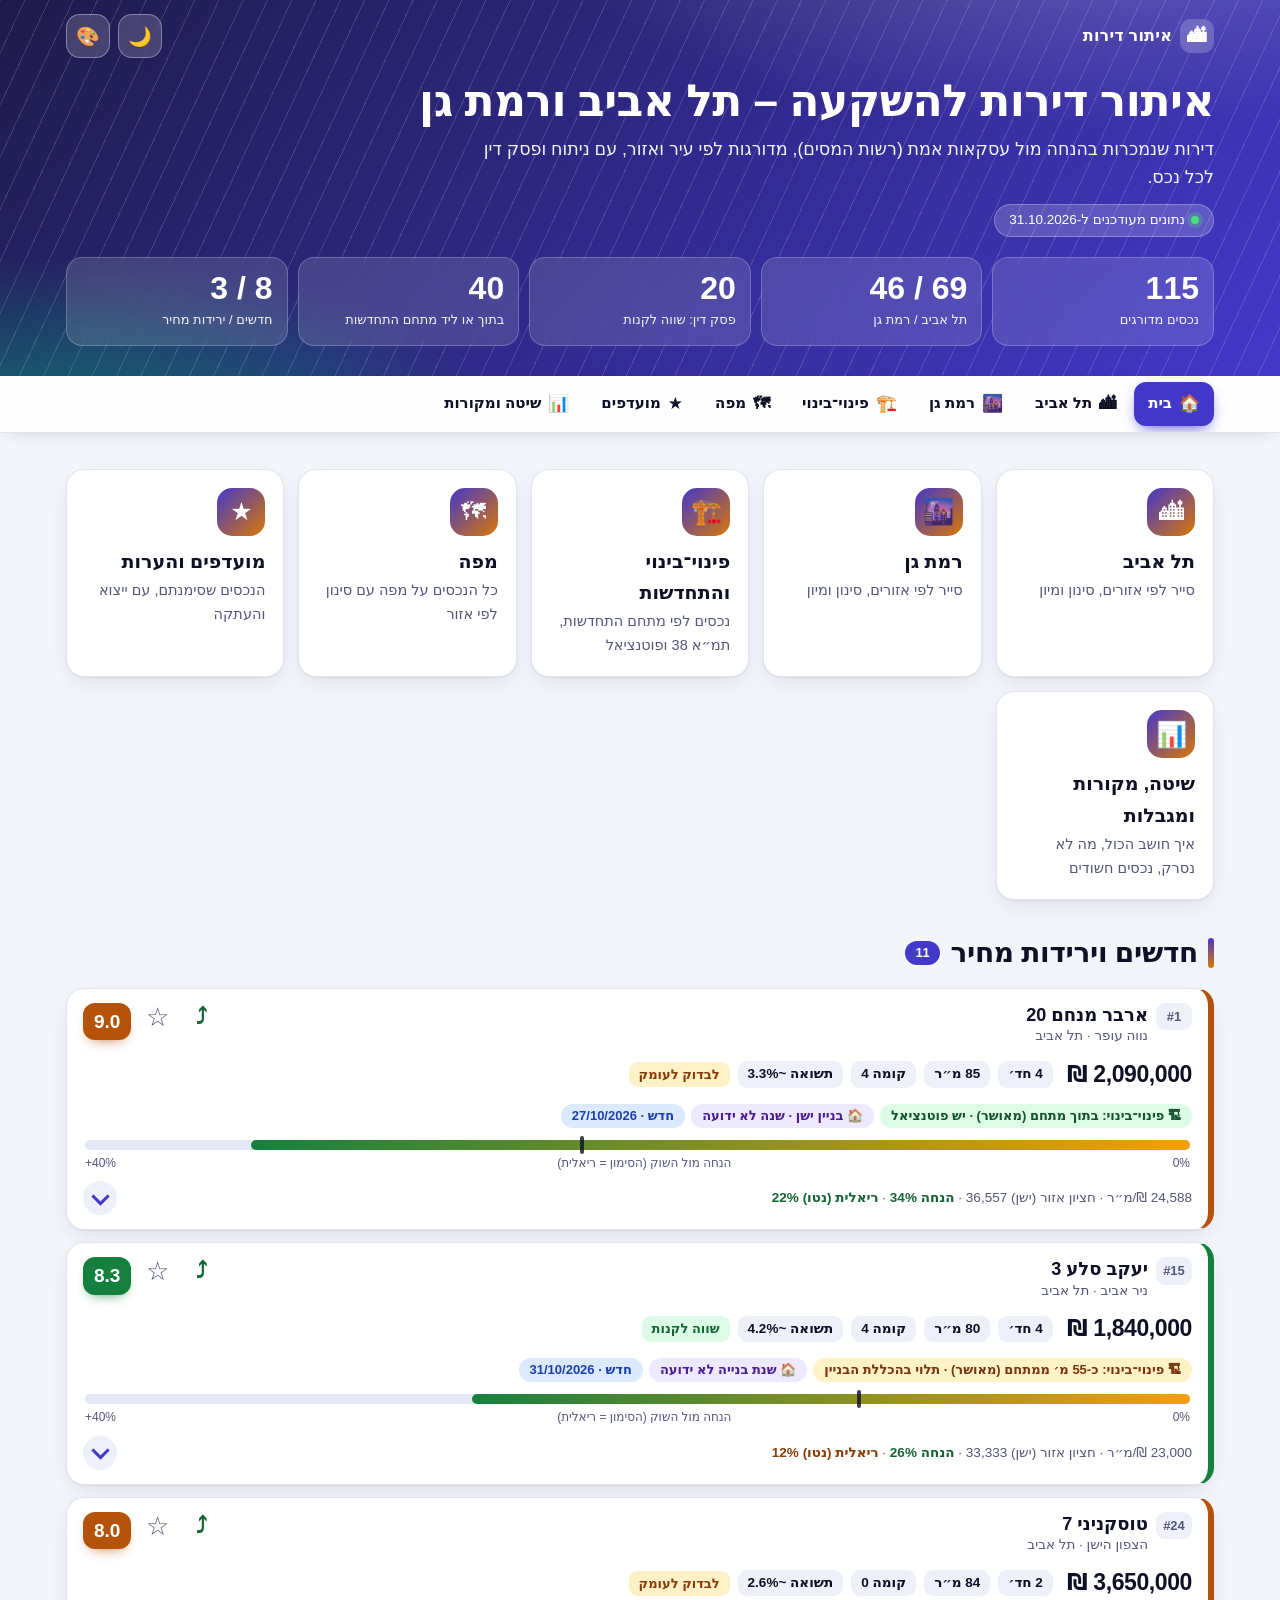
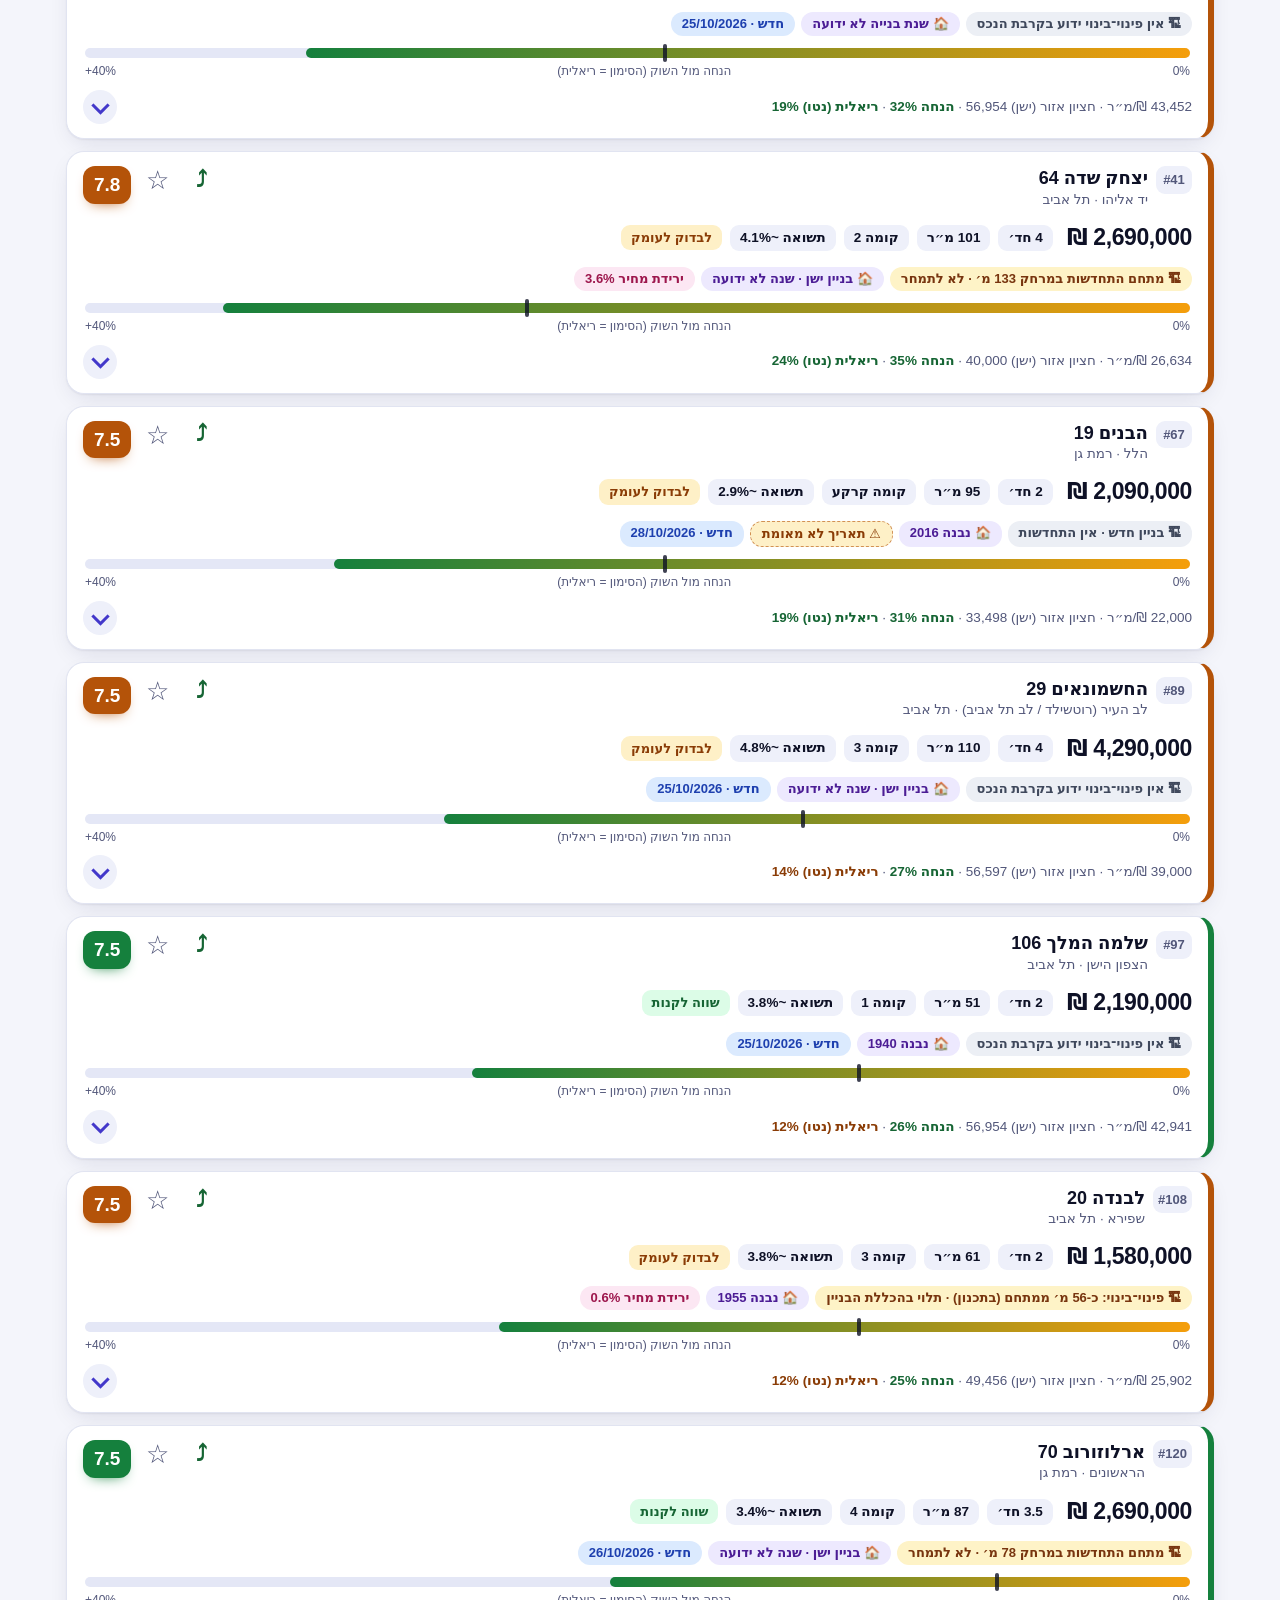
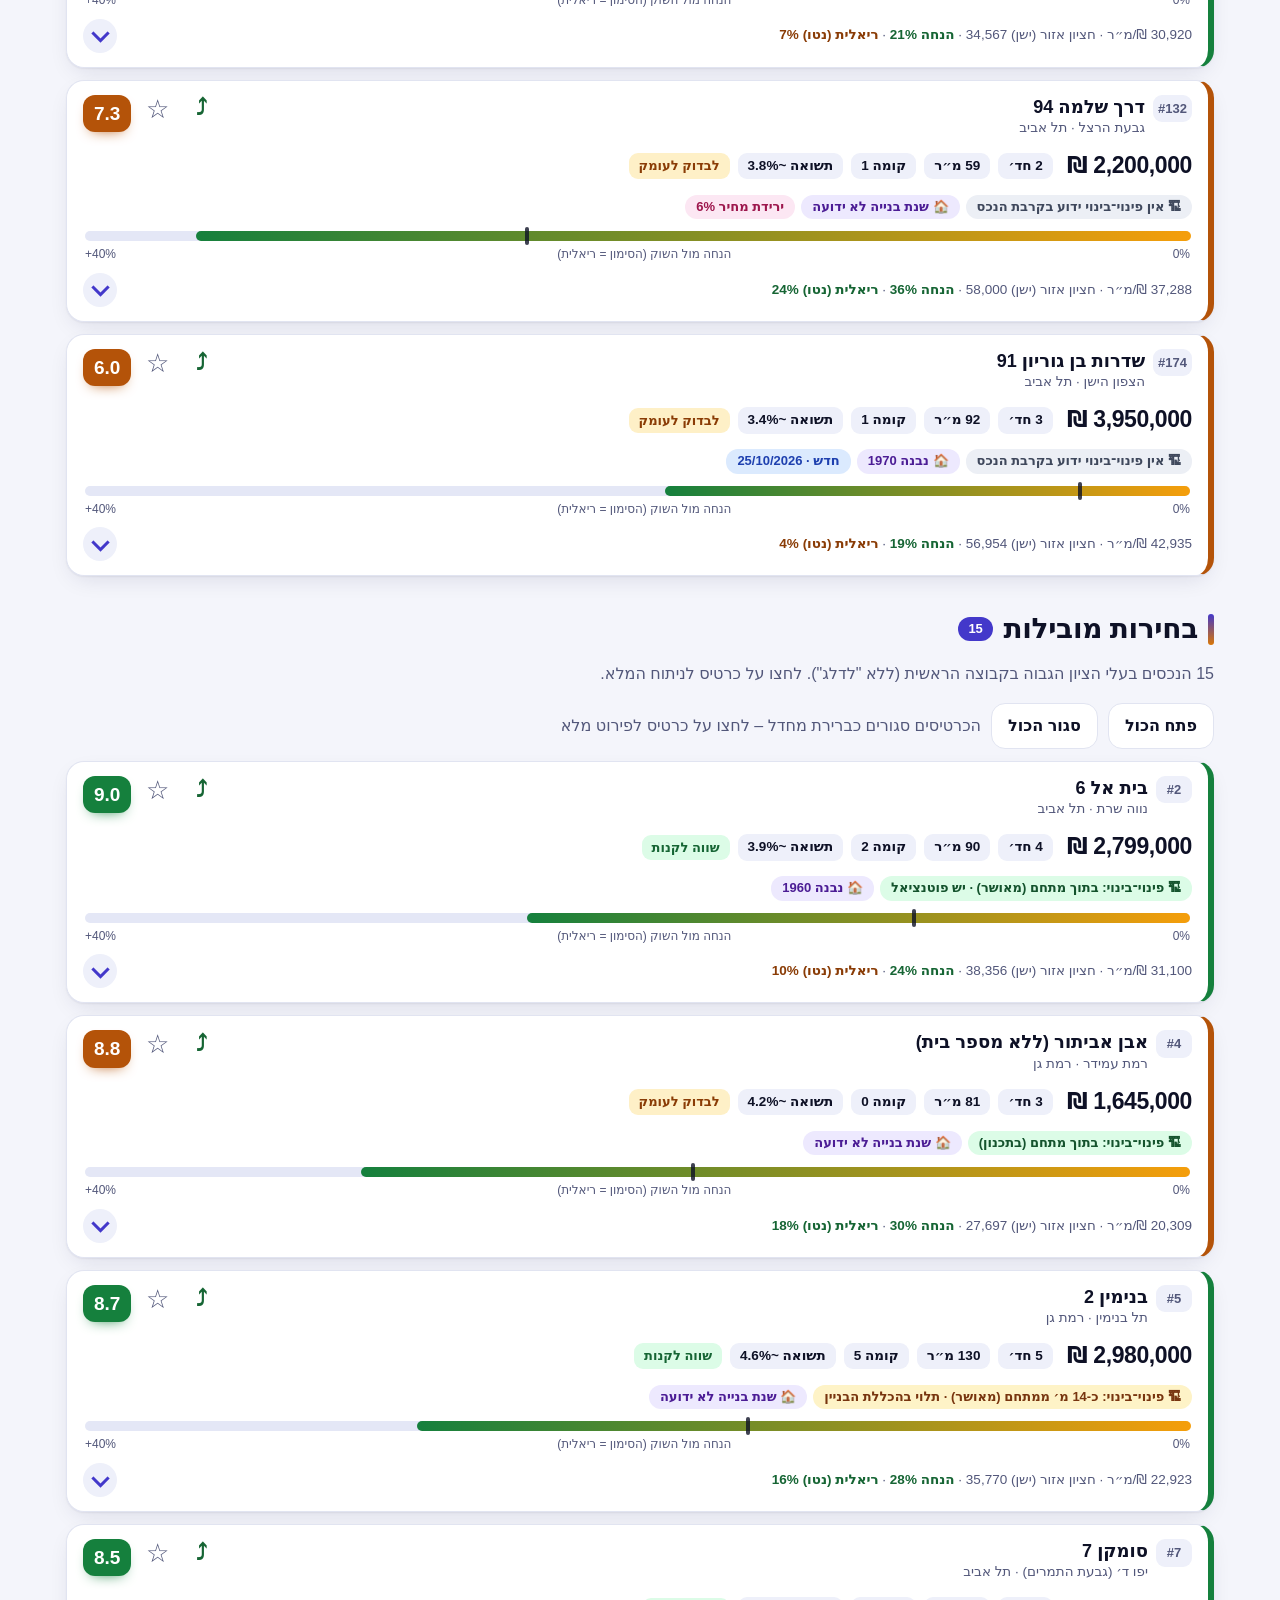
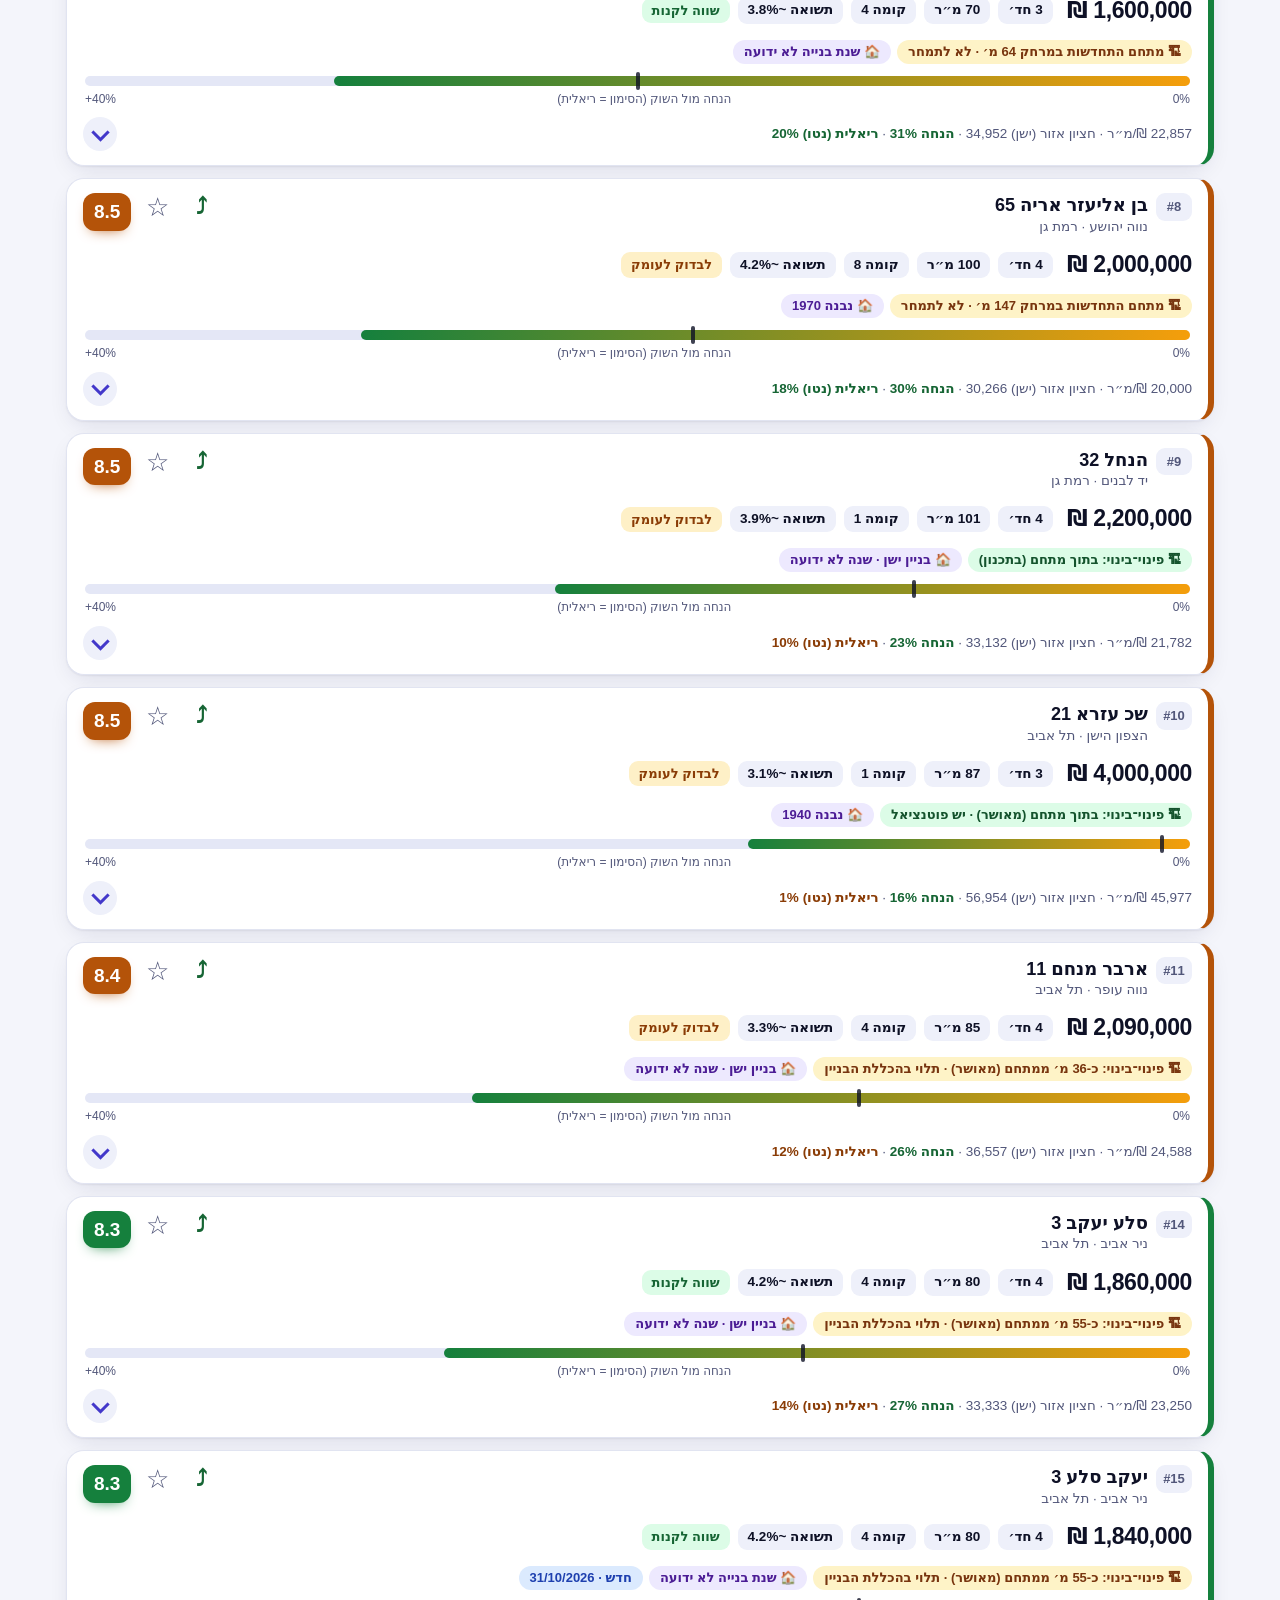
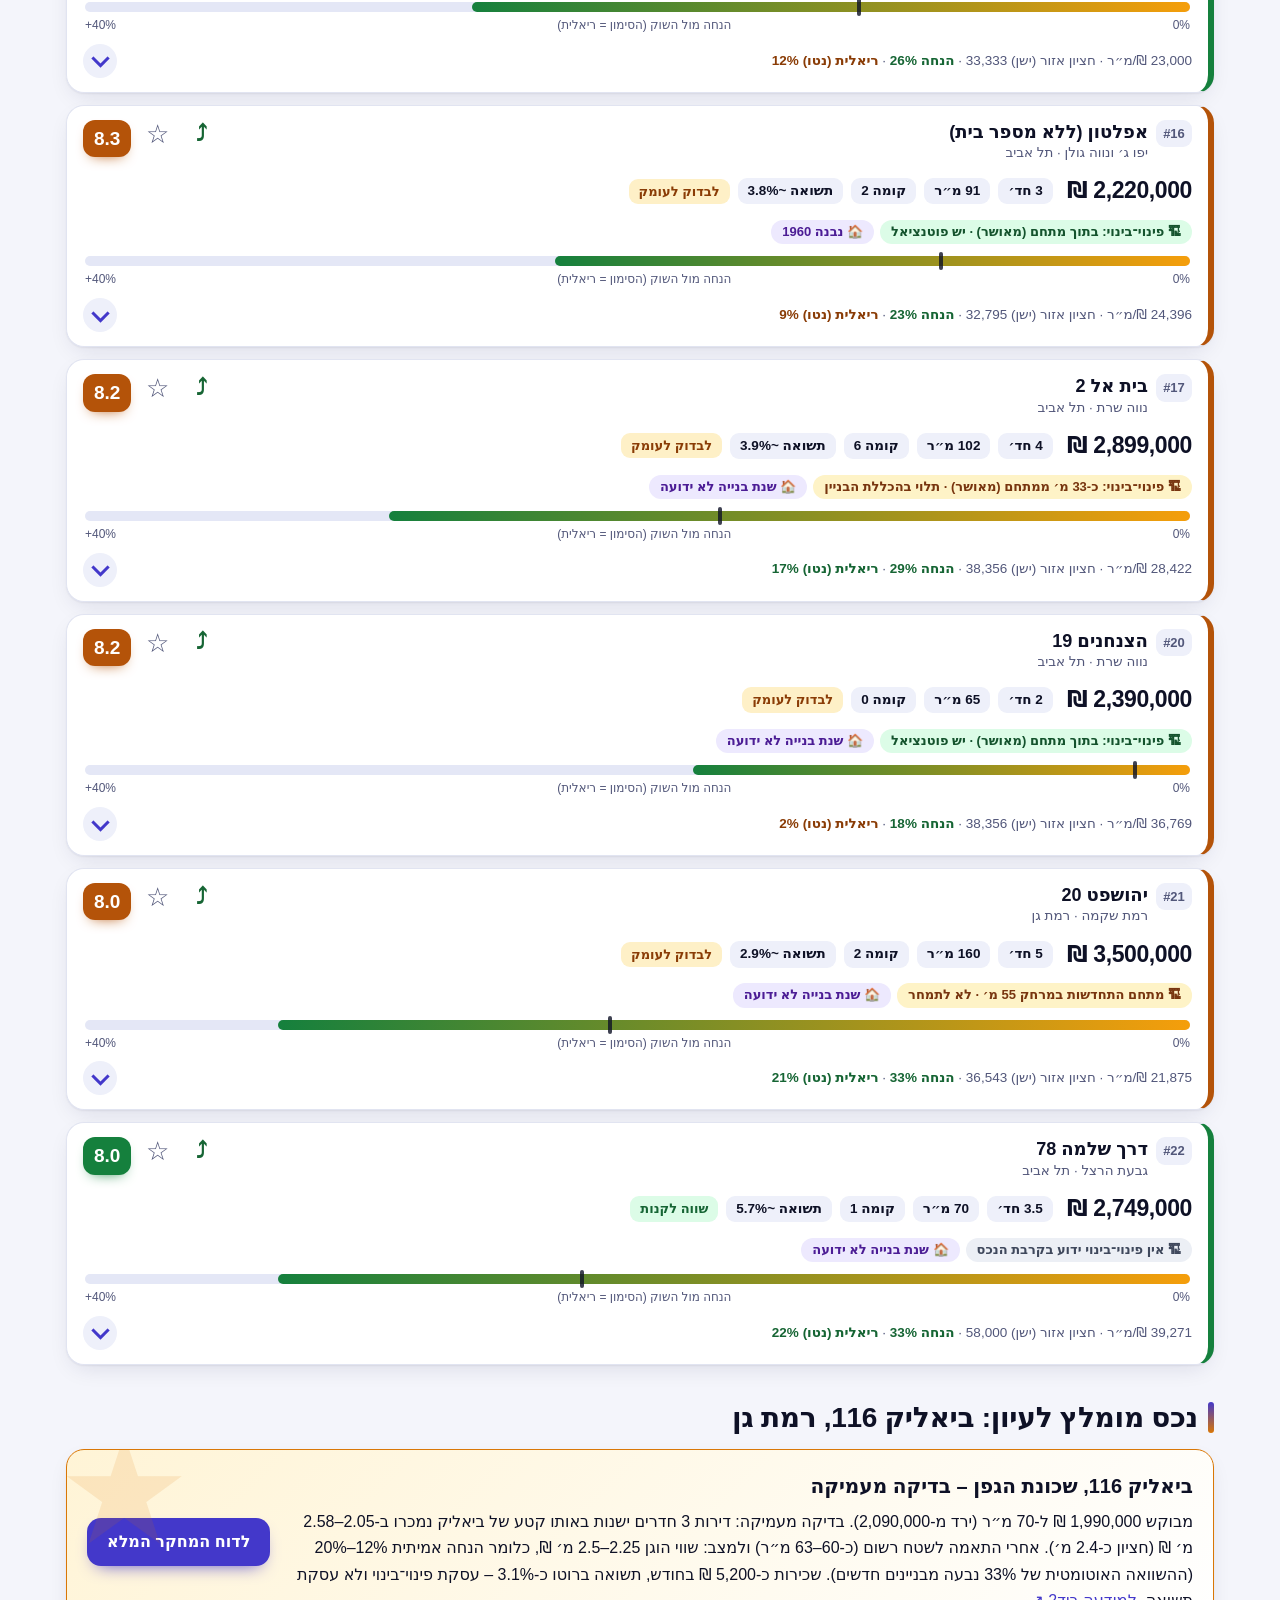
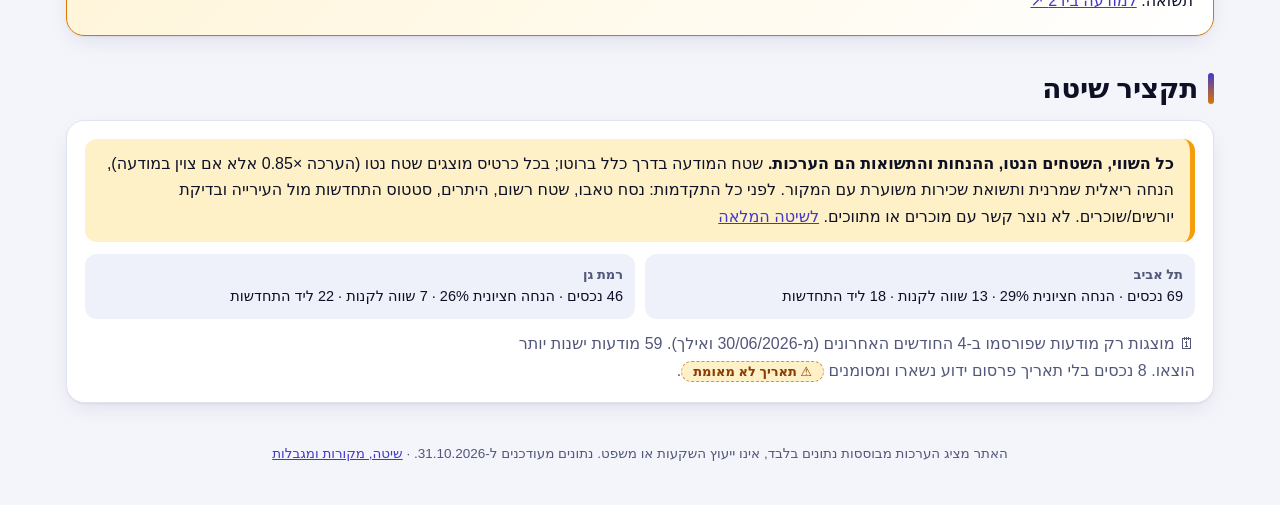
==== commit 3eca858b: "Publish next6: Yad2 browser scan 31/10, 115 listings" ====
--- a/index.html
+++ b/index.html
@@ -15,7 +15,7 @@
  <div class="topbar"><a class="brandmark" href="index.html"><i aria-hidden="true">🏙</i><span>איתור דירות</span></a><div class="ctl" id="ctl"></div></div>
  <h1>איתור דירות להשקעה – תל אביב ורמת גן</h1>
  <div class="sub">דירות שנמכרות בהנחה מול עסקאות אמת (רשות המסים), מדורגות לפי עיר ואזור, עם ניתוח ופסק דין לכל נכס.</div>
- <span class="badge-date">נתונים מעודכנים ל-29.10.2026</span>
+ <span class="badge-date">נתונים מעודכנים ל-31.10.2026</span>
  <div class="metrics" id="metrics"></div>
 </div></header>
 <nav class="toc" aria-label="ניווט ראשי"><div class="wrap"><a href="index.html" class="cur" aria-current="page"><span class="ic" aria-hidden="true">🏠</span><span class="l">בית</span><span class="s" aria-hidden="true">בית</span></a><a href="tel-aviv.html"><span class="ic" aria-hidden="true">🏙</span><span class="l">תל אביב</span><span class="s" aria-hidden="true">ת״א</span></a><a href="ramat-gan.html"><span class="ic" aria-hidden="true">🌆</span><span class="l">רמת גן</span><span class="s" aria-hidden="true">ר״ג</span></a><a href="pinui-binui.html"><span class="ic" aria-hidden="true">🏗️</span><span class="l">פינוי־בינוי</span><span class="s" aria-hidden="true">פינוי־בינוי</span></a><a href="map.html"><span class="ic" aria-hidden="true">🗺</span><span class="l">מפה</span><span class="s" aria-hidden="true">מפה</span></a><a href="favorites.html"><span class="ic" aria-hidden="true">★</span><span class="l">מועדפים <span class="n" id="favN"></span></span><span class="s" aria-hidden="true">מועדפים</span></a><a href="methodology.html"><span class="ic" aria-hidden="true">📊</span><span class="l">שיטה ומקורות</span><span class="s" aria-hidden="true">שיטה</span></a></div></nav>
@@ -37,7 +37,7 @@
 <section class="blk" id="summary"><h2>תקציר שיטה</h2><div class="panel"><div class="warn" style="margin-top:0"><b>כל השווי, השטחים הנטו, ההנחות והתשואות הם הערכות.</b> שטח המודעה בדרך כלל ברוטו; בכל כרטיס מוצגים שטח נטו (הערכה ×0.85 אלא אם צוין במודעה), הנחה ריאלית שמרנית ותשואת שכירות משוערת עם המקור. לפני כל התקדמות: נסח טאבו, שטח רשום, היתרים, סטטוס התחדשות מול העירייה ובדיקת יורשים/שוכרים. לא נוצר קשר עם מוכרים או מתווכים. <a href="methodology.html">לשיטה המלאה</a></div>
  <div class="snap" style="margin-top:12px" id="cityStats"></div><p class="lead" id="winInfo" style="margin:12px 0 0"></p></div></section>
 </main>
-<footer>האתר מציג הערכות מבוססות נתונים בלבד, אינו ייעוץ השקעות או משפט. נתונים מעודכנים ל-29.10.2026. · <a href="methodology.html">שיטה, מקורות ומגבלות</a></footer>
+<footer>האתר מציג הערכות מבוססות נתונים בלבד, אינו ייעוץ השקעות או משפט. נתונים מעודכנים ל-31.10.2026. · <a href="methodology.html">שיטה, מקורות ומגבלות</a></footer>
 <script src="data.js"></script>
 <script src="research.js"></script>
 <script src="app.js"></script>
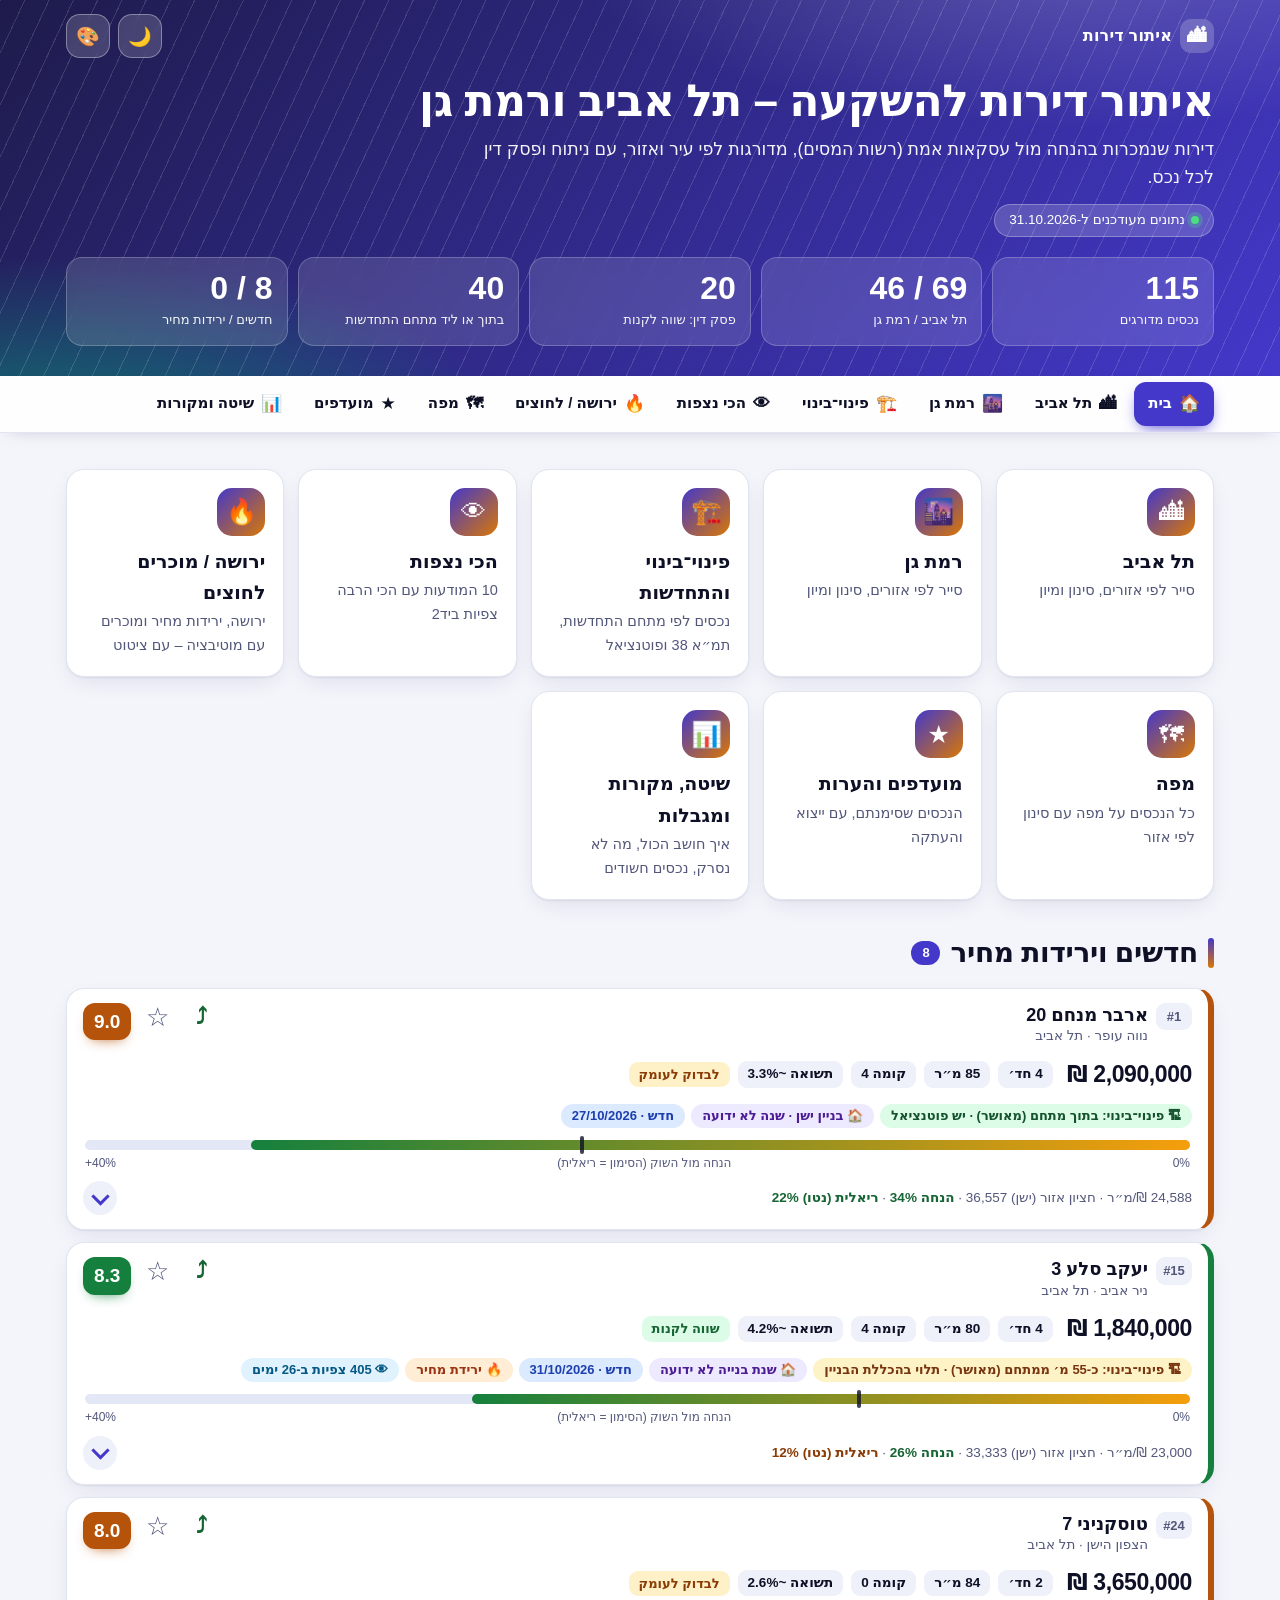
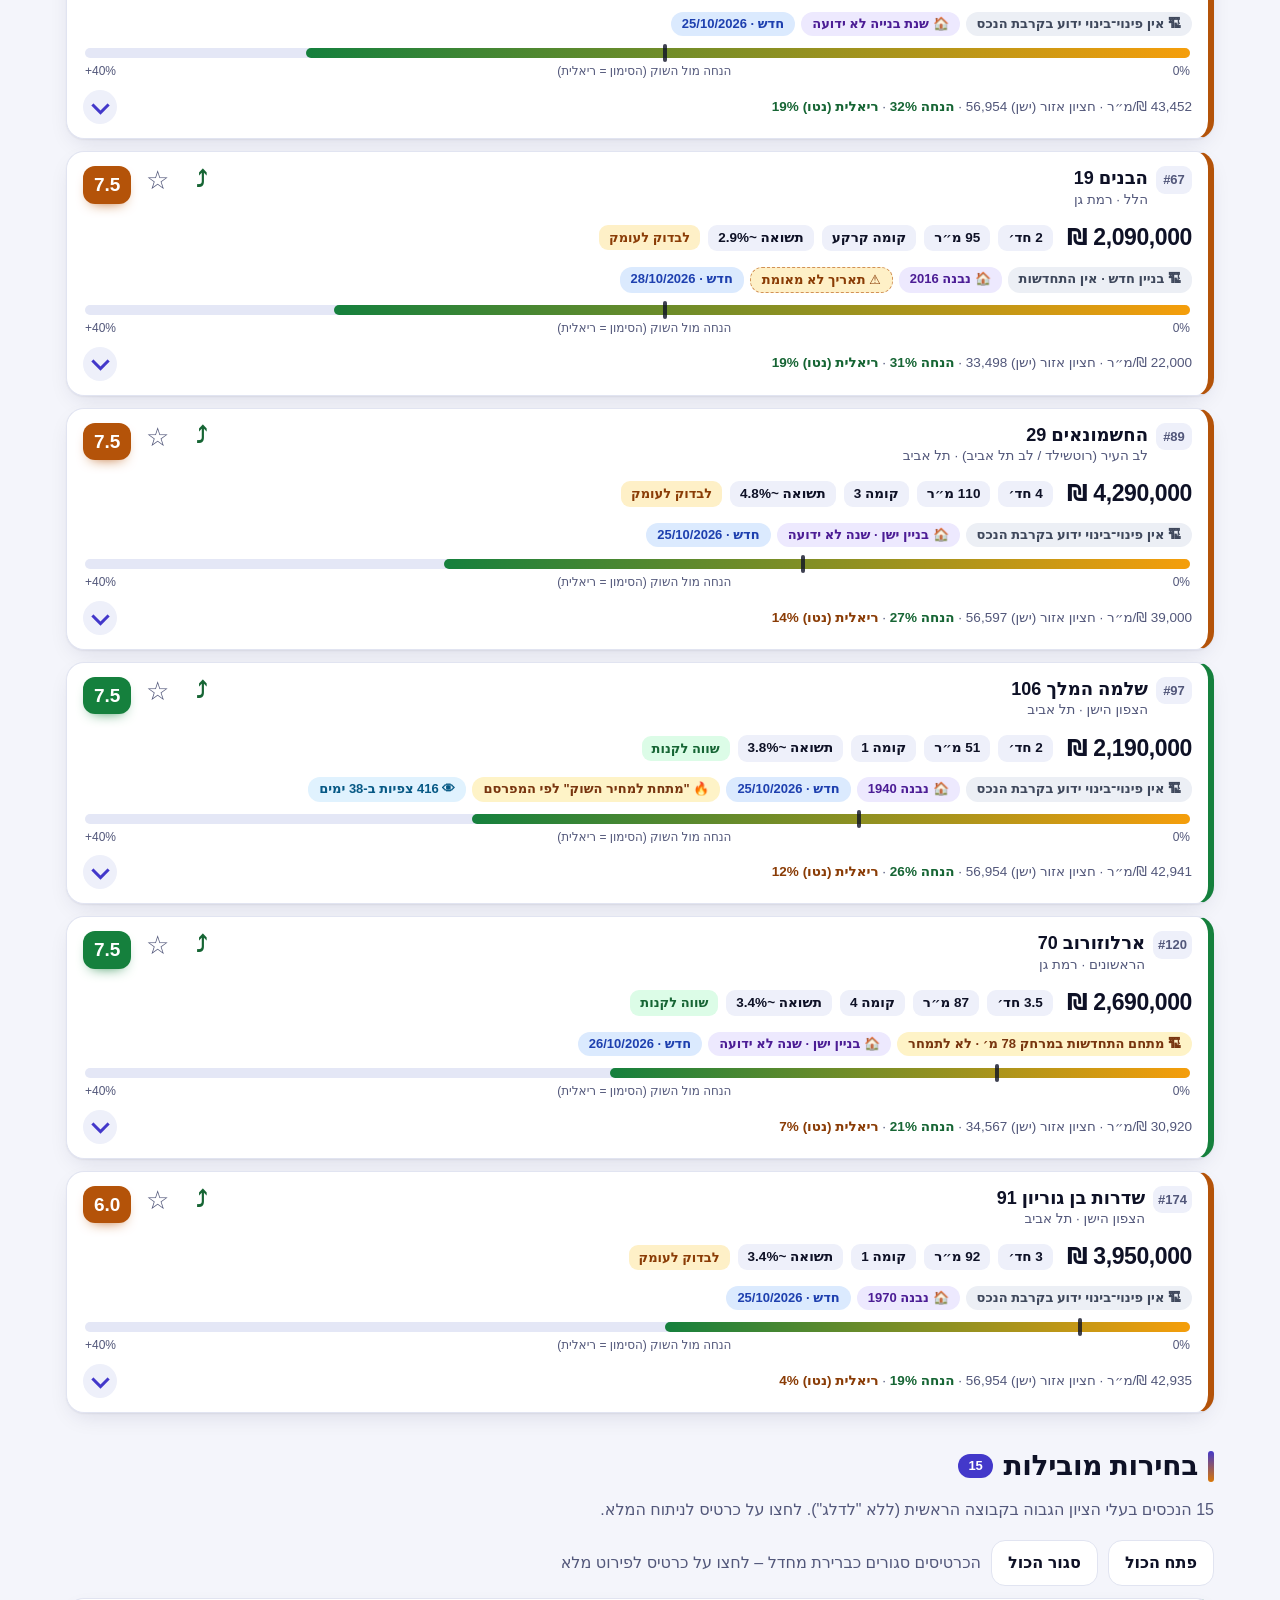
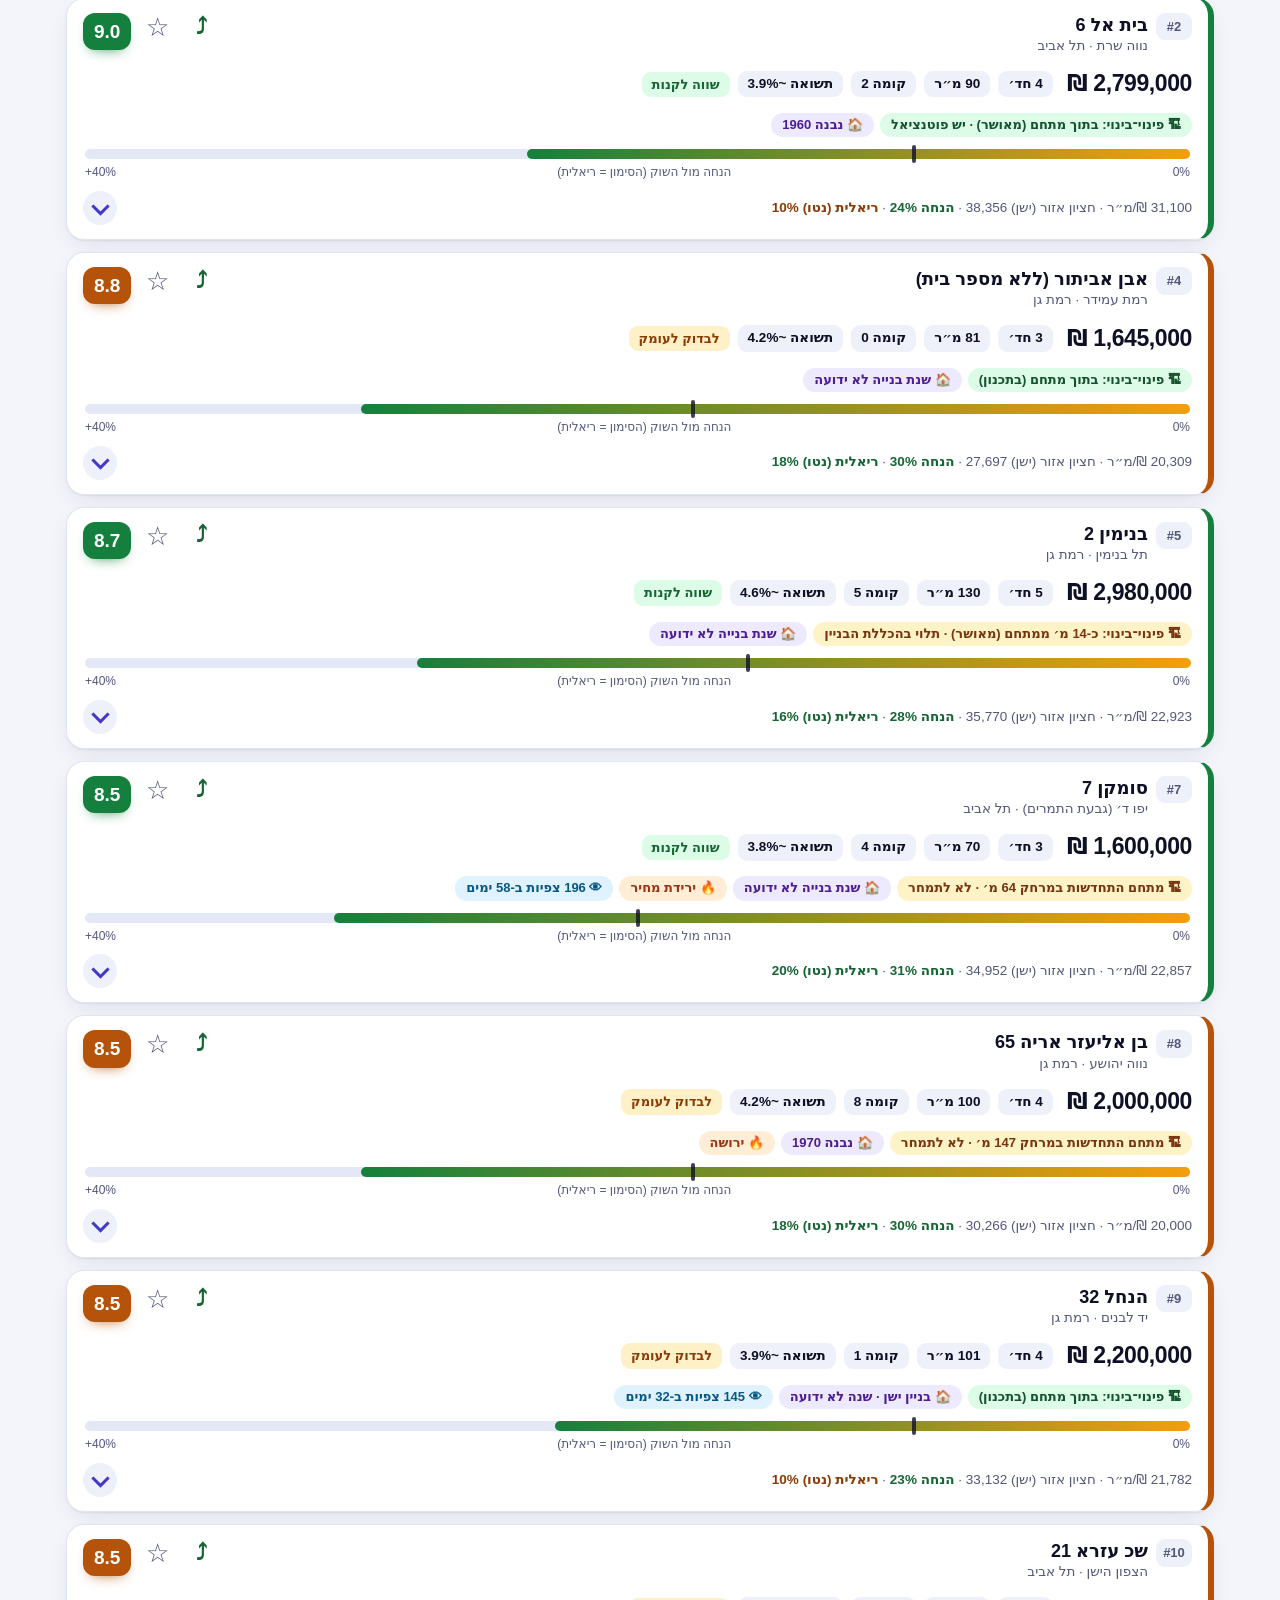
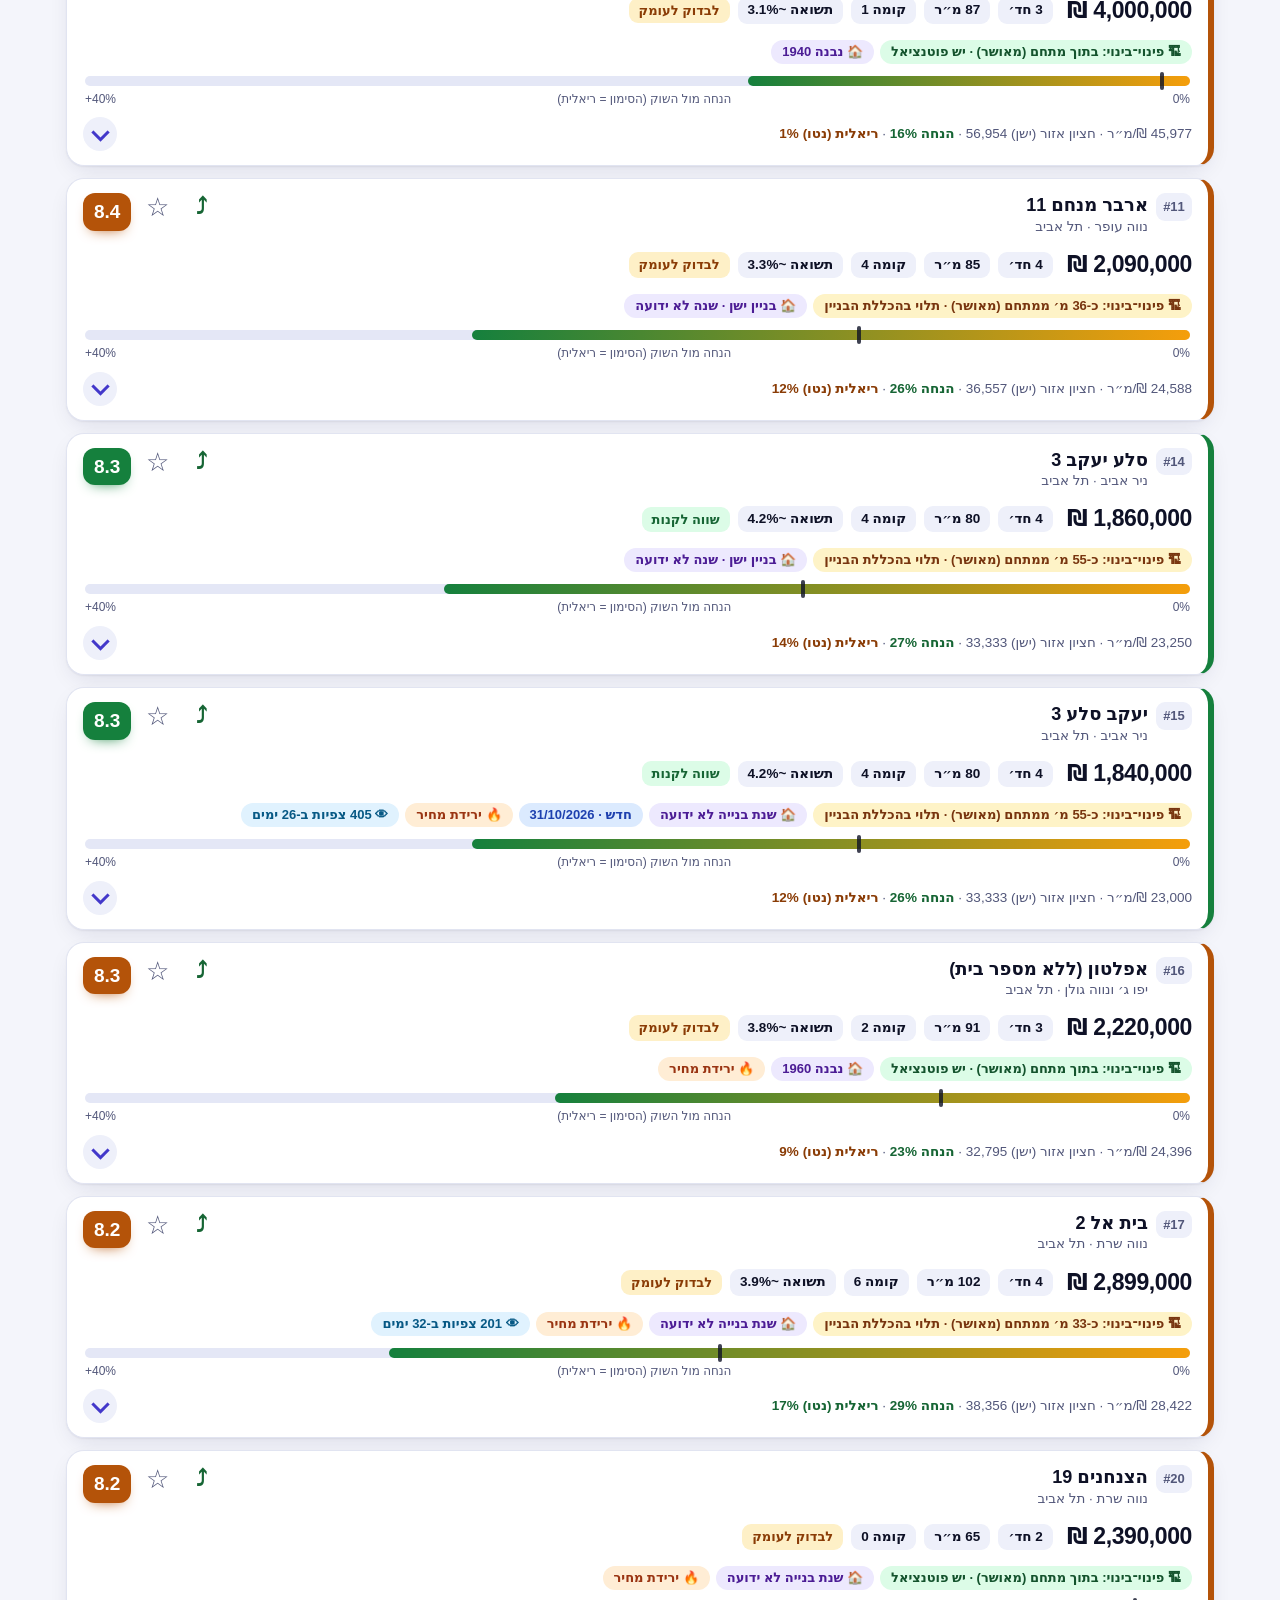
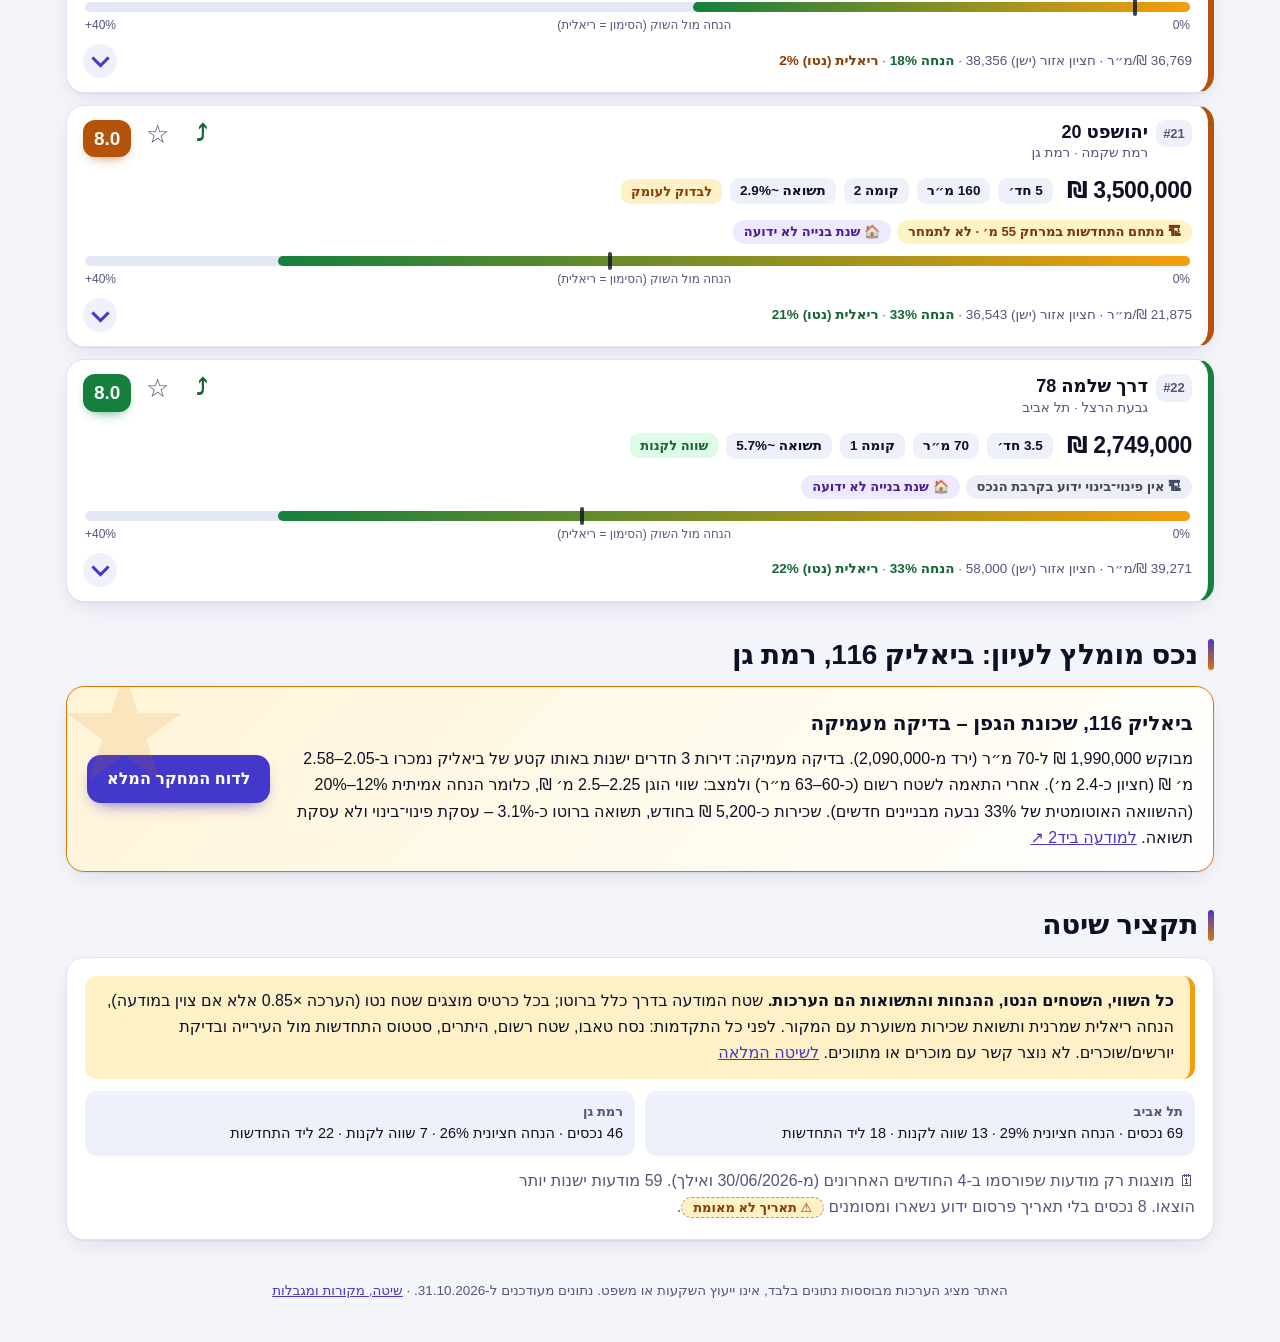
==== commit 6b6c9b5c: "v5: הכי נצפות + מוכרים לחוצים, תיקון ירידות מחיר שגויות" ====
--- a/index.html
+++ b/index.html
@@ -18,12 +18,14 @@
  <span class="badge-date">נתונים מעודכנים ל-31.10.2026</span>
  <div class="metrics" id="metrics"></div>
 </div></header>
-<nav class="toc" aria-label="ניווט ראשי"><div class="wrap"><a href="index.html" class="cur" aria-current="page"><span class="ic" aria-hidden="true">🏠</span><span class="l">בית</span><span class="s" aria-hidden="true">בית</span></a><a href="tel-aviv.html"><span class="ic" aria-hidden="true">🏙</span><span class="l">תל אביב</span><span class="s" aria-hidden="true">ת״א</span></a><a href="ramat-gan.html"><span class="ic" aria-hidden="true">🌆</span><span class="l">רמת גן</span><span class="s" aria-hidden="true">ר״ג</span></a><a href="pinui-binui.html"><span class="ic" aria-hidden="true">🏗️</span><span class="l">פינוי־בינוי</span><span class="s" aria-hidden="true">פינוי־בינוי</span></a><a href="map.html"><span class="ic" aria-hidden="true">🗺</span><span class="l">מפה</span><span class="s" aria-hidden="true">מפה</span></a><a href="favorites.html"><span class="ic" aria-hidden="true">★</span><span class="l">מועדפים <span class="n" id="favN"></span></span><span class="s" aria-hidden="true">מועדפים</span></a><a href="methodology.html"><span class="ic" aria-hidden="true">📊</span><span class="l">שיטה ומקורות</span><span class="s" aria-hidden="true">שיטה</span></a></div></nav>
+<nav class="toc" aria-label="ניווט ראשי"><div class="wrap"><a href="index.html" class="cur" aria-current="page"><span class="ic" aria-hidden="true">🏠</span><span class="l">בית</span><span class="s" aria-hidden="true">בית</span></a><a href="tel-aviv.html"><span class="ic" aria-hidden="true">🏙</span><span class="l">תל אביב</span><span class="s" aria-hidden="true">ת״א</span></a><a href="ramat-gan.html"><span class="ic" aria-hidden="true">🌆</span><span class="l">רמת גן</span><span class="s" aria-hidden="true">ר״ג</span></a><a href="pinui-binui.html"><span class="ic" aria-hidden="true">🏗️</span><span class="l">פינוי־בינוי</span><span class="s" aria-hidden="true">פינוי־בינוי</span></a><a href="most-viewed.html"><span class="ic" aria-hidden="true">👁</span><span class="l">הכי נצפות</span><span class="s" aria-hidden="true">נצפות</span></a><a href="motivated.html"><span class="ic" aria-hidden="true">🔥</span><span class="l">ירושה / לחוצים</span><span class="s" aria-hidden="true">לחוצים</span></a><a href="map.html"><span class="ic" aria-hidden="true">🗺</span><span class="l">מפה</span><span class="s" aria-hidden="true">מפה</span></a><a href="favorites.html"><span class="ic" aria-hidden="true">★</span><span class="l">מועדפים <span class="n" id="favN"></span></span><span class="s" aria-hidden="true">מועדפים</span></a><a href="methodology.html"><span class="ic" aria-hidden="true">📊</span><span class="l">שיטה ומקורות</span><span class="s" aria-hidden="true">שיטה</span></a></div></nav>
 <main class="wrap" id="main">
 <section class="blk"><div class="home-grid">
  <a class="tile" href="tel-aviv.html"><span class="ti" aria-hidden="true">🏙</span><b>תל אביב</b><span class="d">סייר לפי אזורים, סינון ומיון</span></a>
  <a class="tile" href="ramat-gan.html"><span class="ti" aria-hidden="true">🌆</span><b>רמת גן</b><span class="d">סייר לפי אזורים, סינון ומיון</span></a>
  <a class="tile" href="pinui-binui.html"><span class="ti" aria-hidden="true">🏗️</span><b>פינוי־בינוי והתחדשות</b><span class="d">נכסים לפי מתחם התחדשות, תמ״א 38 ופוטנציאל</span></a>
+ <a class="tile" href="most-viewed.html"><span class="ti" aria-hidden="true">👁</span><b>הכי נצפות</b><span class="d">10 המודעות עם הכי הרבה צפיות ביד2</span></a>
+ <a class="tile" href="motivated.html"><span class="ti" aria-hidden="true">🔥</span><b>ירושה / מוכרים לחוצים</b><span class="d">ירושה, ירידות מחיר ומוכרים עם מוטיבציה – עם ציטוט</span></a>
  <a class="tile" href="map.html"><span class="ti" aria-hidden="true">🗺</span><b>מפה</b><span class="d">כל הנכסים על מפה עם סינון לפי אזור</span></a>
  <a class="tile" href="favorites.html"><span class="ti" aria-hidden="true">★</span><b>מועדפים והערות</b><span class="d">הנכסים שסימנתם, עם ייצוא והעתקה</span></a>
  <a class="tile" href="methodology.html"><span class="ti" aria-hidden="true">📊</span><b>שיטה, מקורות ומגבלות</b><span class="d">איך חושב הכול, מה לא נסרק, נכסים חשודים</span></a>
--- a/app.css
+++ b/app.css
@@ -422,3 +422,38 @@
 @media (max-width:760px){.kpis.k6{grid-template-columns:1fr 1fr}.kpis.k6 .kpi:first-child{grid-column:auto}.kpi b{font-size:20px}}
 @media (max-width:760px){.kpis.k6 .kpi b{font-size:clamp(17px,5.2vw,21px)}}
 @media (max-width:760px){.rngs{grid-template-columns:1fr 1fr;gap:10px}.rng .rr{gap:3px}.rng .rr input{padding:0 4px}.rng label{font-size:12.5px}}
+
+/* ==== v5: הכי נצפות, ירושה / מוכרים לחוצים, הוסרה מיד2 ==== */
+:root{--gone-bg:#f1f2f6;--gone-tx:#5b2130;--hot-bg:#ffedd5;--hot-tx:#9a3412;--hot2-bg:#fef3c7;--hot2-tx:#78350f;--vw-bg:#e0f2fe;--vw-tx:#075985}
+html[data-mode=dark]{--gone-bg:#2a1f2a;--gone-tx:#fecdd3;--hot-bg:#3b1d0a;--hot-tx:#fdba74;--hot2-bg:#3a2b08;--hot2-tx:#fde68a;--vw-bg:#0c2c44;--vw-tx:#bae6fd}
+.bdg.gone{background:var(--gone-bg);color:var(--gone-tx);border:1px solid color-mix(in srgb,var(--gone-tx) 35%,transparent);text-decoration:line-through;text-decoration-thickness:1px;text-decoration-color:color-mix(in srgb,var(--gone-tx) 40%,transparent)}
+.bdg.mot.l3{background:var(--hot-bg);color:var(--hot-tx)}.bdg.mot.l2{background:var(--hot2-bg);color:var(--hot2-tx)}
+.bdg.vw{background:var(--vw-bg);color:var(--vw-tx)}
+.fchip{display:inline-flex;align-items:center;gap:6px;min-height:44px;padding:0 14px;border-radius:12px;border:1.5px solid var(--line);background:var(--card);font-weight:800;font-size:14.5px;cursor:pointer;white-space:nowrap;user-select:none;flex:none}
+.fchip input{width:18px;height:18px;accent-color:var(--hot-tx);margin:0}
+.fchip.on{background:var(--hot-bg);color:var(--hot-tx);border-color:color-mix(in srgb,var(--hot-tx) 45%,transparent)}
+.vrow,.mrow{margin-bottom:14px}
+.vrow>details.card,.mrow>details.card{margin-top:0;border-top-left-radius:0;border-top-right-radius:0}
+.vhead,.mhead{display:flex;flex-wrap:wrap;align-items:center;gap:8px 12px;padding:10px 14px;border-radius:var(--r) var(--r) 0 0;background:var(--vw-bg);color:var(--vw-tx);border:1px solid var(--line);border-bottom:0}
+.vrank{display:inline-grid;place-items:center;min-width:34px;height:34px;border-radius:11px;background:var(--brand);color:var(--on-brand);font-weight:900;font-size:17px;font-variant-numeric:tabular-nums}
+.vbig{font-weight:900;font-size:clamp(16px,2.4vw,19px)}
+.vpd{font-weight:700;font-size:14px;background:var(--card);color:var(--ink);border-radius:99px;padding:2px 10px}
+.vlk{margin-inline-start:auto;font-weight:700;font-size:14px;color:inherit}
+.mhead.l3{background:var(--hot-bg);color:var(--hot-tx)}.mhead.l2{background:var(--hot2-bg);color:var(--hot2-tx)}.mhead.l1{background:var(--soft);color:var(--ink)}
+.mtags{display:flex;flex-wrap:wrap;gap:6px}.mtag{font-size:13px;font-weight:800;background:var(--card);color:var(--ink);border-radius:99px;padding:1px 10px}
+ul.mev{list-style:none;margin:0;padding:8px 14px 10px;background:var(--card);border:1px solid var(--line);border-top:0;border-bottom:0;display:grid;gap:6px;font-size:14.5px}
+ul.mev li{display:flex;flex-wrap:wrap;align-items:baseline;gap:4px 8px;min-width:0}
+ul.mev .mt{font-size:12.5px;font-weight:800;color:var(--mut);white-space:nowrap}
+ul.mev q{font-weight:700;quotes:"„" "“";overflow-wrap:anywhere}
+ul.mev a{font-size:13px;white-space:nowrap}
+.mrow>details.card,.vrow>details.card{border-radius:0 0 var(--r) var(--r)}
+ul.mnote{margin:6px 0 0;padding-inline-start:20px;color:var(--mut);font-size:14.5px}ul.mnote li{margin:4px 0}
+@media (max-width:760px){
+ nav.toc .wrap{overflow-x:auto;justify-content:flex-start;scroll-snap-type:x proximity;-webkit-mask-image:linear-gradient(to left,#000 88%,transparent);mask-image:linear-gradient(to left,#000 88%,transparent)}
+ nav.toc a{flex:0 0 auto;min-width:60px;padding:4px 6px;scroll-snap-align:start}
+ nav.toc a .s{max-width:none}
+ .fb-top .fchip{flex:1 1 130px;justify-content:center}
+ .vhead,.mhead{padding:9px 12px}.vbig{font-size:16px}
+}
+details.mmeth{margin-top:10px}
+details.mmeth>summary{cursor:pointer;font-weight:800;color:var(--lnk);min-height:40px;display:flex;align-items:center}
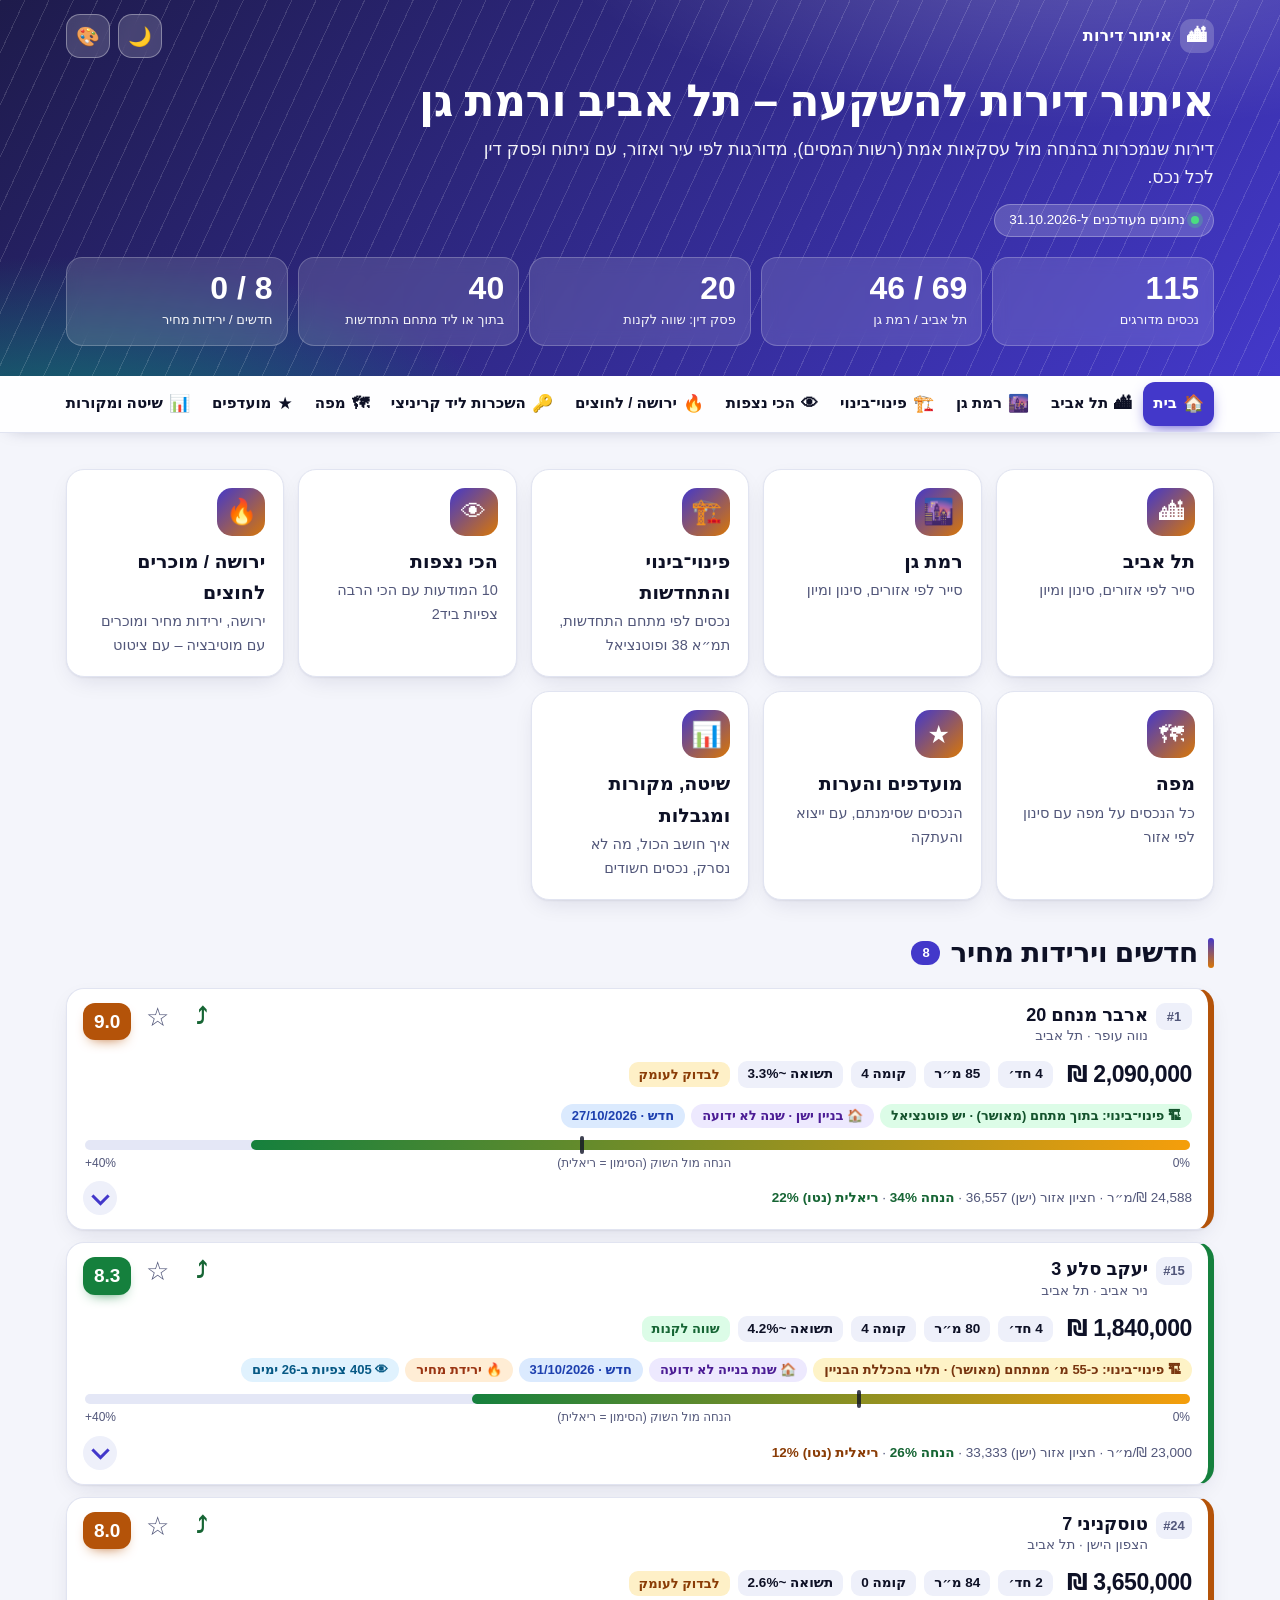
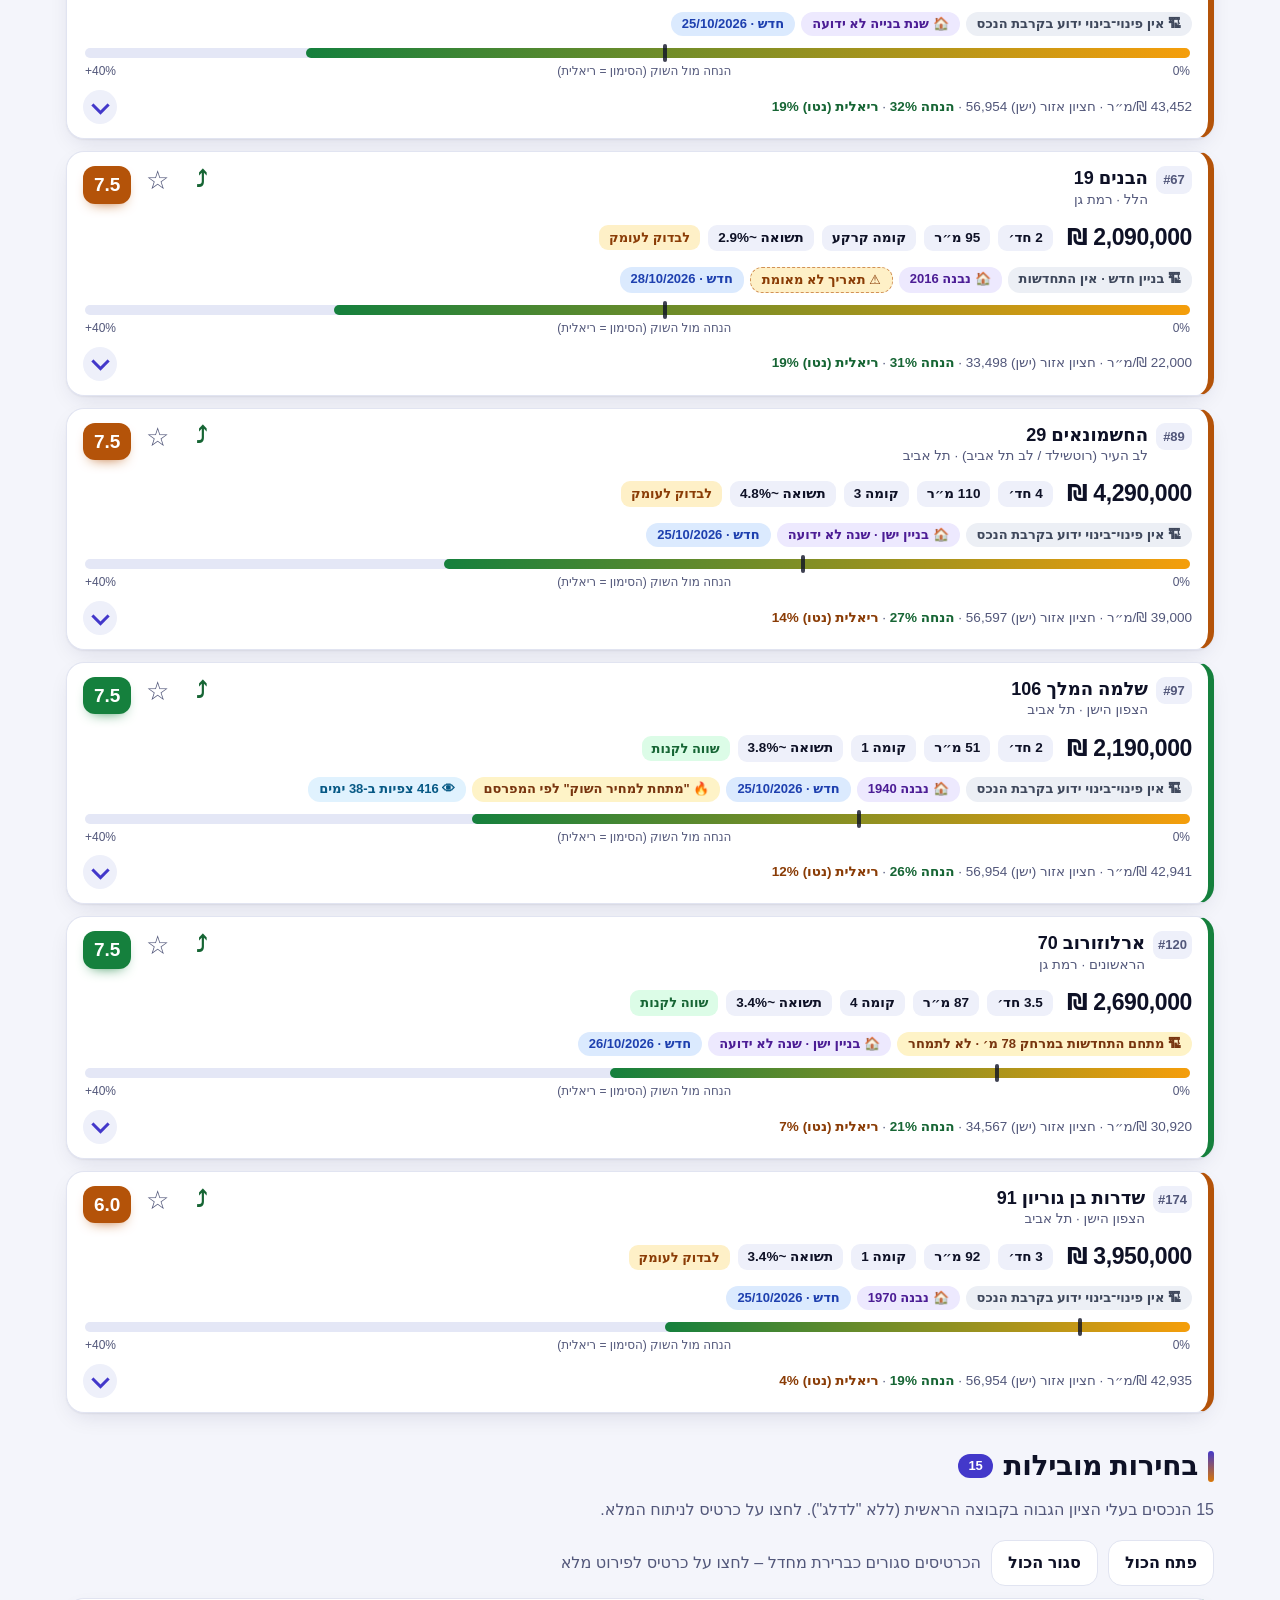
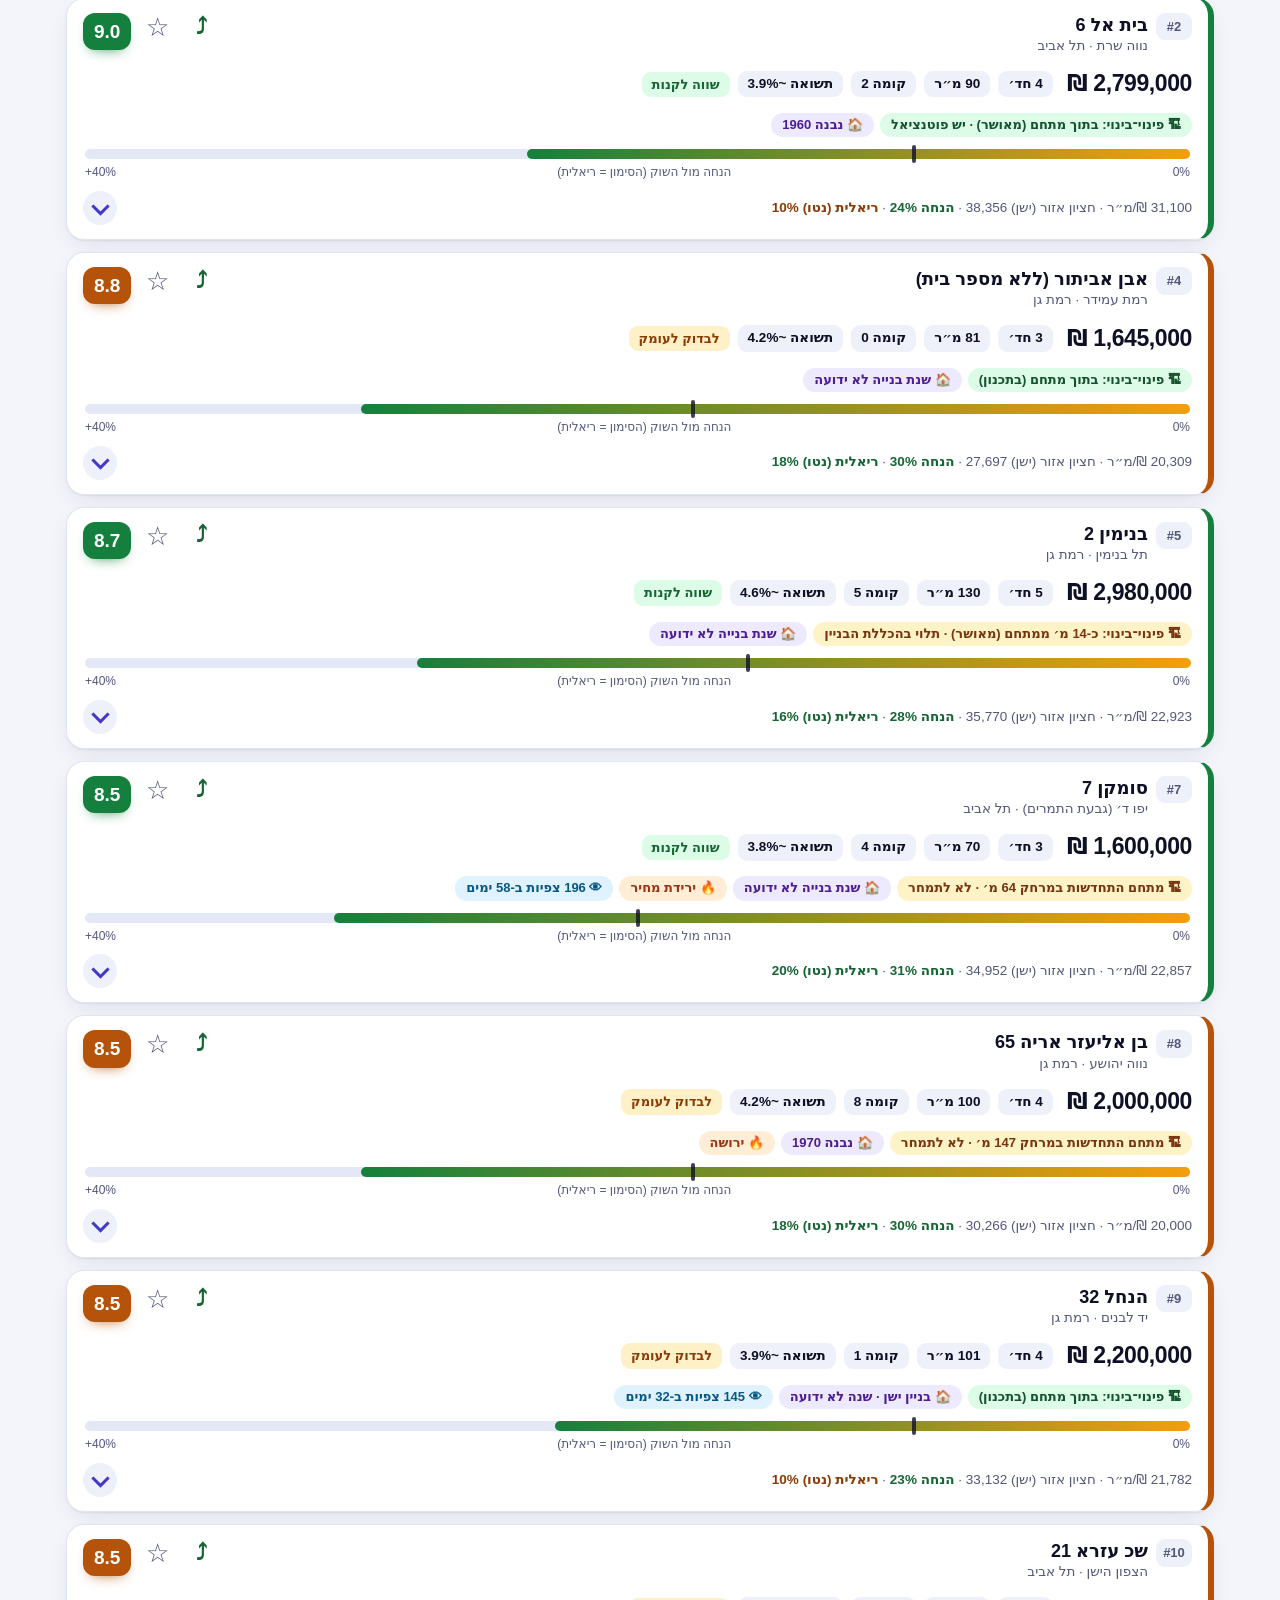
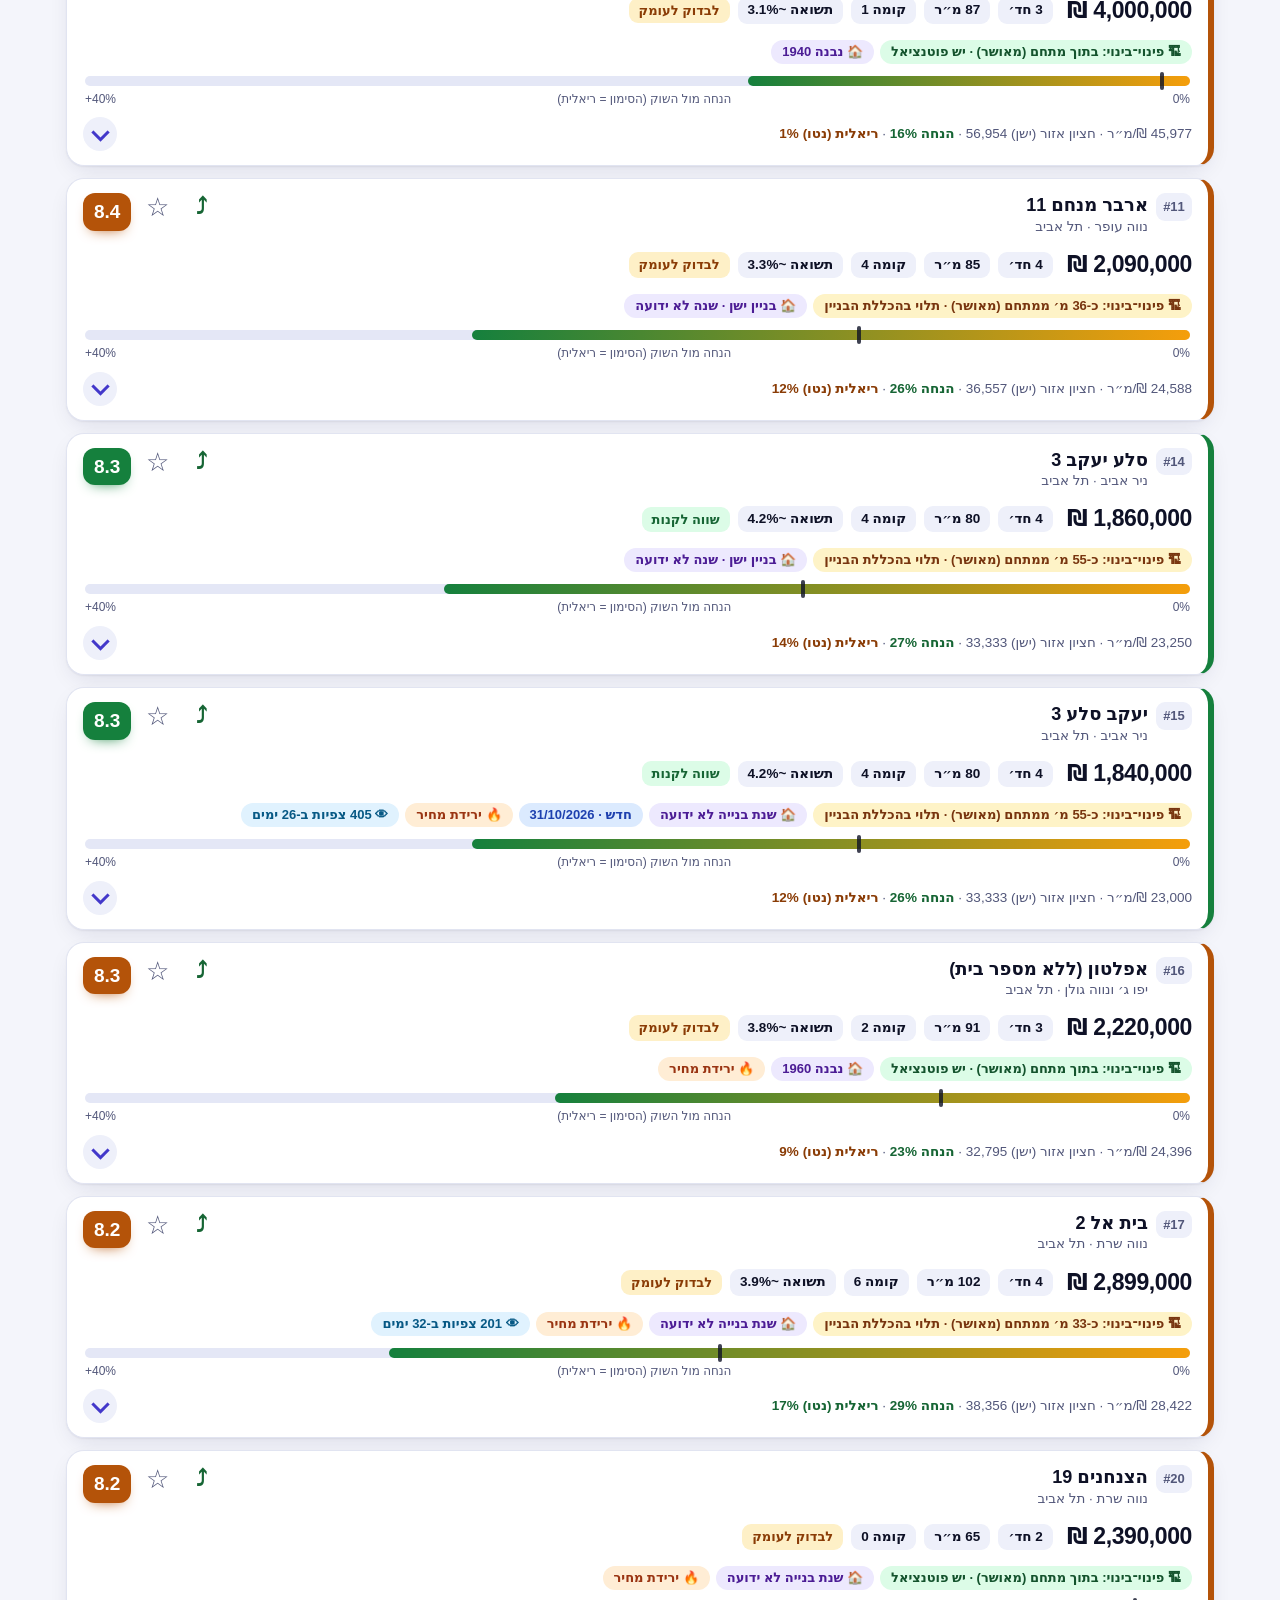
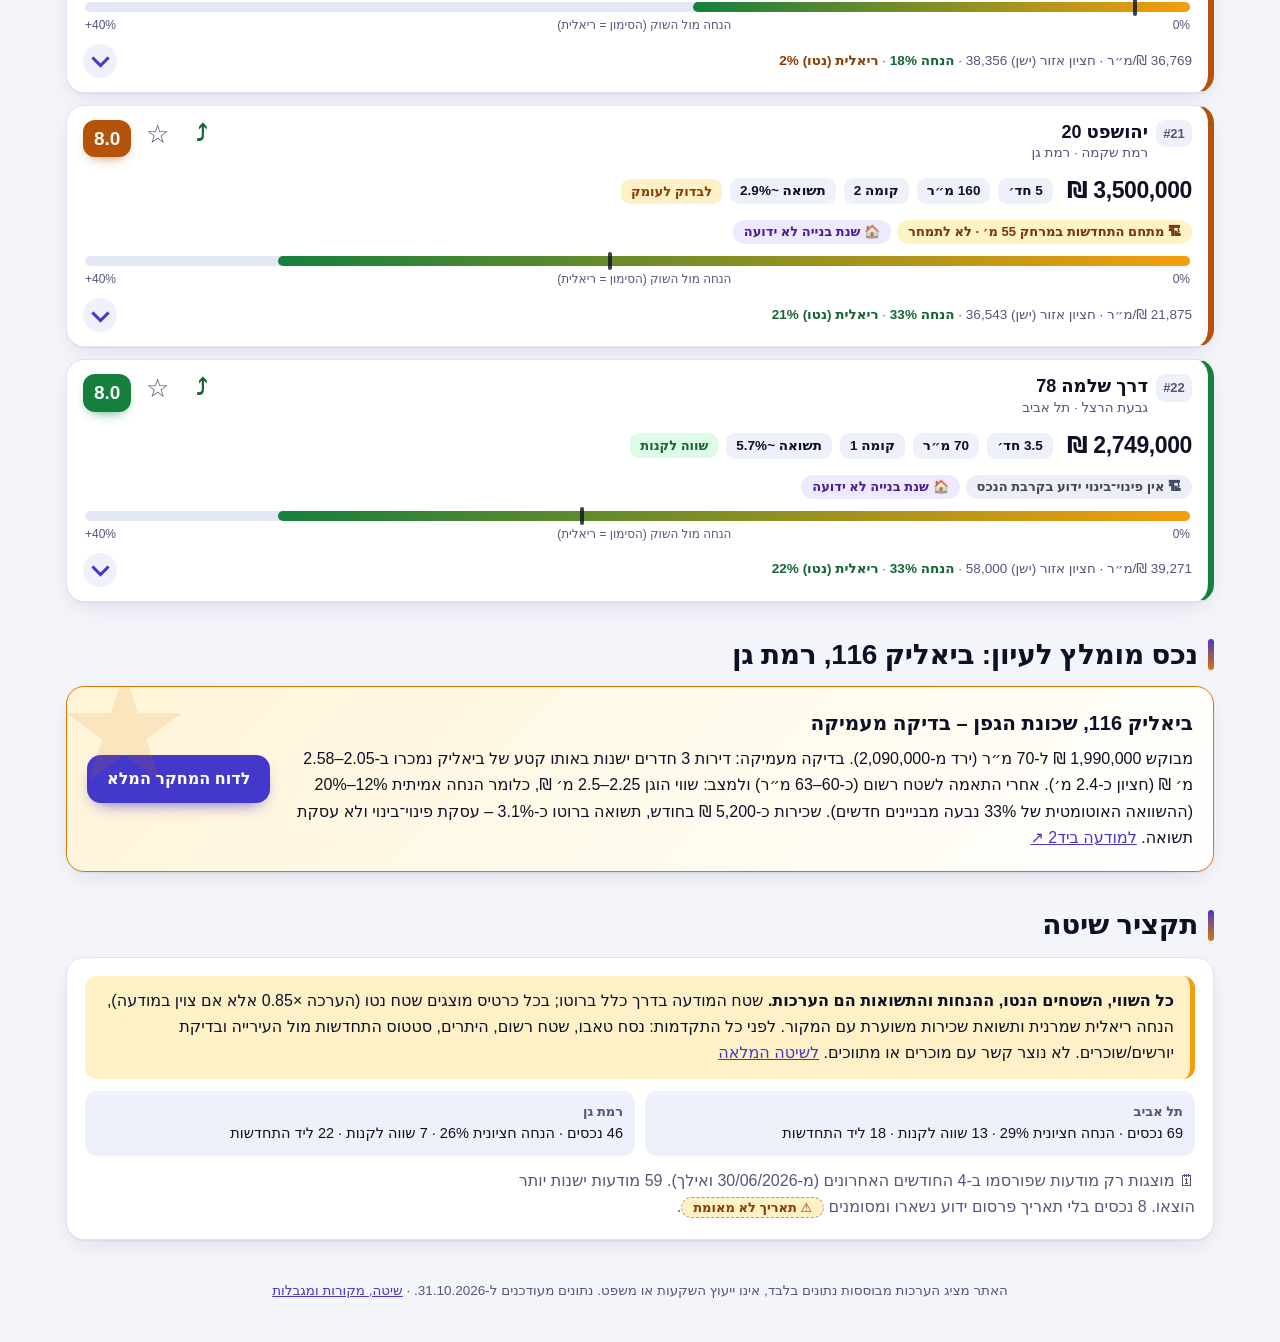
==== commit c55c5bd5: "v6: עמוד השכרות ליד קריניצי 57" ====
--- a/index.html
+++ b/index.html
@@ -18,7 +18,7 @@
  <span class="badge-date">נתונים מעודכנים ל-31.10.2026</span>
  <div class="metrics" id="metrics"></div>
 </div></header>
-<nav class="toc" aria-label="ניווט ראשי"><div class="wrap"><a href="index.html" class="cur" aria-current="page"><span class="ic" aria-hidden="true">🏠</span><span class="l">בית</span><span class="s" aria-hidden="true">בית</span></a><a href="tel-aviv.html"><span class="ic" aria-hidden="true">🏙</span><span class="l">תל אביב</span><span class="s" aria-hidden="true">ת״א</span></a><a href="ramat-gan.html"><span class="ic" aria-hidden="true">🌆</span><span class="l">רמת גן</span><span class="s" aria-hidden="true">ר״ג</span></a><a href="pinui-binui.html"><span class="ic" aria-hidden="true">🏗️</span><span class="l">פינוי־בינוי</span><span class="s" aria-hidden="true">פינוי־בינוי</span></a><a href="most-viewed.html"><span class="ic" aria-hidden="true">👁</span><span class="l">הכי נצפות</span><span class="s" aria-hidden="true">נצפות</span></a><a href="motivated.html"><span class="ic" aria-hidden="true">🔥</span><span class="l">ירושה / לחוצים</span><span class="s" aria-hidden="true">לחוצים</span></a><a href="map.html"><span class="ic" aria-hidden="true">🗺</span><span class="l">מפה</span><span class="s" aria-hidden="true">מפה</span></a><a href="favorites.html"><span class="ic" aria-hidden="true">★</span><span class="l">מועדפים <span class="n" id="favN"></span></span><span class="s" aria-hidden="true">מועדפים</span></a><a href="methodology.html"><span class="ic" aria-hidden="true">📊</span><span class="l">שיטה ומקורות</span><span class="s" aria-hidden="true">שיטה</span></a></div></nav>
+<nav class="toc" aria-label="ניווט ראשי"><div class="wrap"><a href="index.html" class="cur" aria-current="page"><span class="ic" aria-hidden="true">🏠</span><span class="l">בית</span><span class="s" aria-hidden="true">בית</span></a><a href="tel-aviv.html"><span class="ic" aria-hidden="true">🏙</span><span class="l">תל אביב</span><span class="s" aria-hidden="true">ת״א</span></a><a href="ramat-gan.html"><span class="ic" aria-hidden="true">🌆</span><span class="l">רמת גן</span><span class="s" aria-hidden="true">ר״ג</span></a><a href="pinui-binui.html"><span class="ic" aria-hidden="true">🏗️</span><span class="l">פינוי־בינוי</span><span class="s" aria-hidden="true">פינוי־בינוי</span></a><a href="most-viewed.html"><span class="ic" aria-hidden="true">👁</span><span class="l">הכי נצפות</span><span class="s" aria-hidden="true">נצפות</span></a><a href="motivated.html"><span class="ic" aria-hidden="true">🔥</span><span class="l">ירושה / לחוצים</span><span class="s" aria-hidden="true">לחוצים</span></a><a href="rentals.html"><span class="ic" aria-hidden="true">🔑</span><span class="l">השכרות ליד קריניצי</span><span class="s" aria-hidden="true">השכרות</span></a><a href="map.html"><span class="ic" aria-hidden="true">🗺</span><span class="l">מפה</span><span class="s" aria-hidden="true">מפה</span></a><a href="favorites.html"><span class="ic" aria-hidden="true">★</span><span class="l">מועדפים <span class="n" id="favN"></span></span><span class="s" aria-hidden="true">מועדפים</span></a><a href="methodology.html"><span class="ic" aria-hidden="true">📊</span><span class="l">שיטה ומקורות</span><span class="s" aria-hidden="true">שיטה</span></a></div></nav>
 <main class="wrap" id="main">
 <section class="blk"><div class="home-grid">
  <a class="tile" href="tel-aviv.html"><span class="ti" aria-hidden="true">🏙</span><b>תל אביב</b><span class="d">סייר לפי אזורים, סינון ומיון</span></a>
--- a/app.css
+++ b/app.css
@@ -457,3 +457,14 @@
 }
 details.mmeth{margin-top:10px}
 details.mmeth>summary{cursor:pointer;font-weight:800;color:var(--lnk);min-height:40px;display:flex;align-items:center}
+
+/* ==== v6: השכרות ליד קריניצי ==== */
+.rcard .rdist{min-width:auto;padding:3px 9px;font-size:13.5px;background:var(--vw-bg);color:var(--vw-tx);white-space:nowrap}
+.rcard .c2 .price{font-size:22px}
+.rren{display:flex;flex-wrap:wrap;gap:6px;margin:0 0 12px}
+.bdg.rt-cheap{background:var(--dropbg);color:var(--dropbx)}
+.rdesc{white-space:pre-line;font-weight:400}
+#rMap{height:min(60vh,420px);border-radius:var(--r2);margin-bottom:8px}
+details.rmap{margin:0 0 14px}
+#rExc td:last-child{display:none}#rExc th:last-child{display:none}
+@media (min-width:761px){nav.toc .wrap{gap:2px}nav.toc a{padding:0 10px;gap:6px}}
